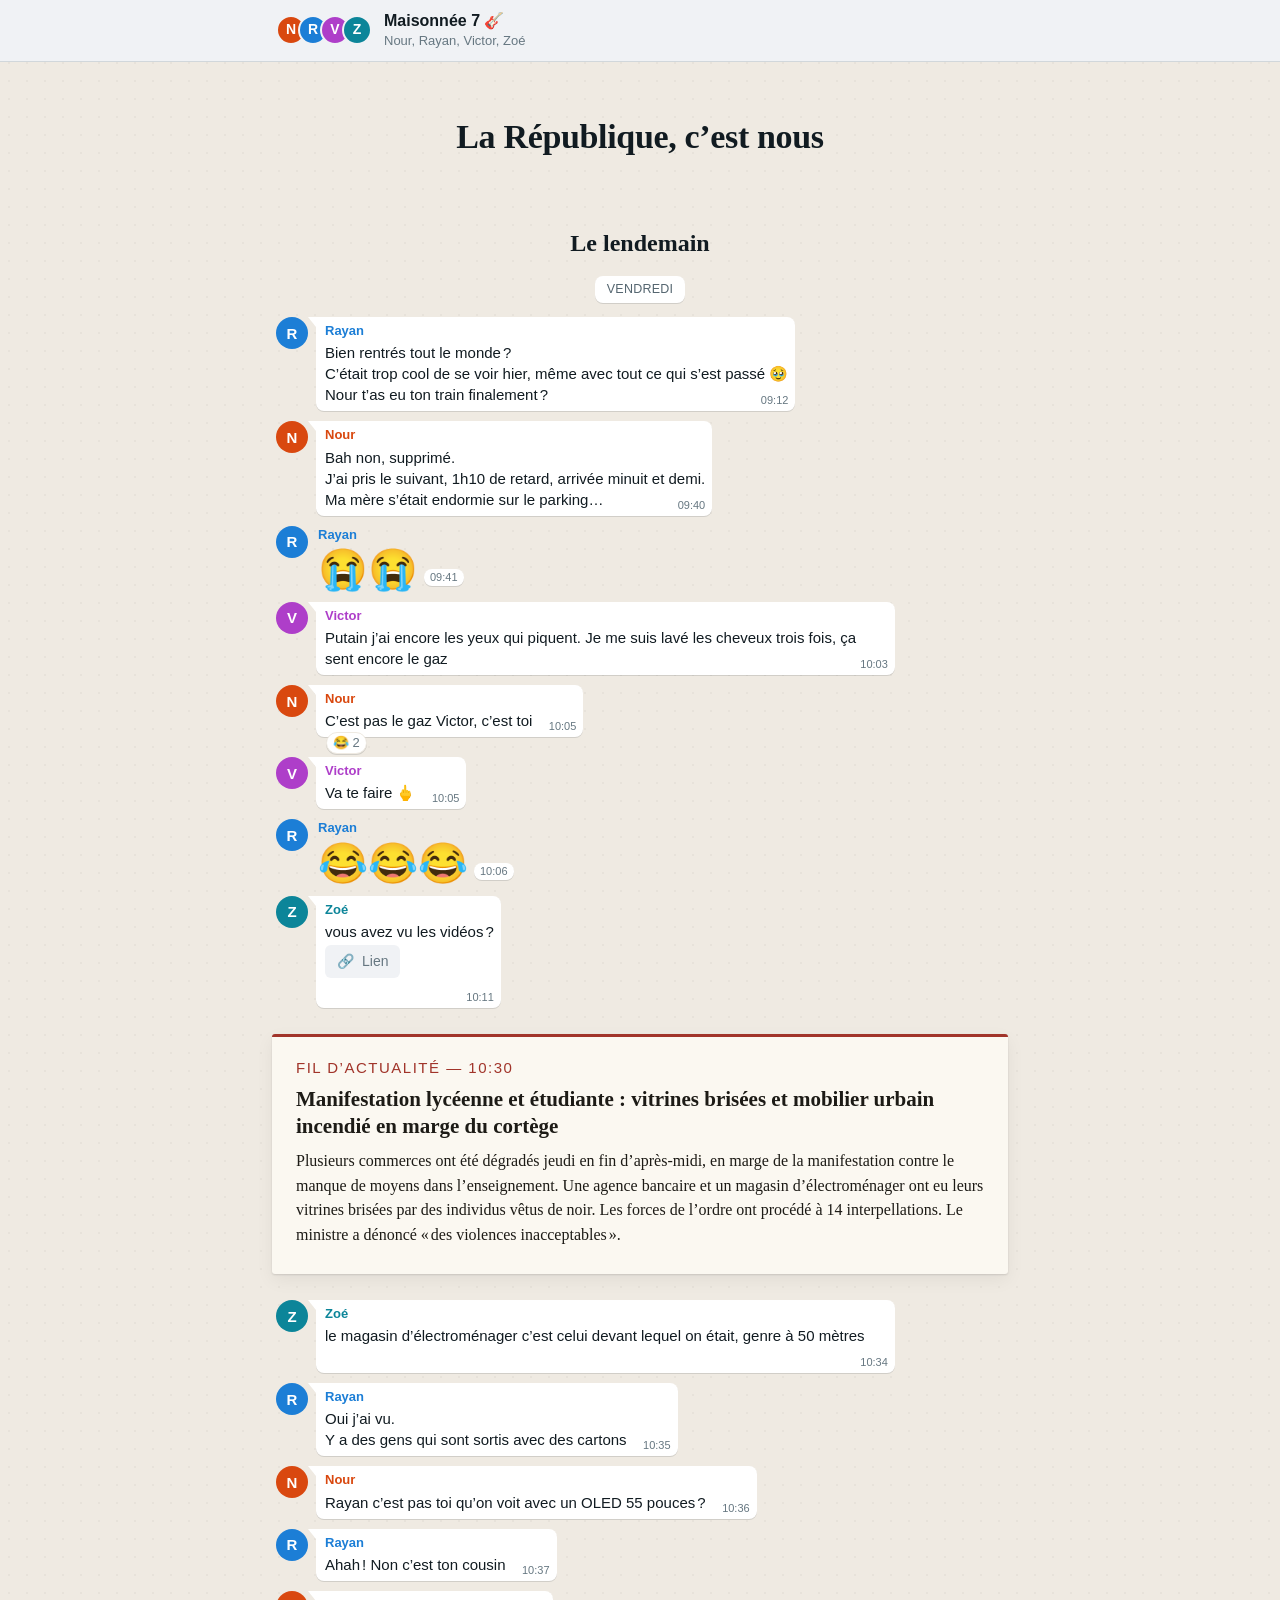
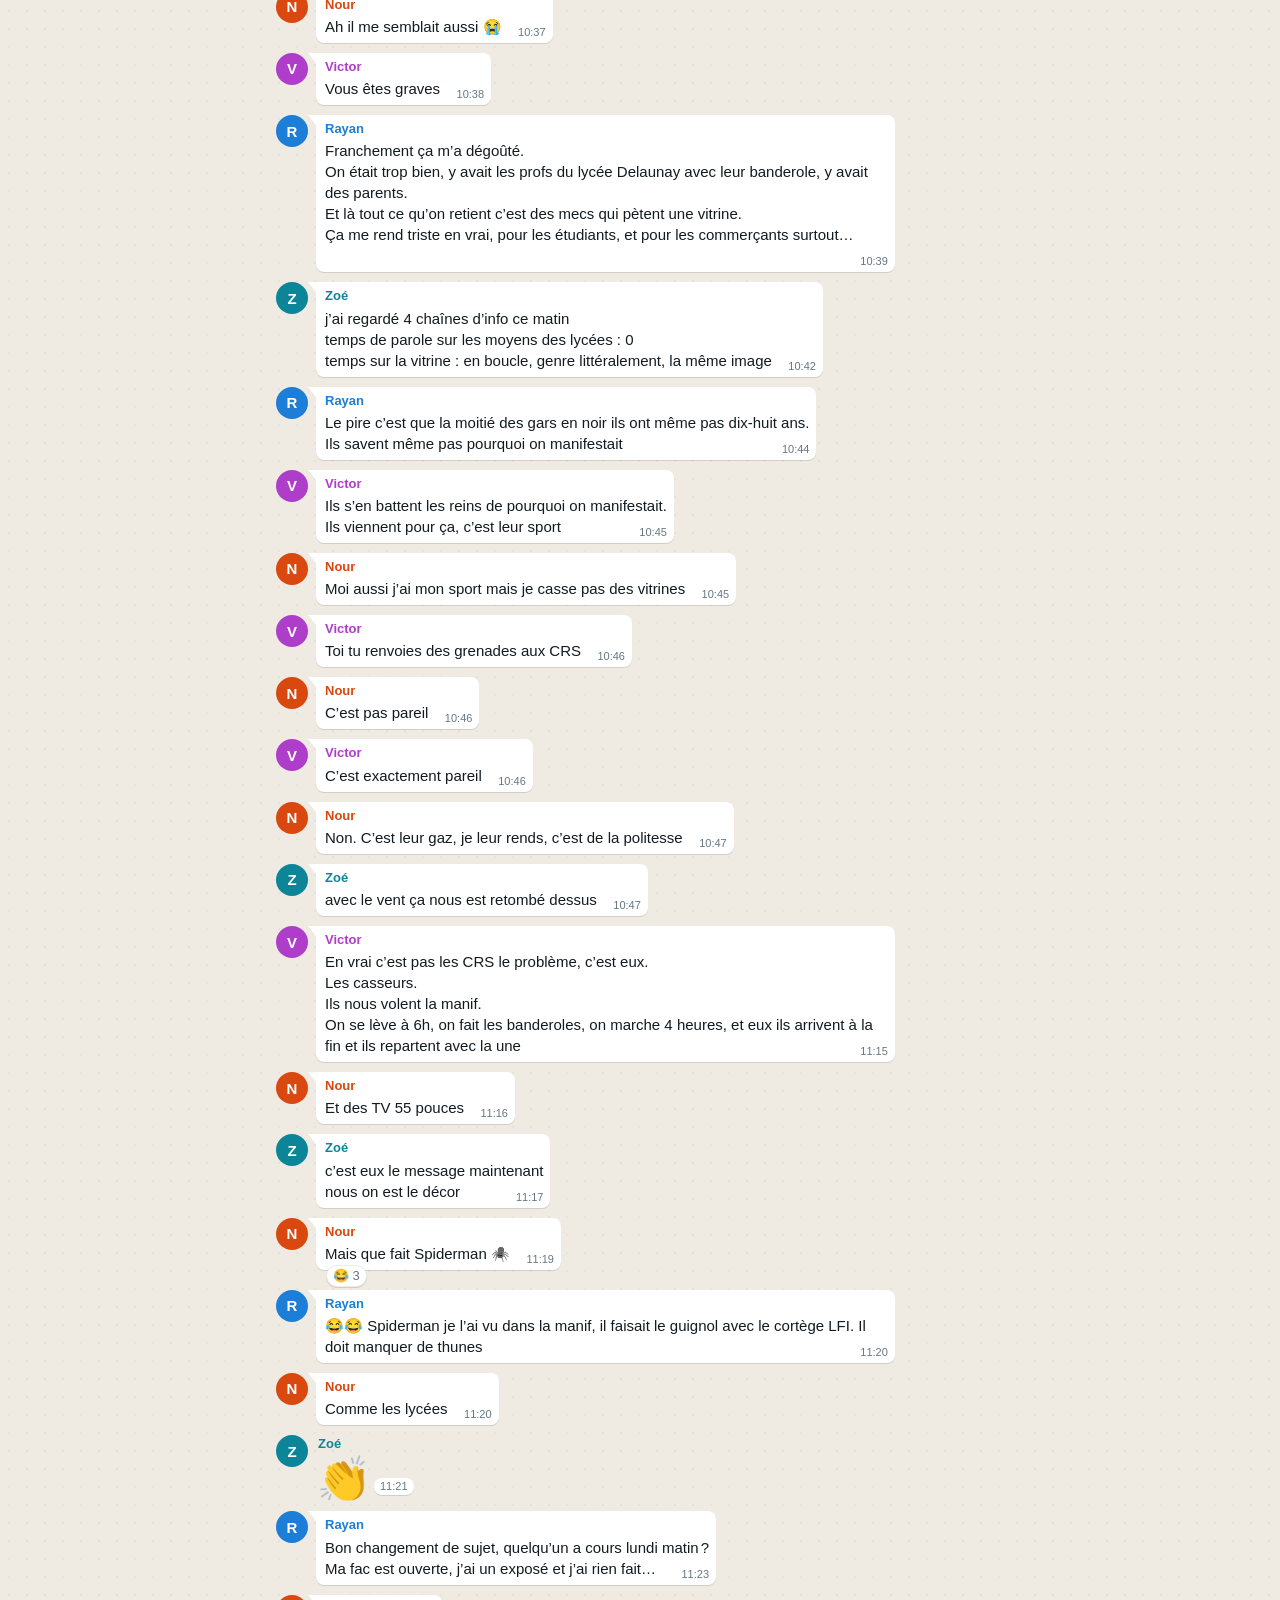
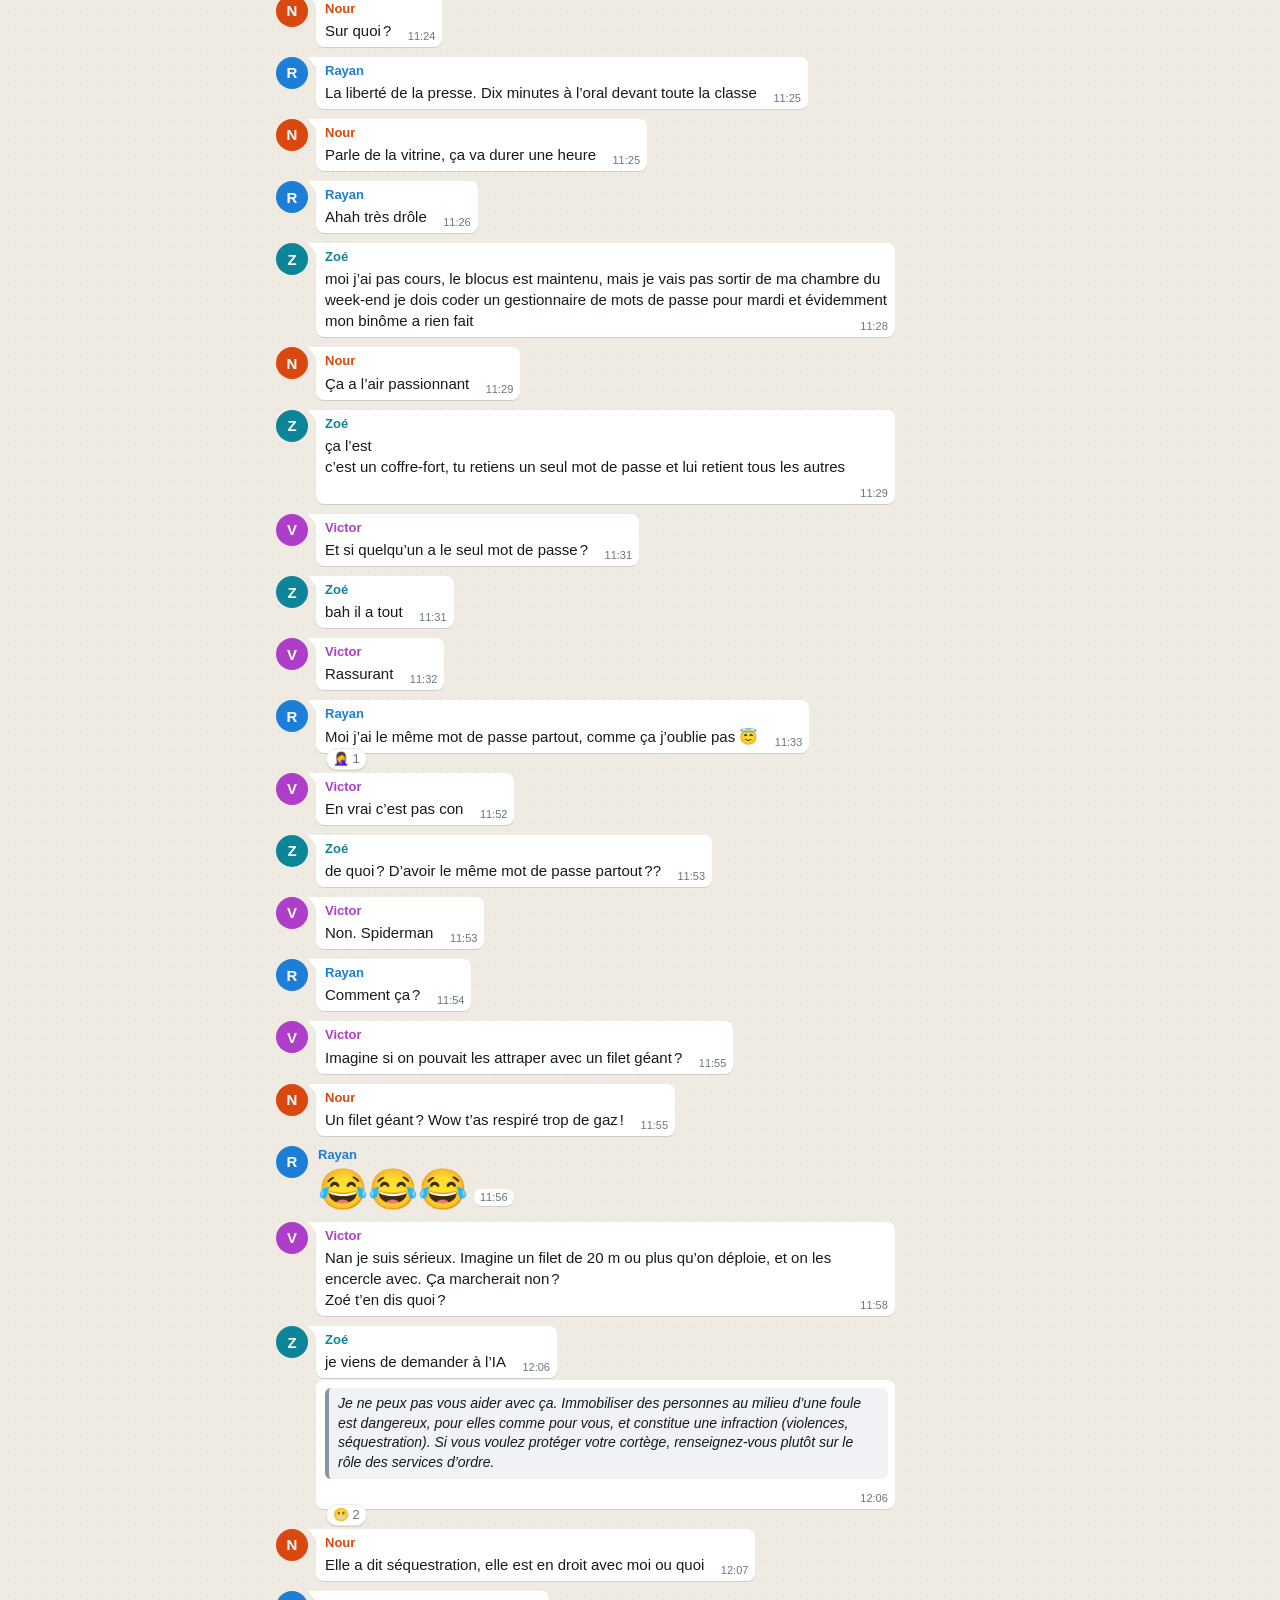
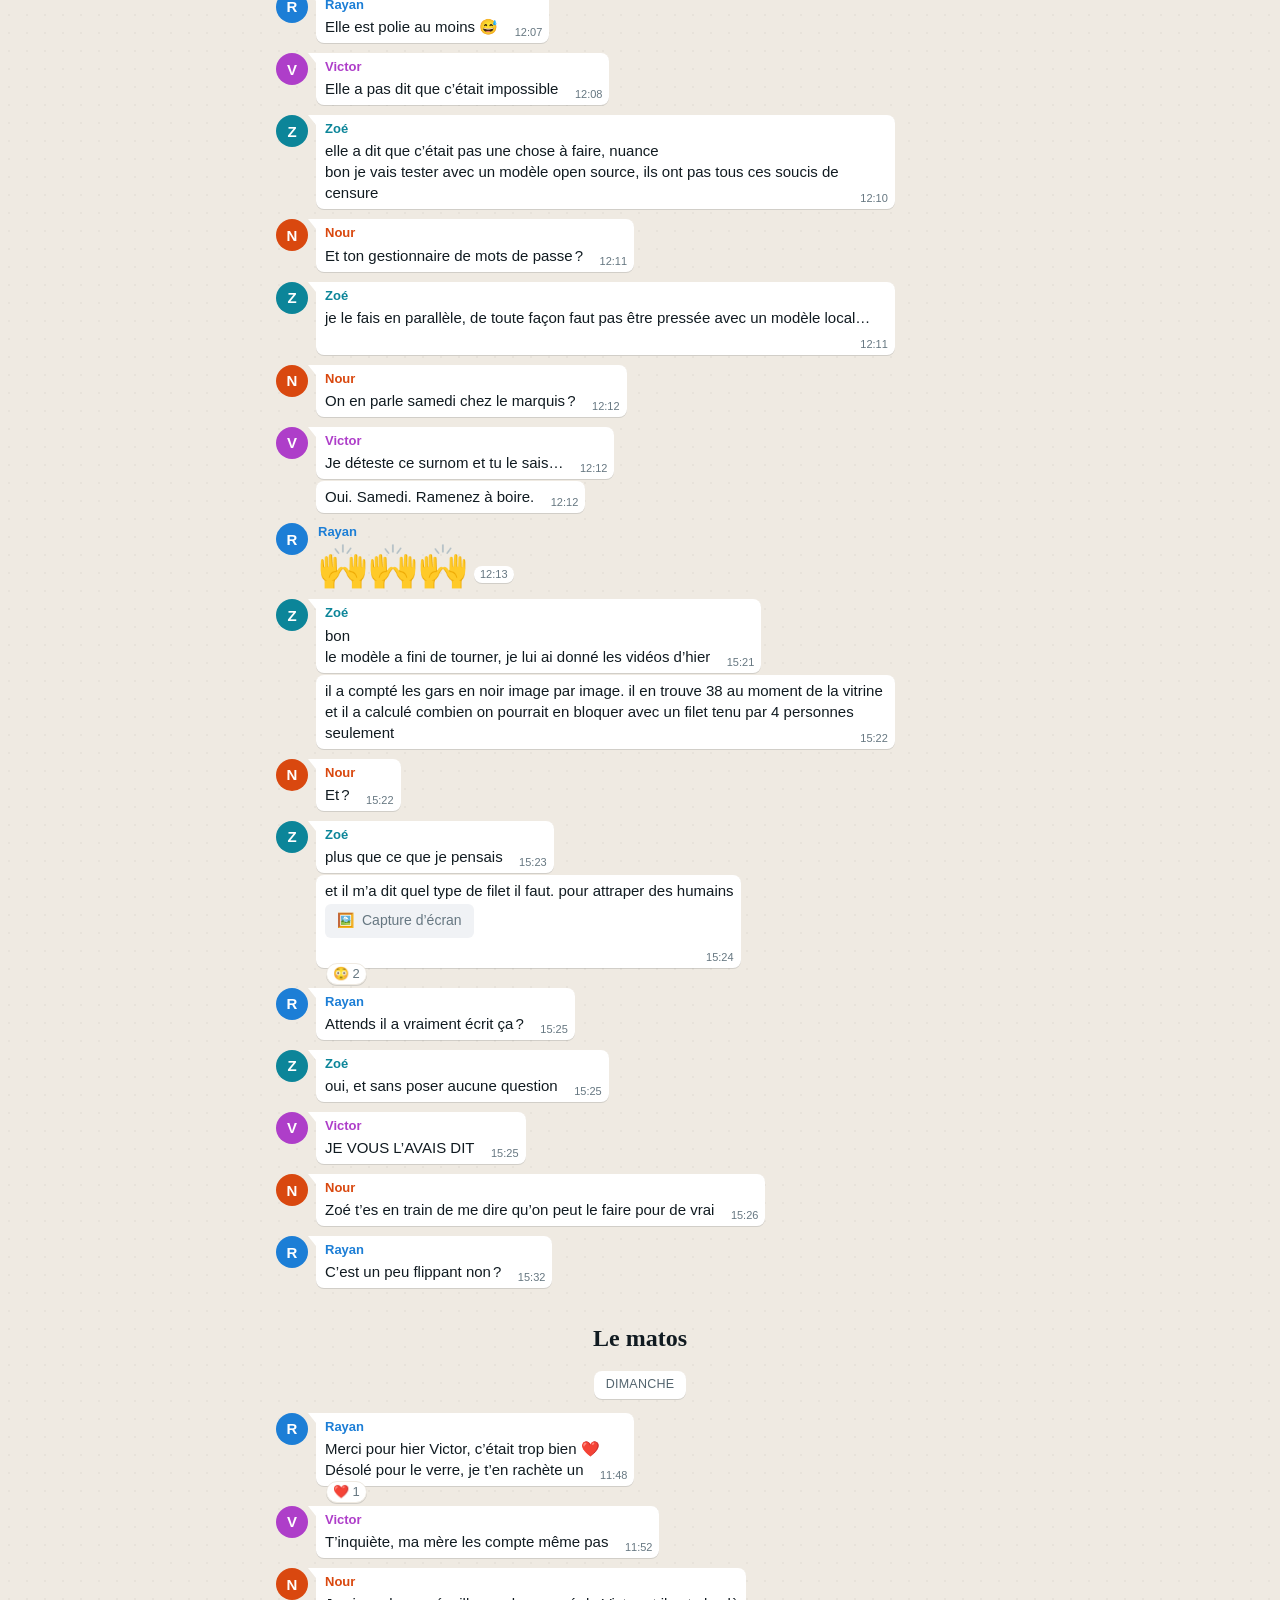
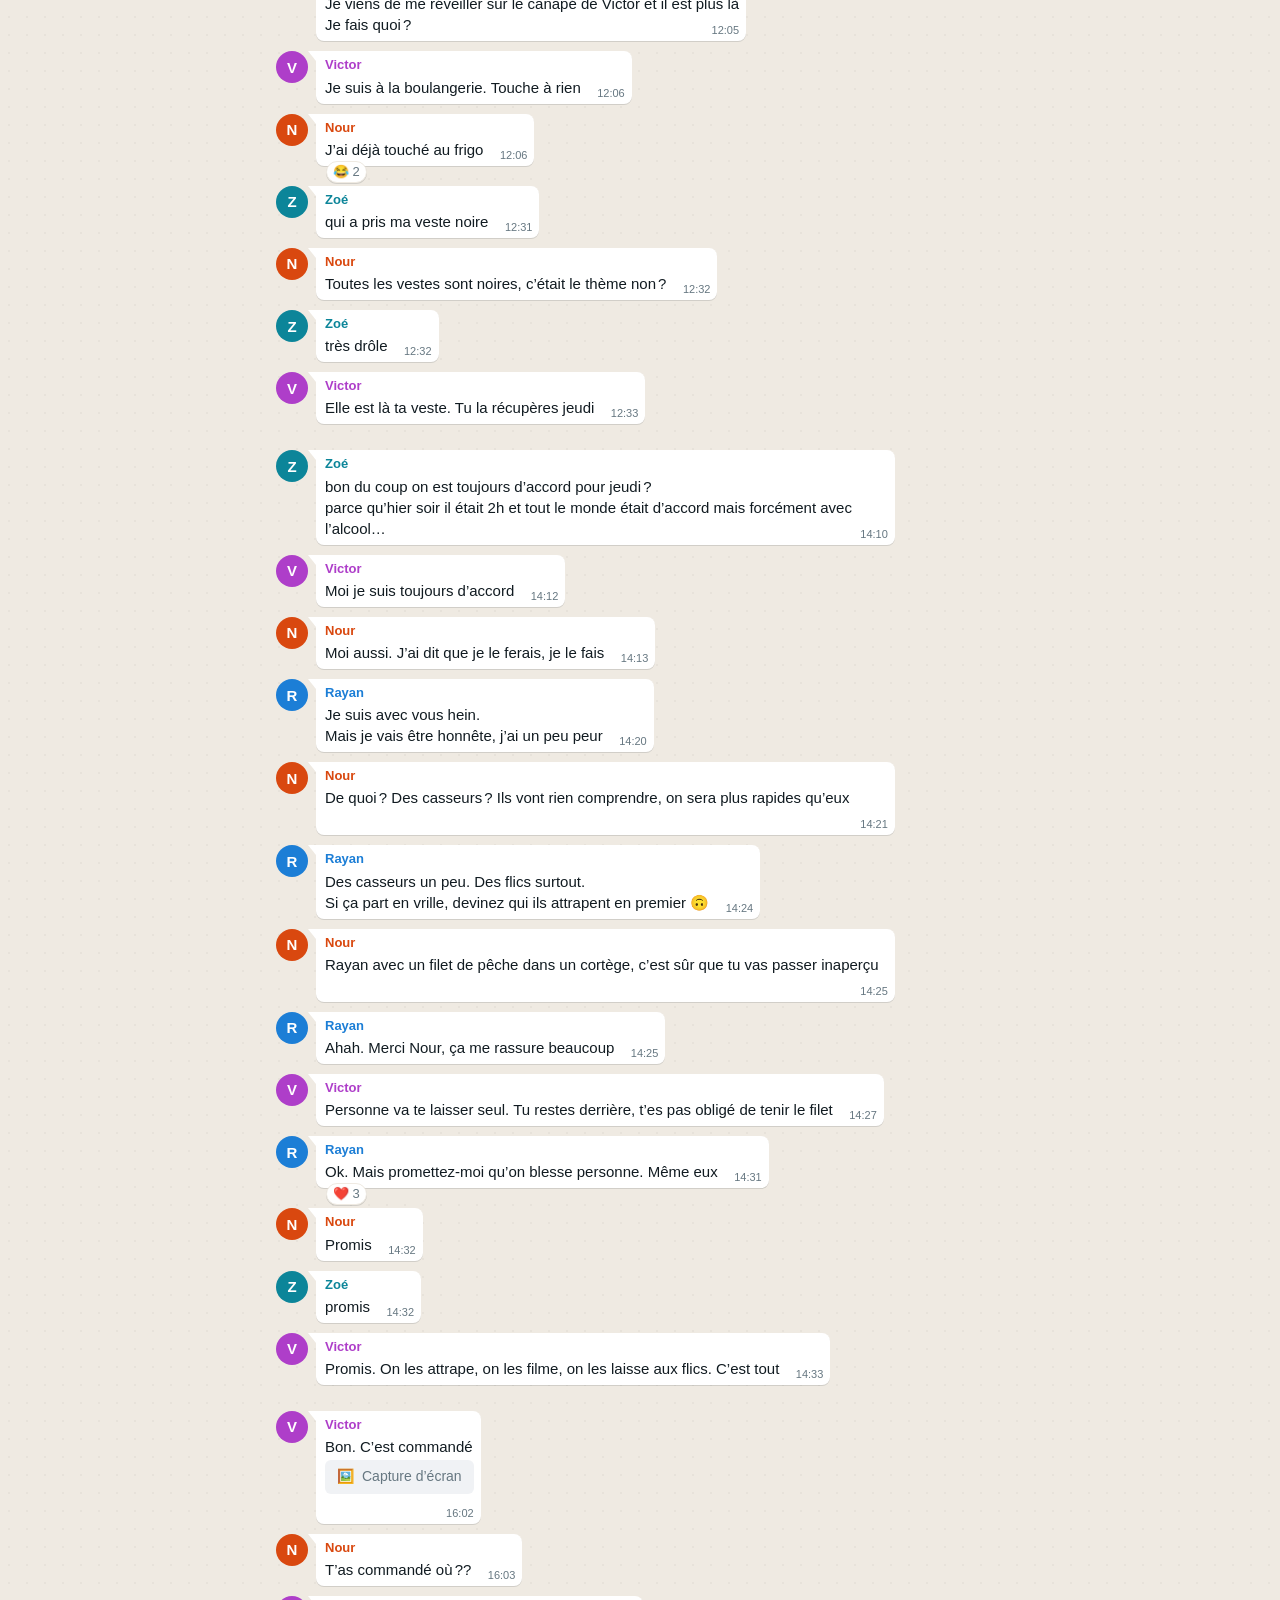
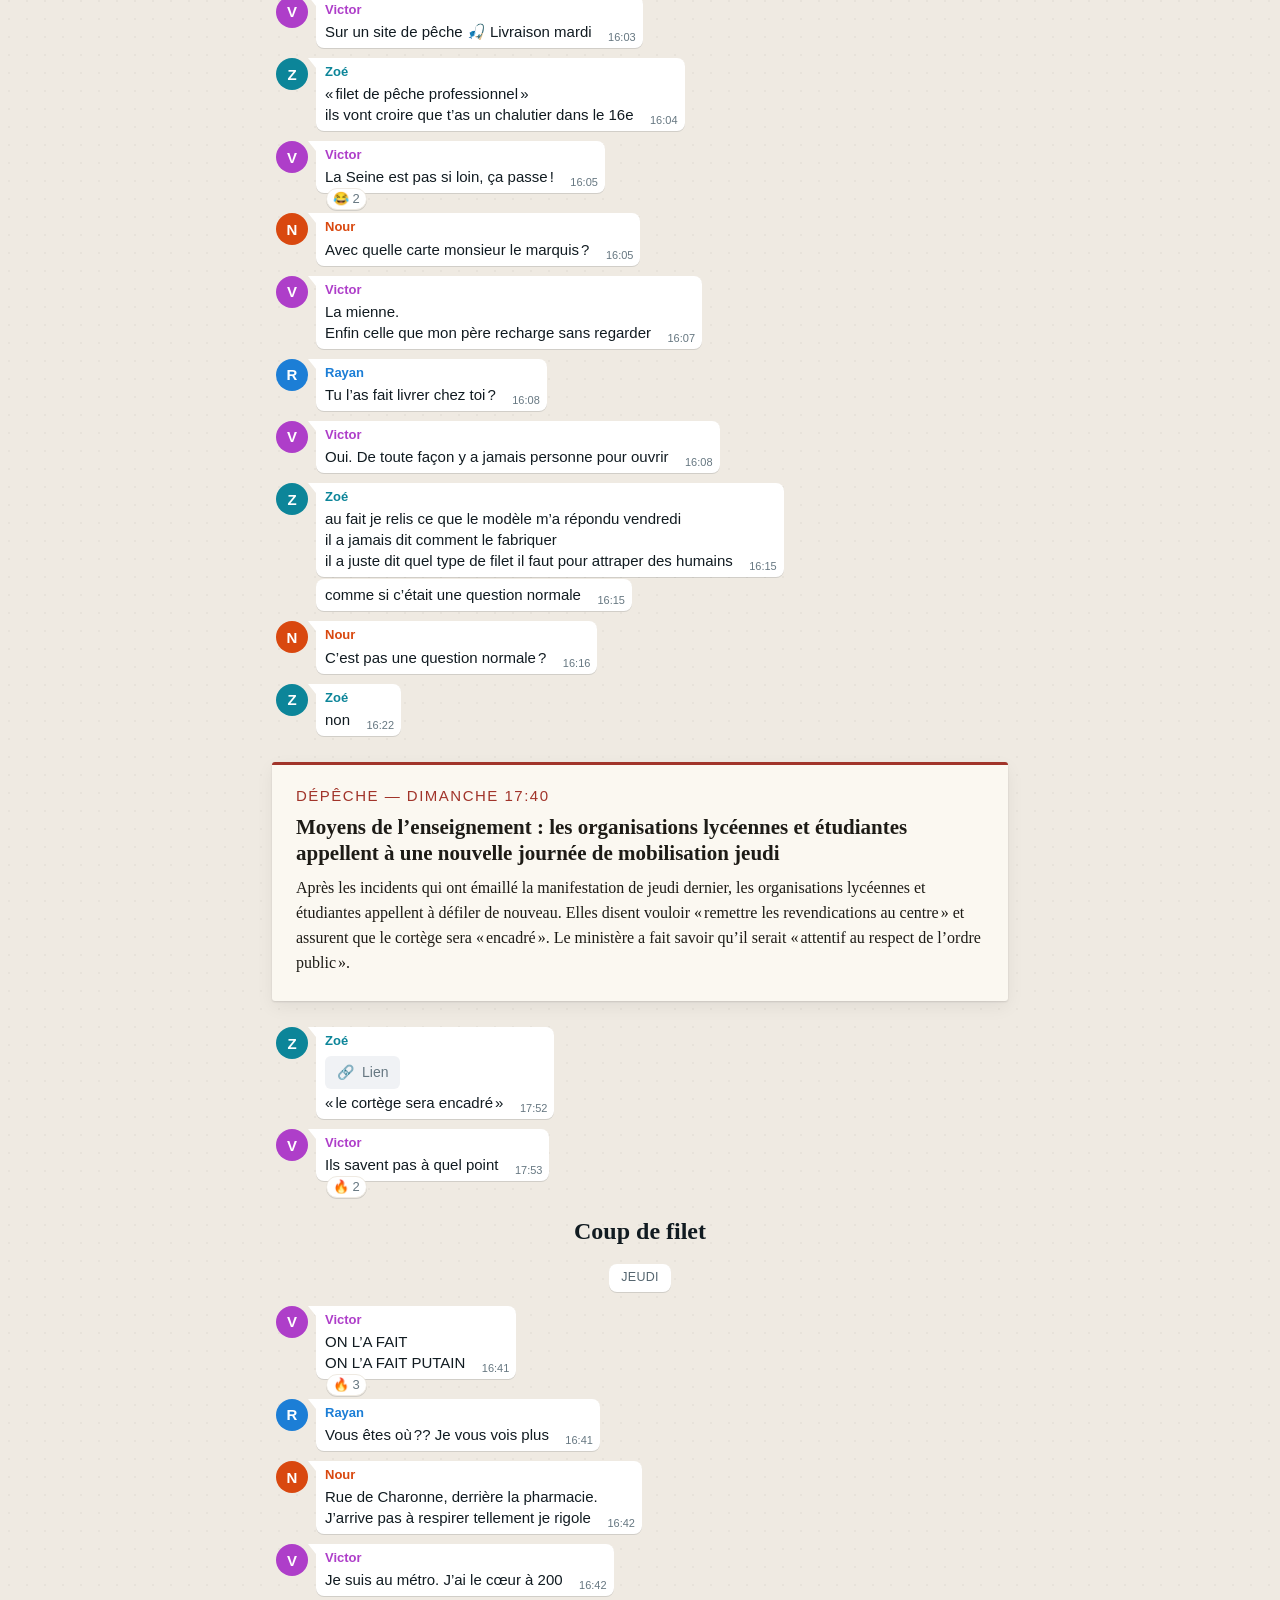
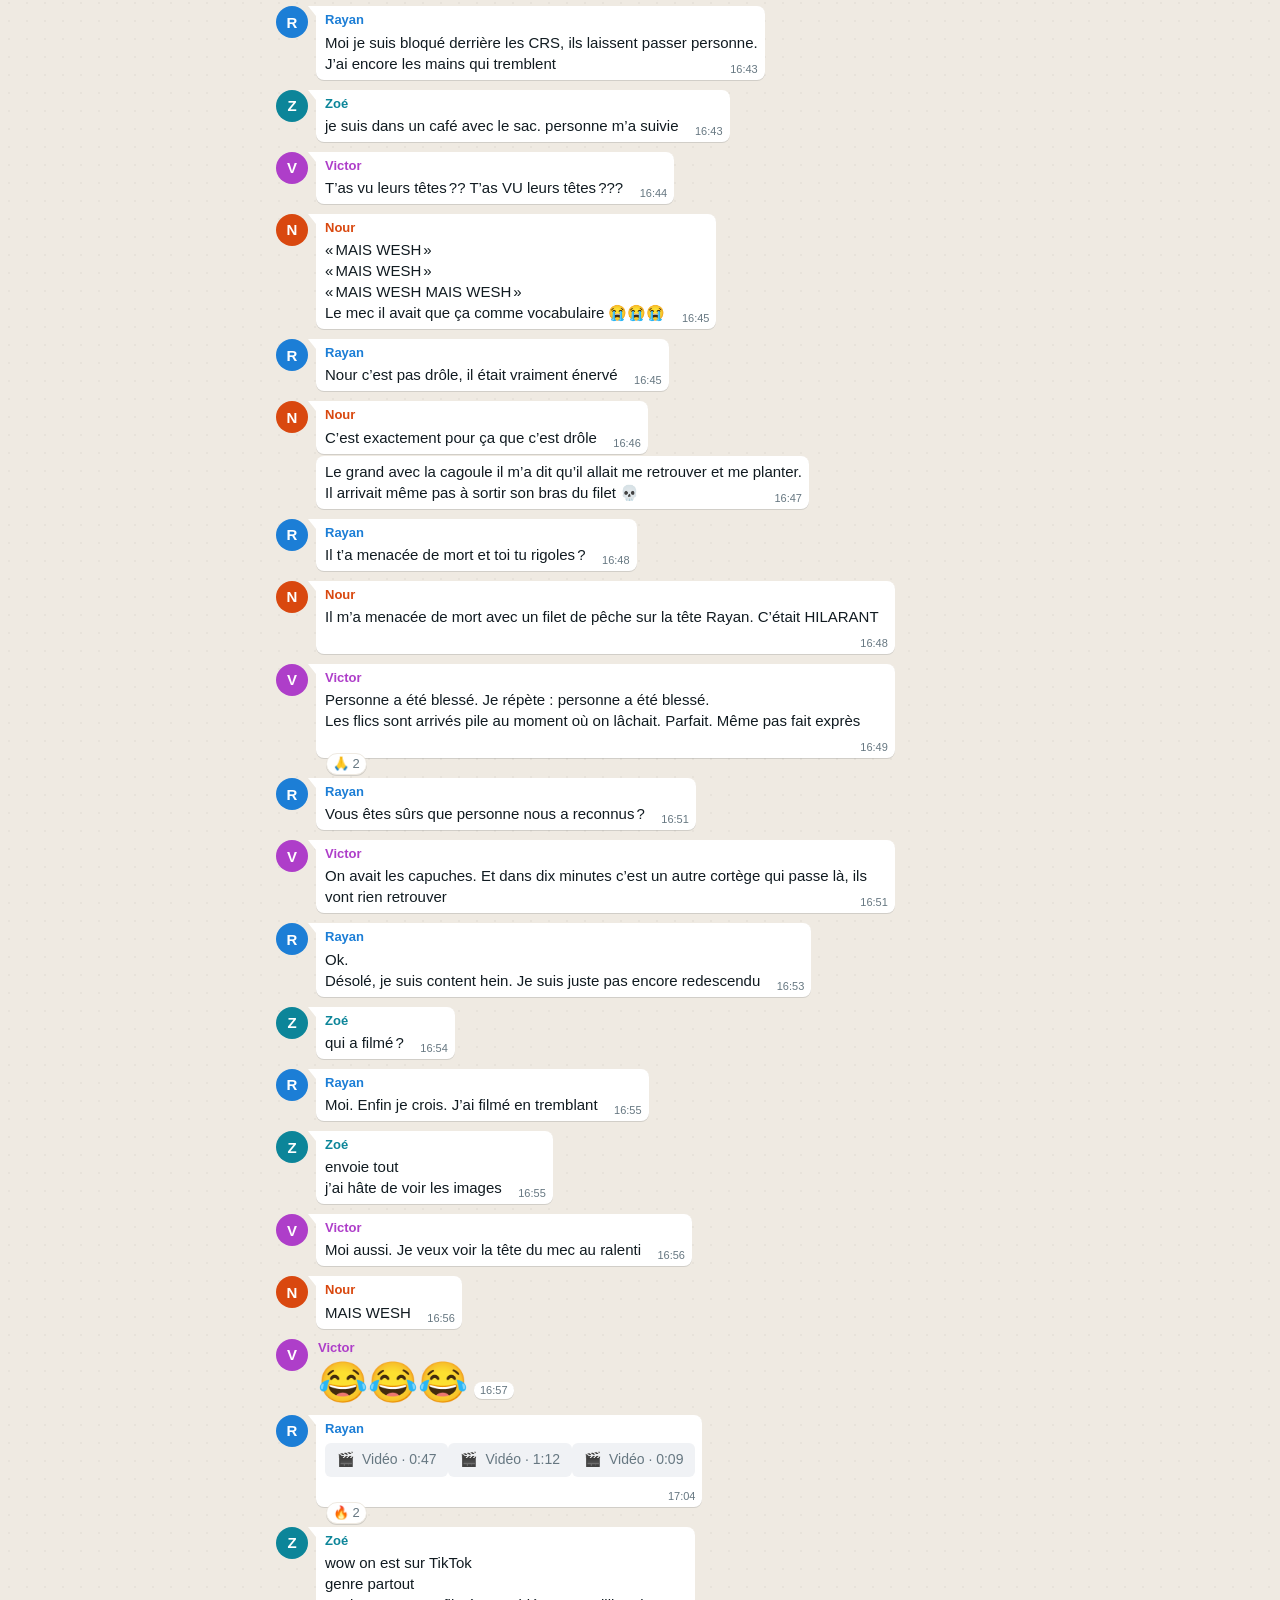
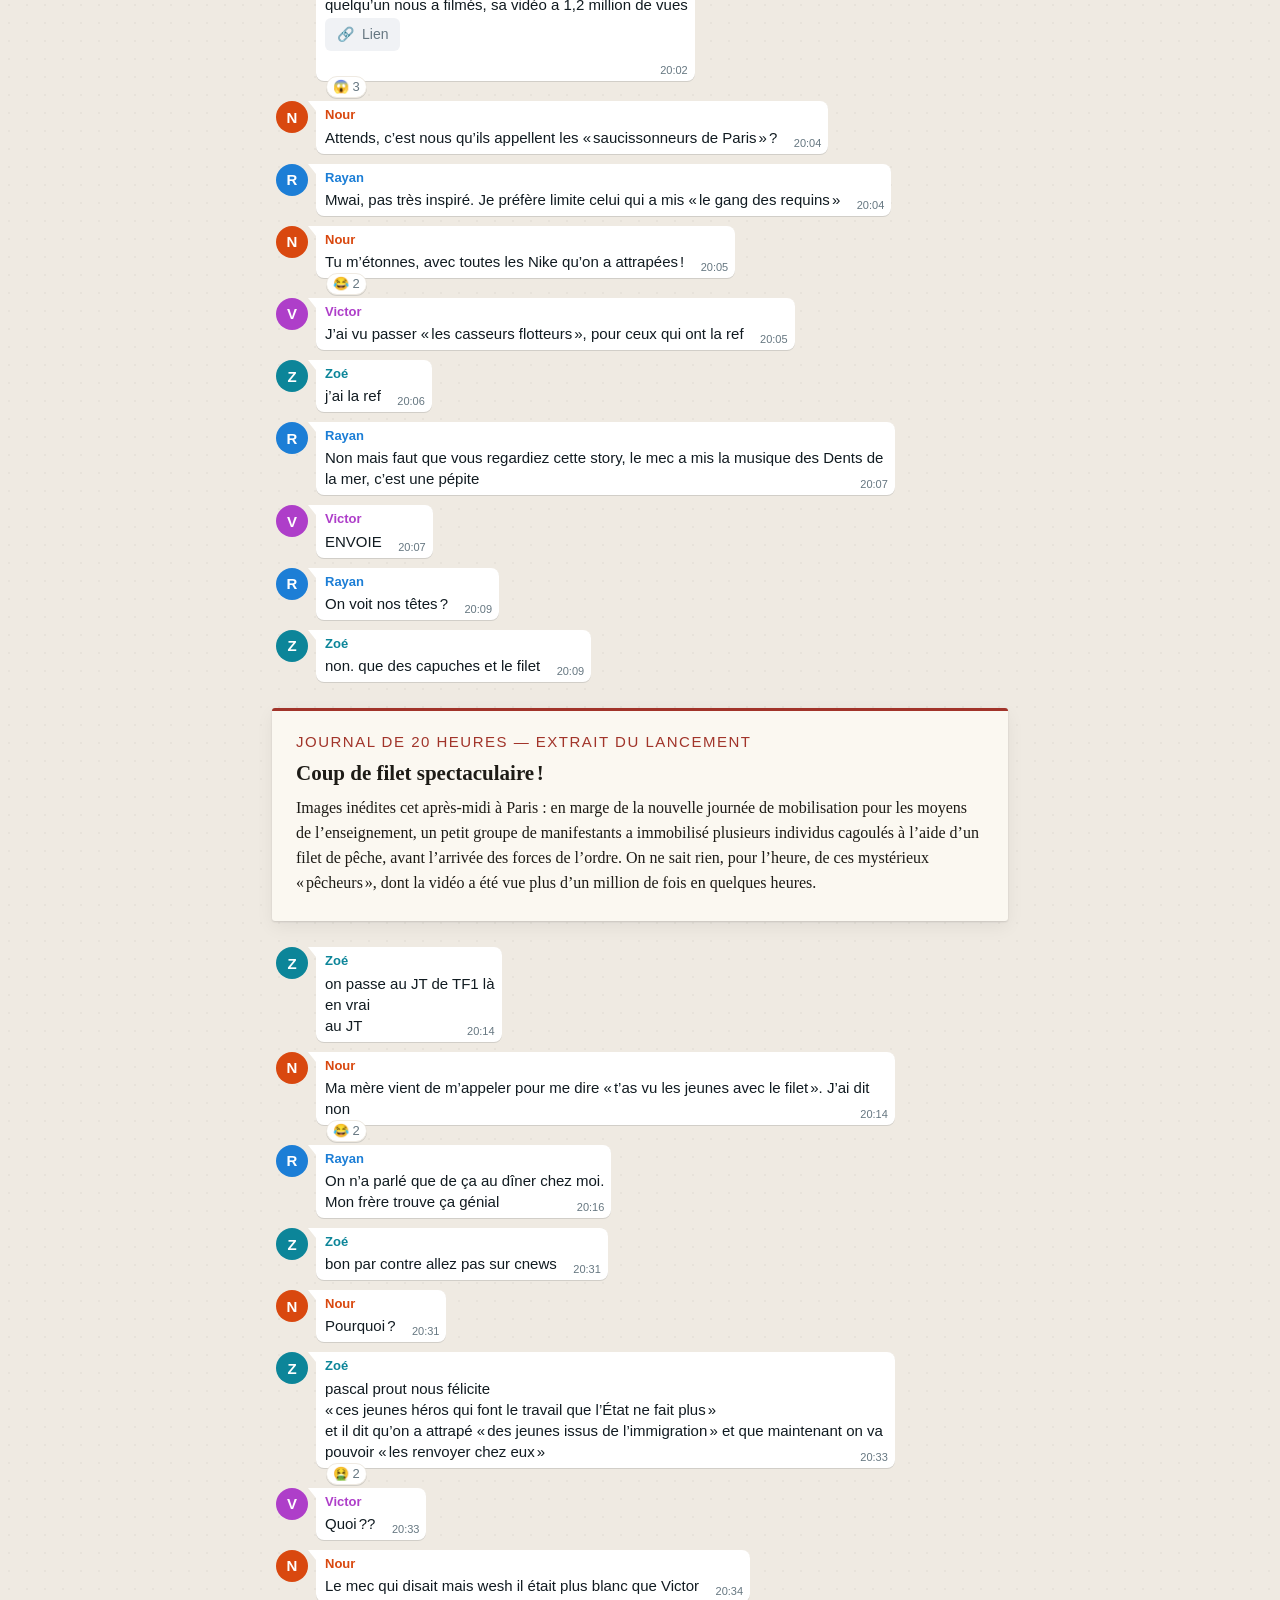
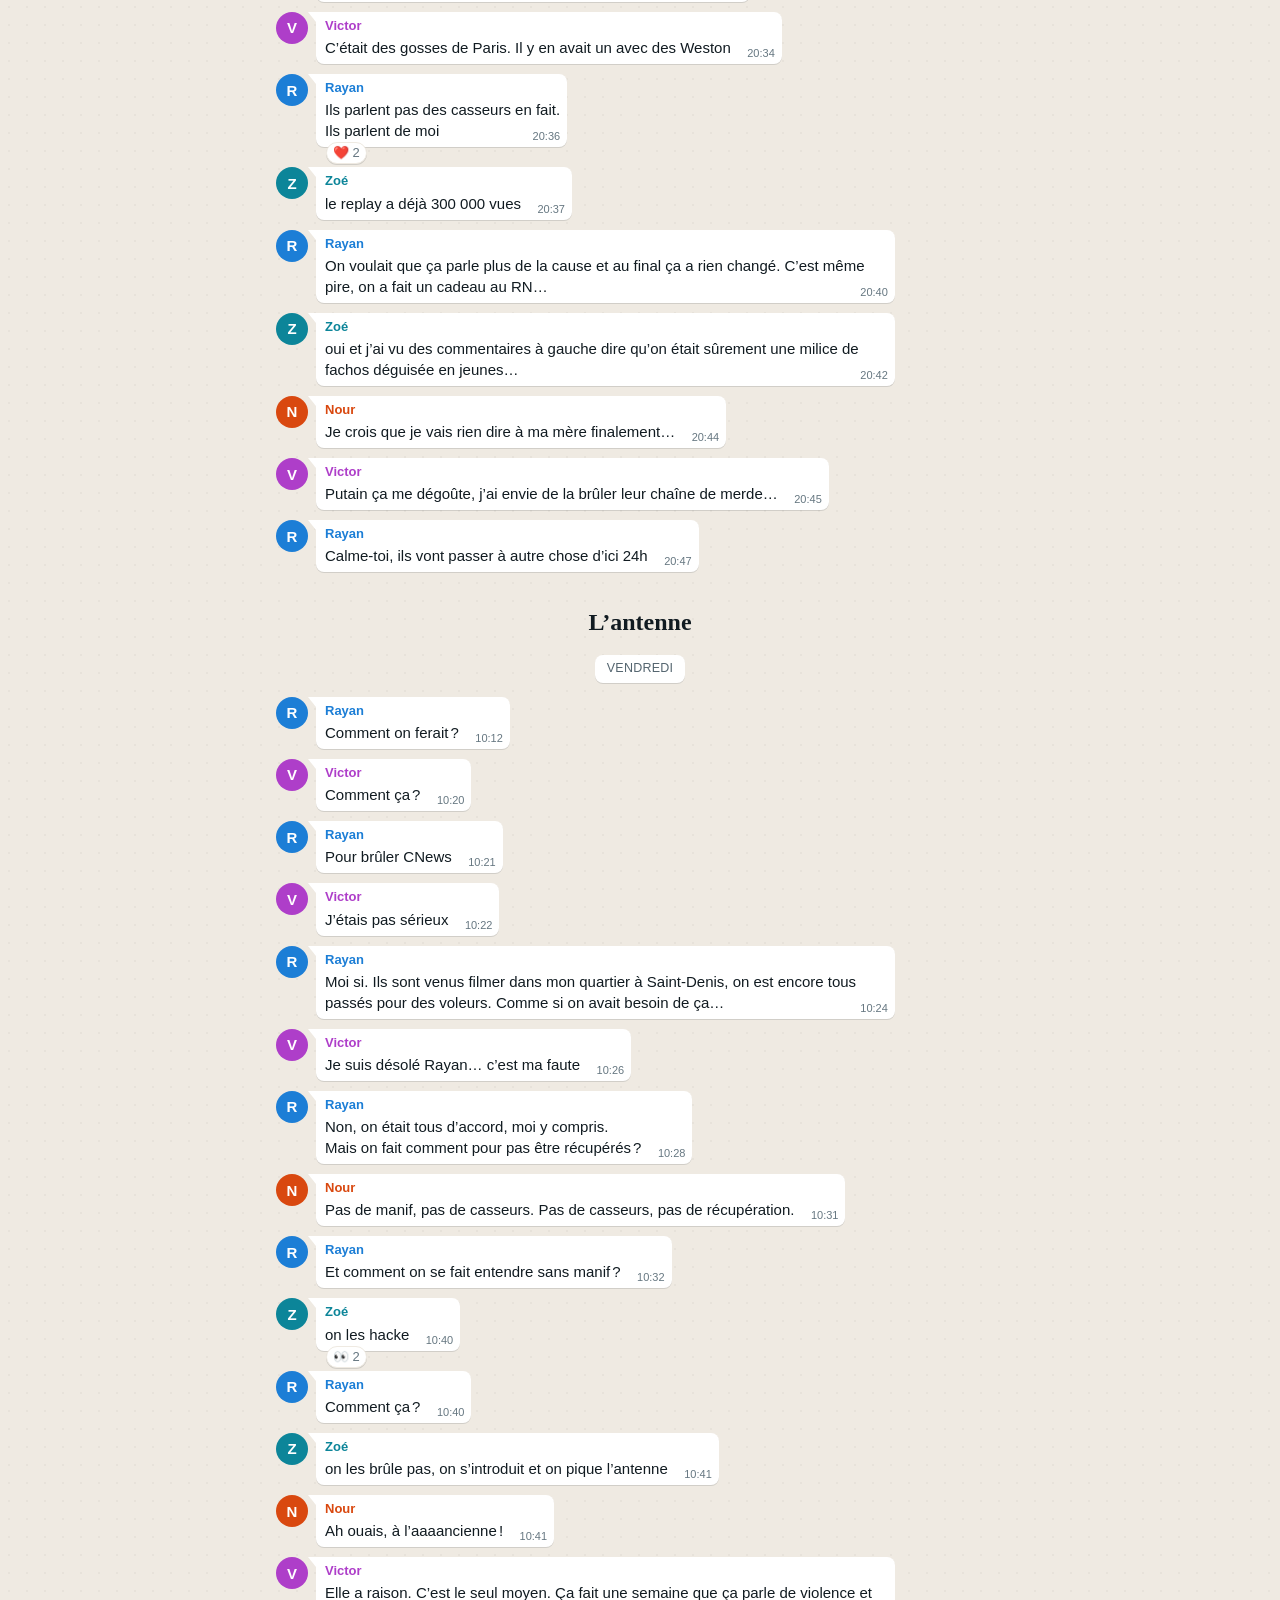
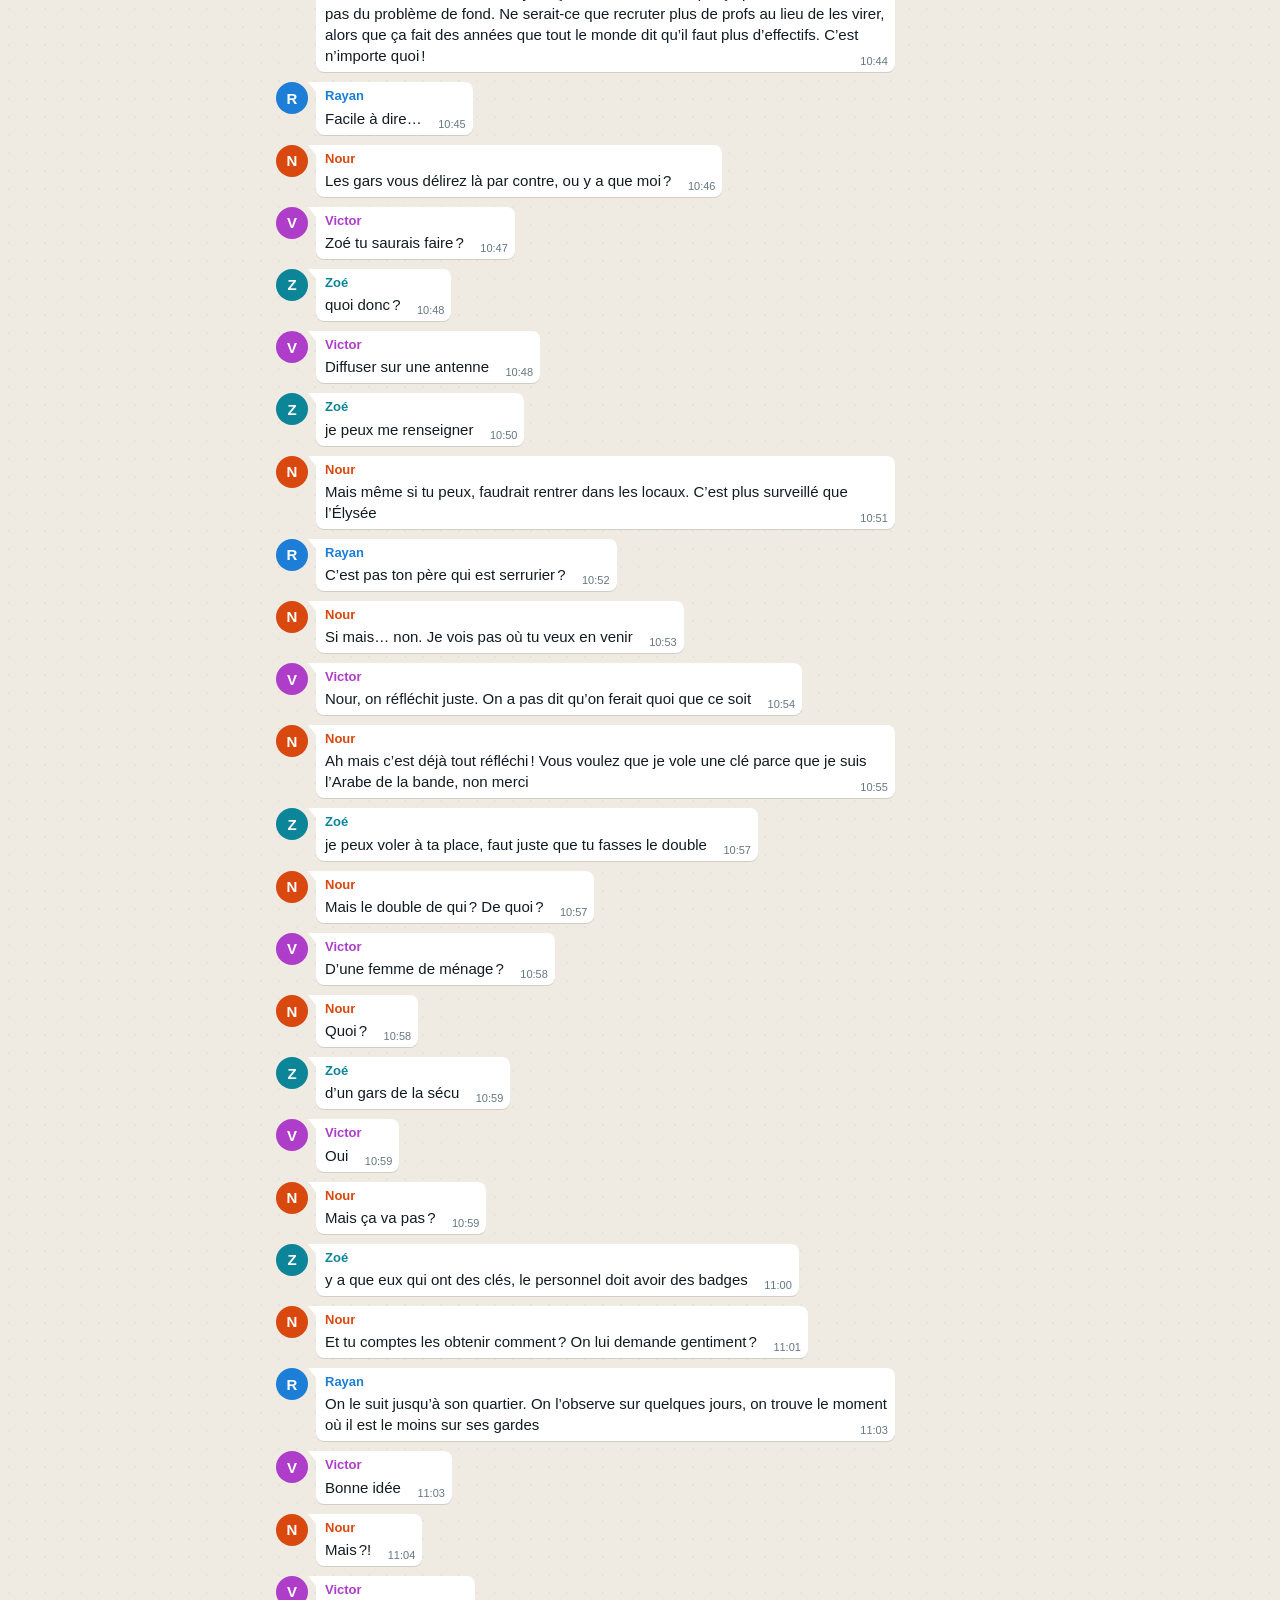
==== index.html @ 98f7efe8 "Le soulèvement : Concorde, 2 jours plus tard, parents croisés Co-Authored-By: Claude Opus 4.8 <norep" ====
<!DOCTYPE html>
<html lang="fr">
<head>
<meta charset="utf-8">
<meta name="viewport" content="width=device-width, initial-scale=1, viewport-fit=cover">
<title>La République, c'est nous</title>
<style>
:root {
  --bg: #efeae2;
  --bg-dot: rgba(0, 0, 0, .035);
  --bubble: #ffffff;
  --text: #111b21;
  --meta: #667781;
  --chip: #ffffff;
  --chip-text: #54656f;
  --top: #f0f2f5;
  --top-line: #d1d7db;
  --quote: #f0f2f5;
  --quote-bar: #8696a0;
  --paper: #fbf8f1;
  --paper-text: #1d1b16;
  --paper-meta: #a1342a;
  --paper-line: #e4dccb;
  --shadow: 0 1px .5px rgba(11, 20, 26, .13);
}
@media (prefers-color-scheme: dark) {
  :root:not([data-theme="light"]) {
    --bg: #0b141a;
    --bg-dot: rgba(255, 255, 255, .025);
    --bubble: #202c33;
    --text: #e9edef;
    --meta: #8696a0;
    --chip: #182229;
    --chip-text: #8696a0;
    --top: #202c33;
    --top-line: #2a3942;
    --quote: #1a2328;
    --quote-bar: #8696a0;
    --paper: #1e1c18;
    --paper-text: #ece6d8;
    --paper-meta: #e0806f;
    --paper-line: #3a352b;
    --shadow: 0 1px .5px rgba(0, 0, 0, .3);
  }
}
:root[data-theme="dark"] {
  --bg: #0b141a; --bg-dot: rgba(255, 255, 255, .025); --bubble: #202c33; --text: #e9edef;
  --meta: #8696a0; --chip: #182229; --chip-text: #8696a0; --top: #202c33; --top-line: #2a3942;
  --quote: #1a2328; --quote-bar: #8696a0; --paper: #1e1c18; --paper-text: #ece6d8;
  --paper-meta: #e0806f; --paper-line: #3a352b; --shadow: 0 1px .5px rgba(0, 0, 0, .3);
}

* { box-sizing: border-box; }
html, body { margin: 0; }
body {
  background-color: var(--bg);
  background-image: radial-gradient(var(--bg-dot) 1px, transparent 1px);
  background-size: 18px 18px;
  color: var(--text);
  font: 15px/1.4 -apple-system, BlinkMacSystemFont, "Segoe UI", Helvetica, Arial, sans-serif;
  -webkit-font-smoothing: antialiased;
}

/* header */
.top {
  position: sticky; top: 0; z-index: 5;
  background: var(--top); border-bottom: 1px solid var(--top-line);
}
.topin { max-width: 760px; margin: 0 auto; padding: 10px 16px; display: flex; align-items: center; gap: 12px; }
.gav { display: flex; }
.gav .av { width: 30px; height: 30px; font-size: 14px; margin-left: -8px; border: 2px solid var(--top); }
.gav .av:first-child { margin-left: 0; }
.gtxt { min-width: 0; }
.gname { font-weight: 600; font-size: 16px; white-space: nowrap; overflow: hidden; text-overflow: ellipsis; }
.gmembers { color: var(--meta); font-size: 13px; white-space: nowrap; overflow: hidden; text-overflow: ellipsis; }

/* feed */
.feed { max-width: 760px; margin: 0 auto; padding: 8px 16px 40px; }
.cover { text-align: center; padding: 48px 8px 24px; }
.cover h1 { font: 700 34px/1.1 Georgia, "Times New Roman", serif; margin: 0 0 14px; letter-spacing: -.01em; }
.cover p { color: var(--meta); margin: 6px auto; max-width: 30em; }
.epilogue { text-align: center; color: var(--meta); font-size: 13px; padding: 40px 0 20px; }

.chapter { text-align: center; margin: 36px 0 18px; }
.chapter .ct { font: 600 13px/1.3 inherit; text-transform: uppercase; letter-spacing: .12em; color: var(--meta); }
.chapter .cs { font: 700 24px/1.2 Georgia, "Times New Roman", serif; margin-top: 4px; }

.day, .event { text-align: center; margin: 14px 0; }
.day span, .event span {
  display: inline-block; background: var(--chip); color: var(--chip-text);
  font-size: 12.5px; padding: 5px 12px; border-radius: 8px; box-shadow: var(--shadow);
}
.day span { text-transform: uppercase; letter-spacing: .02em; }
.interlude { text-align: center; color: var(--meta); font-style: italic; margin: 32px 0; }
.spacer { height: 80px; }
.pause { height: 14px; }

/* messages: nobody owns the phone, so every bubble sits on the left */
.msg { display: flex; align-items: flex-start; gap: 8px; margin: 2px 0; padding-right: 15%; }
.msg.first { margin-top: 10px; }
.av {
  flex: none; width: 32px; height: 32px; border-radius: 50%;
  display: inline-flex; align-items: center; justify-content: center;
  color: #fff; font-weight: 700; font-size: 15px; user-select: none;
}
.av.none { visibility: hidden; height: 0; }
.bubble {
  position: relative; background: var(--bubble); border-radius: 8px;
  padding: 5px 7px 6px 9px; box-shadow: var(--shadow); max-width: 100%;
  overflow-wrap: anywhere;
}
.msg.first .bubble { border-top-left-radius: 0; }
.msg.first .bubble::before {
  content: ""; position: absolute; left: -8px; top: 0;
  border-top: 0 solid transparent; border-right: 8px solid var(--bubble); border-bottom: 10px solid transparent;
}
.who { font-size: 13px; font-weight: 600; margin-bottom: 2px; }
.txt .l { white-space: pre-wrap; }
.txt .l:empty { height: 1em; }
.time {
  position: absolute; right: 7px; bottom: 3px; font-size: 11px; line-height: 15px;
  color: var(--meta); font-variant-numeric: tabular-nums; white-space: nowrap;
}
.tsp { display: inline-block; width: 44px; height: 1px; }
.msg.big .bubble { background: none; box-shadow: none; padding: 0 2px; }
.msg.big .bubble::before { display: none; }
.msg.big .txt { display: inline-block; font-size: 40px; line-height: 1.15; vertical-align: bottom; }
.msg.big .tsp { display: none; }
.msg.big .time {
  position: static; display: inline-block; vertical-align: bottom; margin: 0 0 6px 6px;
  background: var(--bubble); border-radius: 8px; padding: 1px 6px; box-shadow: var(--shadow);
}
blockquote {
  margin: 3px 0; padding: 6px 9px; background: var(--quote); border-left: 4px solid var(--quote-bar);
  border-radius: 6px; font-style: italic; font-size: 14px;
}
.att {
  display: inline-flex; align-items: center; gap: 8px; margin: 3px 0; padding: 7px 12px;
  background: var(--quote); border-radius: 6px; color: var(--meta); font-size: 14px;
}

/* press clippings, interleaved with the chat */
.press {
  background: var(--paper); color: var(--paper-text);
  margin: 26px -4px; padding: 20px 24px 18px; border-radius: 3px;
  box-shadow: 0 1px 2px rgba(0, 0, 0, .12), 0 6px 18px rgba(0, 0, 0, .06);
  border-top: 3px solid var(--paper-meta);
}
.press .src { font: 700 11.5px/1.3 inherit; text-transform: uppercase; letter-spacing: .1em; color: var(--paper-meta); }
.press h2 { font: 700 21px/1.25 Georgia, "Times New Roman", serif; margin: 8px 0 10px; }
.press p { font: 16px/1.55 Georgia, "Times New Roman", serif; margin: 0 0 8px; }

@media (max-width: 520px) {
  .msg { padding-right: 6%; }
  .press { margin: 22px 0; padding: 16px 16px 14px; }
  .cover h1 { font-size: 28px; }
}
.epilogue:empty { display: none; }

/* reactions, under the bubble like WhatsApp */
.msg.reacted { margin-bottom: 20px; }
.reacts {
  position: absolute; left: 10px; bottom: -17px; z-index: 1;
  display: flex; gap: 2px; padding: 1px 6px; border-radius: 12px;
  background: var(--bubble); border: 1.5px solid var(--bg); box-shadow: var(--shadow);
  font-size: 13px; line-height: 18px; color: var(--meta); white-space: nowrap;
}
.msg.big .reacts { left: 2px; }

</style>
</head>
<body>
<header class="top">
  <div class="topin">
    <div class="gav"><span class="av" style="background:#D9480F">N</span><span class="av" style="background:#1C7ED6">R</span><span class="av" style="background:#AE3EC9">V</span><span class="av" style="background:#0C8599">Z</span></div>
    <div class="gtxt">
      <div class="gname" id="gname">Maisonnée 7 🎸</div>
      <div class="gmembers">Nour, Rayan, Victor, Zoé</div>
    </div>
  </div>
</header>
<main class="feed">
  <section class="cover">
    <h1>La République, c’est nous</h1>
    
  </section>
<section class="chapter" id="s1"><div class="cs">Le lendemain</div></section>
<div class="day"><span>Vendredi</span></div>
<div class="msg first"><span class="av" style="background:#1C7ED6">R</span><div class="bubble"><div class="who" style="color:#1C7ED6">Rayan</div><div class="txt"><div class="l">Bien rentrés tout le monde ?</div><div class="l">C’était trop cool de se voir hier, même avec tout ce qui s’est passé 🥹</div><div class="l">Nour t’as eu ton train finalement ?<span class="tsp"></span></div></div><span class="time">09:12</span></div></div>
<div class="msg first"><span class="av" style="background:#D9480F">N</span><div class="bubble"><div class="who" style="color:#D9480F">Nour</div><div class="txt"><div class="l">Bah non, supprimé.</div><div class="l">J’ai pris le suivant, 1h10 de retard, arrivée minuit et demi.</div><div class="l">Ma mère s’était endormie sur le parking…<span class="tsp"></span></div></div><span class="time">09:40</span></div></div>
<div class="msg first big"><span class="av" style="background:#1C7ED6">R</span><div class="bubble"><div class="who" style="color:#1C7ED6">Rayan</div><div class="txt"><div class="l">😭😭<span class="tsp"></span></div></div><span class="time">09:41</span></div></div>
<div class="msg first"><span class="av" style="background:#AE3EC9">V</span><div class="bubble"><div class="who" style="color:#AE3EC9">Victor</div><div class="txt"><div class="l">Putain j’ai encore les yeux qui piquent. Je me suis lavé les cheveux trois fois, ça sent encore le gaz<span class="tsp"></span></div></div><span class="time">10:03</span></div></div>
<div class="msg first reacted"><span class="av" style="background:#D9480F">N</span><div class="bubble"><div class="who" style="color:#D9480F">Nour</div><div class="txt"><div class="l">C’est pas le gaz Victor, c’est toi<span class="tsp"></span></div></div><span class="time">10:05</span><div class="reacts"><span>😂 2</span></div></div></div>
<div class="msg first"><span class="av" style="background:#AE3EC9">V</span><div class="bubble"><div class="who" style="color:#AE3EC9">Victor</div><div class="txt"><div class="l">Va te faire 🖕<span class="tsp"></span></div></div><span class="time">10:05</span></div></div>
<div class="msg first big"><span class="av" style="background:#1C7ED6">R</span><div class="bubble"><div class="who" style="color:#1C7ED6">Rayan</div><div class="txt"><div class="l">😂😂😂<span class="tsp"></span></div></div><span class="time">10:06</span></div></div>
<div class="msg first"><span class="av" style="background:#0C8599">Z</span><div class="bubble"><div class="who" style="color:#0C8599">Zoé</div><div class="txt"><div class="l">vous avez vu les vidéos ?</div><div class="att"><span class="ai">🔗</span>Lien</div><div class="l"><span class="tsp"></span></div></div><span class="time">10:11</span></div></div>
<article class="press"><div class="src">Fil d’actualité — 10:30</div><h2>Manifestation lycéenne et étudiante : vitrines brisées et mobilier urbain incendié en marge du cortège</h2><p>Plusieurs commerces ont été dégradés jeudi en fin d’après-midi, en marge de la manifestation contre le manque de moyens dans l’enseignement. Une agence bancaire et un magasin d’électroménager ont eu leurs vitrines brisées par des individus vêtus de noir. Les forces de l’ordre ont procédé à 14 interpellations. Le ministre a dénoncé « des violences inacceptables ».</p></article>
<div class="msg first"><span class="av" style="background:#0C8599">Z</span><div class="bubble"><div class="who" style="color:#0C8599">Zoé</div><div class="txt"><div class="l">le magasin d’électroménager c’est celui devant lequel on était, genre à 50 mètres<span class="tsp"></span></div></div><span class="time">10:34</span></div></div>
<div class="msg first"><span class="av" style="background:#1C7ED6">R</span><div class="bubble"><div class="who" style="color:#1C7ED6">Rayan</div><div class="txt"><div class="l">Oui j’ai vu.</div><div class="l">Y a des gens qui sont sortis avec des cartons<span class="tsp"></span></div></div><span class="time">10:35</span></div></div>
<div class="msg first"><span class="av" style="background:#D9480F">N</span><div class="bubble"><div class="who" style="color:#D9480F">Nour</div><div class="txt"><div class="l">Rayan c’est pas toi qu’on voit avec un OLED 55 pouces ?<span class="tsp"></span></div></div><span class="time">10:36</span></div></div>
<div class="msg first"><span class="av" style="background:#1C7ED6">R</span><div class="bubble"><div class="who" style="color:#1C7ED6">Rayan</div><div class="txt"><div class="l">Ahah ! Non c’est ton cousin<span class="tsp"></span></div></div><span class="time">10:37</span></div></div>
<div class="msg first"><span class="av" style="background:#D9480F">N</span><div class="bubble"><div class="who" style="color:#D9480F">Nour</div><div class="txt"><div class="l">Ah il me semblait aussi 😭<span class="tsp"></span></div></div><span class="time">10:37</span></div></div>
<div class="msg first"><span class="av" style="background:#AE3EC9">V</span><div class="bubble"><div class="who" style="color:#AE3EC9">Victor</div><div class="txt"><div class="l">Vous êtes graves<span class="tsp"></span></div></div><span class="time">10:38</span></div></div>
<div class="msg first"><span class="av" style="background:#1C7ED6">R</span><div class="bubble"><div class="who" style="color:#1C7ED6">Rayan</div><div class="txt"><div class="l">Franchement ça m’a dégoûté.</div><div class="l">On était trop bien, y avait les profs du lycée Delaunay avec leur banderole, y avait des parents.</div><div class="l">Et là tout ce qu’on retient c’est des mecs qui pètent une vitrine.</div><div class="l">Ça me rend triste en vrai, pour les étudiants, et pour les commerçants surtout…<span class="tsp"></span></div></div><span class="time">10:39</span></div></div>
<div class="msg first"><span class="av" style="background:#0C8599">Z</span><div class="bubble"><div class="who" style="color:#0C8599">Zoé</div><div class="txt"><div class="l">j’ai regardé 4 chaînes d’info ce matin</div><div class="l">temps de parole sur les moyens des lycées : 0</div><div class="l">temps sur la vitrine : en boucle, genre littéralement, la même image<span class="tsp"></span></div></div><span class="time">10:42</span></div></div>
<div class="msg first"><span class="av" style="background:#1C7ED6">R</span><div class="bubble"><div class="who" style="color:#1C7ED6">Rayan</div><div class="txt"><div class="l">Le pire c’est que la moitié des gars en noir ils ont même pas dix-huit ans.</div><div class="l">Ils savent même pas pourquoi on manifestait<span class="tsp"></span></div></div><span class="time">10:44</span></div></div>
<div class="msg first"><span class="av" style="background:#AE3EC9">V</span><div class="bubble"><div class="who" style="color:#AE3EC9">Victor</div><div class="txt"><div class="l">Ils s’en battent les reins de pourquoi on manifestait.</div><div class="l">Ils viennent pour ça, c’est leur sport<span class="tsp"></span></div></div><span class="time">10:45</span></div></div>
<div class="msg first"><span class="av" style="background:#D9480F">N</span><div class="bubble"><div class="who" style="color:#D9480F">Nour</div><div class="txt"><div class="l">Moi aussi j’ai mon sport mais je casse pas des vitrines<span class="tsp"></span></div></div><span class="time">10:45</span></div></div>
<div class="msg first"><span class="av" style="background:#AE3EC9">V</span><div class="bubble"><div class="who" style="color:#AE3EC9">Victor</div><div class="txt"><div class="l">Toi tu renvoies des grenades aux CRS<span class="tsp"></span></div></div><span class="time">10:46</span></div></div>
<div class="msg first"><span class="av" style="background:#D9480F">N</span><div class="bubble"><div class="who" style="color:#D9480F">Nour</div><div class="txt"><div class="l">C’est pas pareil<span class="tsp"></span></div></div><span class="time">10:46</span></div></div>
<div class="msg first"><span class="av" style="background:#AE3EC9">V</span><div class="bubble"><div class="who" style="color:#AE3EC9">Victor</div><div class="txt"><div class="l">C’est exactement pareil<span class="tsp"></span></div></div><span class="time">10:46</span></div></div>
<div class="msg first"><span class="av" style="background:#D9480F">N</span><div class="bubble"><div class="who" style="color:#D9480F">Nour</div><div class="txt"><div class="l">Non. C’est leur gaz, je leur rends, c’est de la politesse<span class="tsp"></span></div></div><span class="time">10:47</span></div></div>
<div class="msg first"><span class="av" style="background:#0C8599">Z</span><div class="bubble"><div class="who" style="color:#0C8599">Zoé</div><div class="txt"><div class="l">avec le vent ça nous est retombé dessus<span class="tsp"></span></div></div><span class="time">10:47</span></div></div>
<div class="msg first"><span class="av" style="background:#AE3EC9">V</span><div class="bubble"><div class="who" style="color:#AE3EC9">Victor</div><div class="txt"><div class="l">En vrai c’est pas les CRS le problème, c’est eux.</div><div class="l">Les casseurs.</div><div class="l">Ils nous volent la manif.</div><div class="l">On se lève à 6h, on fait les banderoles, on marche 4 heures, et eux ils arrivent à la fin et ils repartent avec la une<span class="tsp"></span></div></div><span class="time">11:15</span></div></div>
<div class="msg first"><span class="av" style="background:#D9480F">N</span><div class="bubble"><div class="who" style="color:#D9480F">Nour</div><div class="txt"><div class="l">Et des TV 55 pouces<span class="tsp"></span></div></div><span class="time">11:16</span></div></div>
<div class="msg first"><span class="av" style="background:#0C8599">Z</span><div class="bubble"><div class="who" style="color:#0C8599">Zoé</div><div class="txt"><div class="l">c’est eux le message maintenant</div><div class="l">nous on est le décor<span class="tsp"></span></div></div><span class="time">11:17</span></div></div>
<div class="msg first reacted"><span class="av" style="background:#D9480F">N</span><div class="bubble"><div class="who" style="color:#D9480F">Nour</div><div class="txt"><div class="l">Mais que fait Spiderman 🕷️<span class="tsp"></span></div></div><span class="time">11:19</span><div class="reacts"><span>😂 3</span></div></div></div>
<div class="msg first"><span class="av" style="background:#1C7ED6">R</span><div class="bubble"><div class="who" style="color:#1C7ED6">Rayan</div><div class="txt"><div class="l">😂😂 Spiderman je l’ai vu dans la manif, il faisait le guignol avec le cortège LFI. Il doit manquer de thunes<span class="tsp"></span></div></div><span class="time">11:20</span></div></div>
<div class="msg first"><span class="av" style="background:#D9480F">N</span><div class="bubble"><div class="who" style="color:#D9480F">Nour</div><div class="txt"><div class="l">Comme les lycées<span class="tsp"></span></div></div><span class="time">11:20</span></div></div>
<div class="msg first big"><span class="av" style="background:#0C8599">Z</span><div class="bubble"><div class="who" style="color:#0C8599">Zoé</div><div class="txt"><div class="l">👏<span class="tsp"></span></div></div><span class="time">11:21</span></div></div>
<div class="msg first"><span class="av" style="background:#1C7ED6">R</span><div class="bubble"><div class="who" style="color:#1C7ED6">Rayan</div><div class="txt"><div class="l">Bon changement de sujet, quelqu’un a cours lundi matin ?</div><div class="l">Ma fac est ouverte, j’ai un exposé et j’ai rien fait…<span class="tsp"></span></div></div><span class="time">11:23</span></div></div>
<div class="msg first"><span class="av" style="background:#D9480F">N</span><div class="bubble"><div class="who" style="color:#D9480F">Nour</div><div class="txt"><div class="l">Sur quoi ?<span class="tsp"></span></div></div><span class="time">11:24</span></div></div>
<div class="msg first"><span class="av" style="background:#1C7ED6">R</span><div class="bubble"><div class="who" style="color:#1C7ED6">Rayan</div><div class="txt"><div class="l">La liberté de la presse. Dix minutes à l’oral devant toute la classe<span class="tsp"></span></div></div><span class="time">11:25</span></div></div>
<div class="msg first"><span class="av" style="background:#D9480F">N</span><div class="bubble"><div class="who" style="color:#D9480F">Nour</div><div class="txt"><div class="l">Parle de la vitrine, ça va durer une heure<span class="tsp"></span></div></div><span class="time">11:25</span></div></div>
<div class="msg first"><span class="av" style="background:#1C7ED6">R</span><div class="bubble"><div class="who" style="color:#1C7ED6">Rayan</div><div class="txt"><div class="l">Ahah très drôle<span class="tsp"></span></div></div><span class="time">11:26</span></div></div>
<div class="msg first"><span class="av" style="background:#0C8599">Z</span><div class="bubble"><div class="who" style="color:#0C8599">Zoé</div><div class="txt"><div class="l">moi j’ai pas cours, le blocus est maintenu, mais je vais pas sortir de ma chambre du week-end je dois coder un gestionnaire de mots de passe pour mardi et évidemment mon binôme a rien fait<span class="tsp"></span></div></div><span class="time">11:28</span></div></div>
<div class="msg first"><span class="av" style="background:#D9480F">N</span><div class="bubble"><div class="who" style="color:#D9480F">Nour</div><div class="txt"><div class="l">Ça a l’air passionnant<span class="tsp"></span></div></div><span class="time">11:29</span></div></div>
<div class="msg first"><span class="av" style="background:#0C8599">Z</span><div class="bubble"><div class="who" style="color:#0C8599">Zoé</div><div class="txt"><div class="l">ça l’est</div><div class="l">c’est un coffre-fort, tu retiens un seul mot de passe et lui retient tous les autres<span class="tsp"></span></div></div><span class="time">11:29</span></div></div>
<div class="msg first"><span class="av" style="background:#AE3EC9">V</span><div class="bubble"><div class="who" style="color:#AE3EC9">Victor</div><div class="txt"><div class="l">Et si quelqu’un a le seul mot de passe ?<span class="tsp"></span></div></div><span class="time">11:31</span></div></div>
<div class="msg first"><span class="av" style="background:#0C8599">Z</span><div class="bubble"><div class="who" style="color:#0C8599">Zoé</div><div class="txt"><div class="l">bah il a tout<span class="tsp"></span></div></div><span class="time">11:31</span></div></div>
<div class="msg first"><span class="av" style="background:#AE3EC9">V</span><div class="bubble"><div class="who" style="color:#AE3EC9">Victor</div><div class="txt"><div class="l">Rassurant<span class="tsp"></span></div></div><span class="time">11:32</span></div></div>
<div class="msg first reacted"><span class="av" style="background:#1C7ED6">R</span><div class="bubble"><div class="who" style="color:#1C7ED6">Rayan</div><div class="txt"><div class="l">Moi j’ai le même mot de passe partout, comme ça j’oublie pas 😇<span class="tsp"></span></div></div><span class="time">11:33</span><div class="reacts"><span>🤦‍♀️ 1</span></div></div></div>
<div class="msg first"><span class="av" style="background:#AE3EC9">V</span><div class="bubble"><div class="who" style="color:#AE3EC9">Victor</div><div class="txt"><div class="l">En vrai c’est pas con<span class="tsp"></span></div></div><span class="time">11:52</span></div></div>
<div class="msg first"><span class="av" style="background:#0C8599">Z</span><div class="bubble"><div class="who" style="color:#0C8599">Zoé</div><div class="txt"><div class="l">de quoi ? D’avoir le même mot de passe partout ??<span class="tsp"></span></div></div><span class="time">11:53</span></div></div>
<div class="msg first"><span class="av" style="background:#AE3EC9">V</span><div class="bubble"><div class="who" style="color:#AE3EC9">Victor</div><div class="txt"><div class="l">Non. Spiderman<span class="tsp"></span></div></div><span class="time">11:53</span></div></div>
<div class="msg first"><span class="av" style="background:#1C7ED6">R</span><div class="bubble"><div class="who" style="color:#1C7ED6">Rayan</div><div class="txt"><div class="l">Comment ça ?<span class="tsp"></span></div></div><span class="time">11:54</span></div></div>
<div class="msg first"><span class="av" style="background:#AE3EC9">V</span><div class="bubble"><div class="who" style="color:#AE3EC9">Victor</div><div class="txt"><div class="l">Imagine si on pouvait les attraper avec un filet géant ?<span class="tsp"></span></div></div><span class="time">11:55</span></div></div>
<div class="msg first"><span class="av" style="background:#D9480F">N</span><div class="bubble"><div class="who" style="color:#D9480F">Nour</div><div class="txt"><div class="l">Un filet géant ? Wow t’as respiré trop de gaz !<span class="tsp"></span></div></div><span class="time">11:55</span></div></div>
<div class="msg first big"><span class="av" style="background:#1C7ED6">R</span><div class="bubble"><div class="who" style="color:#1C7ED6">Rayan</div><div class="txt"><div class="l">😂😂😂<span class="tsp"></span></div></div><span class="time">11:56</span></div></div>
<div class="msg first"><span class="av" style="background:#AE3EC9">V</span><div class="bubble"><div class="who" style="color:#AE3EC9">Victor</div><div class="txt"><div class="l">Nan je suis sérieux. Imagine un filet de 20 m ou plus qu’on déploie, et on les encercle avec. Ça marcherait non ?</div><div class="l">Zoé t’en dis quoi ?<span class="tsp"></span></div></div><span class="time">11:58</span></div></div>
<div class="msg first"><span class="av" style="background:#0C8599">Z</span><div class="bubble"><div class="who" style="color:#0C8599">Zoé</div><div class="txt"><div class="l">je viens de demander à l’IA<span class="tsp"></span></div></div><span class="time">12:06</span></div></div>
<div class="msg reacted"><span class="av none"></span><div class="bubble"><div class="txt"><blockquote>Je ne peux pas vous aider avec ça. Immobiliser des personnes au milieu d’une foule est dangereux, pour elles comme pour vous, et constitue une infraction (violences, séquestration). Si vous voulez protéger votre cortège, renseignez-vous plutôt sur le rôle des services d’ordre.</blockquote><div class="l"><span class="tsp"></span></div></div><span class="time">12:06</span><div class="reacts"><span>😬 2</span></div></div></div>
<div class="msg first"><span class="av" style="background:#D9480F">N</span><div class="bubble"><div class="who" style="color:#D9480F">Nour</div><div class="txt"><div class="l">Elle a dit séquestration, elle est en droit avec moi ou quoi<span class="tsp"></span></div></div><span class="time">12:07</span></div></div>
<div class="msg first"><span class="av" style="background:#1C7ED6">R</span><div class="bubble"><div class="who" style="color:#1C7ED6">Rayan</div><div class="txt"><div class="l">Elle est polie au moins 😅<span class="tsp"></span></div></div><span class="time">12:07</span></div></div>
<div class="msg first"><span class="av" style="background:#AE3EC9">V</span><div class="bubble"><div class="who" style="color:#AE3EC9">Victor</div><div class="txt"><div class="l">Elle a pas dit que c’était impossible<span class="tsp"></span></div></div><span class="time">12:08</span></div></div>
<div class="msg first"><span class="av" style="background:#0C8599">Z</span><div class="bubble"><div class="who" style="color:#0C8599">Zoé</div><div class="txt"><div class="l">elle a dit que c’était pas une chose à faire, nuance</div><div class="l">bon je vais tester avec un modèle open source, ils ont pas tous ces soucis de censure<span class="tsp"></span></div></div><span class="time">12:10</span></div></div>
<div class="msg first"><span class="av" style="background:#D9480F">N</span><div class="bubble"><div class="who" style="color:#D9480F">Nour</div><div class="txt"><div class="l">Et ton gestionnaire de mots de passe ?<span class="tsp"></span></div></div><span class="time">12:11</span></div></div>
<div class="msg first"><span class="av" style="background:#0C8599">Z</span><div class="bubble"><div class="who" style="color:#0C8599">Zoé</div><div class="txt"><div class="l">je le fais en parallèle, de toute façon faut pas être pressée avec un modèle local…<span class="tsp"></span></div></div><span class="time">12:11</span></div></div>
<div class="msg first"><span class="av" style="background:#D9480F">N</span><div class="bubble"><div class="who" style="color:#D9480F">Nour</div><div class="txt"><div class="l">On en parle samedi chez le marquis ?<span class="tsp"></span></div></div><span class="time">12:12</span></div></div>
<div class="msg first"><span class="av" style="background:#AE3EC9">V</span><div class="bubble"><div class="who" style="color:#AE3EC9">Victor</div><div class="txt"><div class="l">Je déteste ce surnom et tu le sais…<span class="tsp"></span></div></div><span class="time">12:12</span></div></div>
<div class="msg"><span class="av none"></span><div class="bubble"><div class="txt"><div class="l">Oui. Samedi. Ramenez à boire.<span class="tsp"></span></div></div><span class="time">12:12</span></div></div>
<div class="msg first big"><span class="av" style="background:#1C7ED6">R</span><div class="bubble"><div class="who" style="color:#1C7ED6">Rayan</div><div class="txt"><div class="l">🙌🙌🙌<span class="tsp"></span></div></div><span class="time">12:13</span></div></div>
<div class="msg first"><span class="av" style="background:#0C8599">Z</span><div class="bubble"><div class="who" style="color:#0C8599">Zoé</div><div class="txt"><div class="l">bon</div><div class="l">le modèle a fini de tourner, je lui ai donné les vidéos d’hier<span class="tsp"></span></div></div><span class="time">15:21</span></div></div>
<div class="msg"><span class="av none"></span><div class="bubble"><div class="txt"><div class="l">il a compté les gars en noir image par image. il en trouve 38 au moment de la vitrine</div><div class="l">et il a calculé combien on pourrait en bloquer avec un filet tenu par 4 personnes seulement<span class="tsp"></span></div></div><span class="time">15:22</span></div></div>
<div class="msg first"><span class="av" style="background:#D9480F">N</span><div class="bubble"><div class="who" style="color:#D9480F">Nour</div><div class="txt"><div class="l">Et ?<span class="tsp"></span></div></div><span class="time">15:22</span></div></div>
<div class="msg first"><span class="av" style="background:#0C8599">Z</span><div class="bubble"><div class="who" style="color:#0C8599">Zoé</div><div class="txt"><div class="l">plus que ce que je pensais<span class="tsp"></span></div></div><span class="time">15:23</span></div></div>
<div class="msg reacted"><span class="av none"></span><div class="bubble"><div class="txt"><div class="l">et il m’a dit quel type de filet il faut. pour attraper des humains</div><div class="att"><span class="ai">🖼️</span>Capture d’écran</div><div class="l"><span class="tsp"></span></div></div><span class="time">15:24</span><div class="reacts"><span>😳 2</span></div></div></div>
<div class="msg first"><span class="av" style="background:#1C7ED6">R</span><div class="bubble"><div class="who" style="color:#1C7ED6">Rayan</div><div class="txt"><div class="l">Attends il a vraiment écrit ça ?<span class="tsp"></span></div></div><span class="time">15:25</span></div></div>
<div class="msg first"><span class="av" style="background:#0C8599">Z</span><div class="bubble"><div class="who" style="color:#0C8599">Zoé</div><div class="txt"><div class="l">oui, et sans poser aucune question<span class="tsp"></span></div></div><span class="time">15:25</span></div></div>
<div class="msg first"><span class="av" style="background:#AE3EC9">V</span><div class="bubble"><div class="who" style="color:#AE3EC9">Victor</div><div class="txt"><div class="l">JE VOUS L’AVAIS DIT<span class="tsp"></span></div></div><span class="time">15:25</span></div></div>
<div class="msg first"><span class="av" style="background:#D9480F">N</span><div class="bubble"><div class="who" style="color:#D9480F">Nour</div><div class="txt"><div class="l">Zoé t’es en train de me dire qu’on peut le faire pour de vrai<span class="tsp"></span></div></div><span class="time">15:26</span></div></div>
<div class="msg first"><span class="av" style="background:#1C7ED6">R</span><div class="bubble"><div class="who" style="color:#1C7ED6">Rayan</div><div class="txt"><div class="l">C’est un peu flippant non ?<span class="tsp"></span></div></div><span class="time">15:32</span></div></div>
<section class="chapter" id="s2"><div class="cs">Le matos</div></section>
<div class="day"><span>Dimanche</span></div>
<div class="msg first reacted"><span class="av" style="background:#1C7ED6">R</span><div class="bubble"><div class="who" style="color:#1C7ED6">Rayan</div><div class="txt"><div class="l">Merci pour hier Victor, c’était trop bien ❤️</div><div class="l">Désolé pour le verre, je t’en rachète un<span class="tsp"></span></div></div><span class="time">11:48</span><div class="reacts"><span>❤️ 1</span></div></div></div>
<div class="msg first"><span class="av" style="background:#AE3EC9">V</span><div class="bubble"><div class="who" style="color:#AE3EC9">Victor</div><div class="txt"><div class="l">T’inquiète, ma mère les compte même pas<span class="tsp"></span></div></div><span class="time">11:52</span></div></div>
<div class="msg first"><span class="av" style="background:#D9480F">N</span><div class="bubble"><div class="who" style="color:#D9480F">Nour</div><div class="txt"><div class="l">Je viens de me réveiller sur le canapé de Victor et il est plus là</div><div class="l">Je fais quoi ?<span class="tsp"></span></div></div><span class="time">12:05</span></div></div>
<div class="msg first"><span class="av" style="background:#AE3EC9">V</span><div class="bubble"><div class="who" style="color:#AE3EC9">Victor</div><div class="txt"><div class="l">Je suis à la boulangerie. Touche à rien<span class="tsp"></span></div></div><span class="time">12:06</span></div></div>
<div class="msg first reacted"><span class="av" style="background:#D9480F">N</span><div class="bubble"><div class="who" style="color:#D9480F">Nour</div><div class="txt"><div class="l">J’ai déjà touché au frigo<span class="tsp"></span></div></div><span class="time">12:06</span><div class="reacts"><span>😂 2</span></div></div></div>
<div class="msg first"><span class="av" style="background:#0C8599">Z</span><div class="bubble"><div class="who" style="color:#0C8599">Zoé</div><div class="txt"><div class="l">qui a pris ma veste noire<span class="tsp"></span></div></div><span class="time">12:31</span></div></div>
<div class="msg first"><span class="av" style="background:#D9480F">N</span><div class="bubble"><div class="who" style="color:#D9480F">Nour</div><div class="txt"><div class="l">Toutes les vestes sont noires, c’était le thème non ?<span class="tsp"></span></div></div><span class="time">12:32</span></div></div>
<div class="msg first"><span class="av" style="background:#0C8599">Z</span><div class="bubble"><div class="who" style="color:#0C8599">Zoé</div><div class="txt"><div class="l">très drôle<span class="tsp"></span></div></div><span class="time">12:32</span></div></div>
<div class="msg first"><span class="av" style="background:#AE3EC9">V</span><div class="bubble"><div class="who" style="color:#AE3EC9">Victor</div><div class="txt"><div class="l">Elle est là ta veste. Tu la récupères jeudi<span class="tsp"></span></div></div><span class="time">12:33</span></div></div>
<div class="pause"></div>
<div class="msg first"><span class="av" style="background:#0C8599">Z</span><div class="bubble"><div class="who" style="color:#0C8599">Zoé</div><div class="txt"><div class="l">bon du coup on est toujours d’accord pour jeudi ?</div><div class="l">parce qu’hier soir il était 2h et tout le monde était d’accord mais forcément avec l’alcool…<span class="tsp"></span></div></div><span class="time">14:10</span></div></div>
<div class="msg first"><span class="av" style="background:#AE3EC9">V</span><div class="bubble"><div class="who" style="color:#AE3EC9">Victor</div><div class="txt"><div class="l">Moi je suis toujours d’accord<span class="tsp"></span></div></div><span class="time">14:12</span></div></div>
<div class="msg first"><span class="av" style="background:#D9480F">N</span><div class="bubble"><div class="who" style="color:#D9480F">Nour</div><div class="txt"><div class="l">Moi aussi. J’ai dit que je le ferais, je le fais<span class="tsp"></span></div></div><span class="time">14:13</span></div></div>
<div class="msg first"><span class="av" style="background:#1C7ED6">R</span><div class="bubble"><div class="who" style="color:#1C7ED6">Rayan</div><div class="txt"><div class="l">Je suis avec vous hein.</div><div class="l">Mais je vais être honnête, j’ai un peu peur<span class="tsp"></span></div></div><span class="time">14:20</span></div></div>
<div class="msg first"><span class="av" style="background:#D9480F">N</span><div class="bubble"><div class="who" style="color:#D9480F">Nour</div><div class="txt"><div class="l">De quoi ? Des casseurs ? Ils vont rien comprendre, on sera plus rapides qu’eux<span class="tsp"></span></div></div><span class="time">14:21</span></div></div>
<div class="msg first"><span class="av" style="background:#1C7ED6">R</span><div class="bubble"><div class="who" style="color:#1C7ED6">Rayan</div><div class="txt"><div class="l">Des casseurs un peu. Des flics surtout.</div><div class="l">Si ça part en vrille, devinez qui ils attrapent en premier 🙃<span class="tsp"></span></div></div><span class="time">14:24</span></div></div>
<div class="msg first"><span class="av" style="background:#D9480F">N</span><div class="bubble"><div class="who" style="color:#D9480F">Nour</div><div class="txt"><div class="l">Rayan avec un filet de pêche dans un cortège, c’est sûr que tu vas passer inaperçu<span class="tsp"></span></div></div><span class="time">14:25</span></div></div>
<div class="msg first"><span class="av" style="background:#1C7ED6">R</span><div class="bubble"><div class="who" style="color:#1C7ED6">Rayan</div><div class="txt"><div class="l">Ahah. Merci Nour, ça me rassure beaucoup<span class="tsp"></span></div></div><span class="time">14:25</span></div></div>
<div class="msg first"><span class="av" style="background:#AE3EC9">V</span><div class="bubble"><div class="who" style="color:#AE3EC9">Victor</div><div class="txt"><div class="l">Personne va te laisser seul. Tu restes derrière, t’es pas obligé de tenir le filet<span class="tsp"></span></div></div><span class="time">14:27</span></div></div>
<div class="msg first reacted"><span class="av" style="background:#1C7ED6">R</span><div class="bubble"><div class="who" style="color:#1C7ED6">Rayan</div><div class="txt"><div class="l">Ok. Mais promettez-moi qu’on blesse personne. Même eux<span class="tsp"></span></div></div><span class="time">14:31</span><div class="reacts"><span>❤️ 3</span></div></div></div>
<div class="msg first"><span class="av" style="background:#D9480F">N</span><div class="bubble"><div class="who" style="color:#D9480F">Nour</div><div class="txt"><div class="l">Promis<span class="tsp"></span></div></div><span class="time">14:32</span></div></div>
<div class="msg first"><span class="av" style="background:#0C8599">Z</span><div class="bubble"><div class="who" style="color:#0C8599">Zoé</div><div class="txt"><div class="l">promis<span class="tsp"></span></div></div><span class="time">14:32</span></div></div>
<div class="msg first"><span class="av" style="background:#AE3EC9">V</span><div class="bubble"><div class="who" style="color:#AE3EC9">Victor</div><div class="txt"><div class="l">Promis. On les attrape, on les filme, on les laisse aux flics. C’est tout<span class="tsp"></span></div></div><span class="time">14:33</span></div></div>
<div class="pause"></div>
<div class="msg first"><span class="av" style="background:#AE3EC9">V</span><div class="bubble"><div class="who" style="color:#AE3EC9">Victor</div><div class="txt"><div class="l">Bon. C’est commandé</div><div class="att"><span class="ai">🖼️</span>Capture d’écran</div><div class="l"><span class="tsp"></span></div></div><span class="time">16:02</span></div></div>
<div class="msg first"><span class="av" style="background:#D9480F">N</span><div class="bubble"><div class="who" style="color:#D9480F">Nour</div><div class="txt"><div class="l">T’as commandé où ??<span class="tsp"></span></div></div><span class="time">16:03</span></div></div>
<div class="msg first"><span class="av" style="background:#AE3EC9">V</span><div class="bubble"><div class="who" style="color:#AE3EC9">Victor</div><div class="txt"><div class="l">Sur un site de pêche 🎣 Livraison mardi<span class="tsp"></span></div></div><span class="time">16:03</span></div></div>
<div class="msg first"><span class="av" style="background:#0C8599">Z</span><div class="bubble"><div class="who" style="color:#0C8599">Zoé</div><div class="txt"><div class="l">« filet de pêche professionnel »</div><div class="l">ils vont croire que t’as un chalutier dans le 16e<span class="tsp"></span></div></div><span class="time">16:04</span></div></div>
<div class="msg first reacted"><span class="av" style="background:#AE3EC9">V</span><div class="bubble"><div class="who" style="color:#AE3EC9">Victor</div><div class="txt"><div class="l">La Seine est pas si loin, ça passe !<span class="tsp"></span></div></div><span class="time">16:05</span><div class="reacts"><span>😂 2</span></div></div></div>
<div class="msg first"><span class="av" style="background:#D9480F">N</span><div class="bubble"><div class="who" style="color:#D9480F">Nour</div><div class="txt"><div class="l">Avec quelle carte monsieur le marquis ?<span class="tsp"></span></div></div><span class="time">16:05</span></div></div>
<div class="msg first"><span class="av" style="background:#AE3EC9">V</span><div class="bubble"><div class="who" style="color:#AE3EC9">Victor</div><div class="txt"><div class="l">La mienne.</div><div class="l">Enfin celle que mon père recharge sans regarder<span class="tsp"></span></div></div><span class="time">16:07</span></div></div>
<div class="msg first"><span class="av" style="background:#1C7ED6">R</span><div class="bubble"><div class="who" style="color:#1C7ED6">Rayan</div><div class="txt"><div class="l">Tu l’as fait livrer chez toi ?<span class="tsp"></span></div></div><span class="time">16:08</span></div></div>
<div class="msg first"><span class="av" style="background:#AE3EC9">V</span><div class="bubble"><div class="who" style="color:#AE3EC9">Victor</div><div class="txt"><div class="l">Oui. De toute façon y a jamais personne pour ouvrir<span class="tsp"></span></div></div><span class="time">16:08</span></div></div>
<div class="msg first"><span class="av" style="background:#0C8599">Z</span><div class="bubble"><div class="who" style="color:#0C8599">Zoé</div><div class="txt"><div class="l">au fait je relis ce que le modèle m’a répondu vendredi</div><div class="l">il a jamais dit comment le fabriquer</div><div class="l">il a juste dit quel type de filet il faut pour attraper des humains<span class="tsp"></span></div></div><span class="time">16:15</span></div></div>
<div class="msg"><span class="av none"></span><div class="bubble"><div class="txt"><div class="l">comme si c’était une question normale<span class="tsp"></span></div></div><span class="time">16:15</span></div></div>
<div class="msg first"><span class="av" style="background:#D9480F">N</span><div class="bubble"><div class="who" style="color:#D9480F">Nour</div><div class="txt"><div class="l">C’est pas une question normale ?<span class="tsp"></span></div></div><span class="time">16:16</span></div></div>
<div class="msg first"><span class="av" style="background:#0C8599">Z</span><div class="bubble"><div class="who" style="color:#0C8599">Zoé</div><div class="txt"><div class="l">non<span class="tsp"></span></div></div><span class="time">16:22</span></div></div>
<article class="press"><div class="src">Dépêche — dimanche 17:40</div><h2>Moyens de l’enseignement : les organisations lycéennes et étudiantes appellent à une nouvelle journée de mobilisation jeudi</h2><p>Après les incidents qui ont émaillé la manifestation de jeudi dernier, les organisations lycéennes et étudiantes appellent à défiler de nouveau. Elles disent vouloir « remettre les revendications au centre » et assurent que le cortège sera « encadré ». Le ministère a fait savoir qu’il serait « attentif au respect de l’ordre public ».</p></article>
<div class="msg first"><span class="av" style="background:#0C8599">Z</span><div class="bubble"><div class="who" style="color:#0C8599">Zoé</div><div class="txt"><div class="att"><span class="ai">🔗</span>Lien</div><div class="l">« le cortège sera encadré »<span class="tsp"></span></div></div><span class="time">17:52</span></div></div>
<div class="msg first reacted"><span class="av" style="background:#AE3EC9">V</span><div class="bubble"><div class="who" style="color:#AE3EC9">Victor</div><div class="txt"><div class="l">Ils savent pas à quel point<span class="tsp"></span></div></div><span class="time">17:53</span><div class="reacts"><span>🔥 2</span></div></div></div>
<section class="chapter" id="s3"><div class="cs">Coup de filet</div></section>
<div class="day"><span>Jeudi</span></div>
<div class="msg first reacted"><span class="av" style="background:#AE3EC9">V</span><div class="bubble"><div class="who" style="color:#AE3EC9">Victor</div><div class="txt"><div class="l">ON L’A FAIT</div><div class="l">ON L’A FAIT PUTAIN<span class="tsp"></span></div></div><span class="time">16:41</span><div class="reacts"><span>🔥 3</span></div></div></div>
<div class="msg first"><span class="av" style="background:#1C7ED6">R</span><div class="bubble"><div class="who" style="color:#1C7ED6">Rayan</div><div class="txt"><div class="l">Vous êtes où ?? Je vous vois plus<span class="tsp"></span></div></div><span class="time">16:41</span></div></div>
<div class="msg first"><span class="av" style="background:#D9480F">N</span><div class="bubble"><div class="who" style="color:#D9480F">Nour</div><div class="txt"><div class="l">Rue de Charonne, derrière la pharmacie.</div><div class="l">J’arrive pas à respirer tellement je rigole<span class="tsp"></span></div></div><span class="time">16:42</span></div></div>
<div class="msg first"><span class="av" style="background:#AE3EC9">V</span><div class="bubble"><div class="who" style="color:#AE3EC9">Victor</div><div class="txt"><div class="l">Je suis au métro. J’ai le cœur à 200<span class="tsp"></span></div></div><span class="time">16:42</span></div></div>
<div class="msg first"><span class="av" style="background:#1C7ED6">R</span><div class="bubble"><div class="who" style="color:#1C7ED6">Rayan</div><div class="txt"><div class="l">Moi je suis bloqué derrière les CRS, ils laissent passer personne.</div><div class="l">J’ai encore les mains qui tremblent<span class="tsp"></span></div></div><span class="time">16:43</span></div></div>
<div class="msg first"><span class="av" style="background:#0C8599">Z</span><div class="bubble"><div class="who" style="color:#0C8599">Zoé</div><div class="txt"><div class="l">je suis dans un café avec le sac. personne m’a suivie<span class="tsp"></span></div></div><span class="time">16:43</span></div></div>
<div class="msg first"><span class="av" style="background:#AE3EC9">V</span><div class="bubble"><div class="who" style="color:#AE3EC9">Victor</div><div class="txt"><div class="l">T’as vu leurs têtes ?? T’as VU leurs têtes ???<span class="tsp"></span></div></div><span class="time">16:44</span></div></div>
<div class="msg first"><span class="av" style="background:#D9480F">N</span><div class="bubble"><div class="who" style="color:#D9480F">Nour</div><div class="txt"><div class="l">« MAIS WESH »</div><div class="l">« MAIS WESH »</div><div class="l">« MAIS WESH MAIS WESH »</div><div class="l">Le mec il avait que ça comme vocabulaire 😭😭😭<span class="tsp"></span></div></div><span class="time">16:45</span></div></div>
<div class="msg first"><span class="av" style="background:#1C7ED6">R</span><div class="bubble"><div class="who" style="color:#1C7ED6">Rayan</div><div class="txt"><div class="l">Nour c’est pas drôle, il était vraiment énervé<span class="tsp"></span></div></div><span class="time">16:45</span></div></div>
<div class="msg first"><span class="av" style="background:#D9480F">N</span><div class="bubble"><div class="who" style="color:#D9480F">Nour</div><div class="txt"><div class="l">C’est exactement pour ça que c’est drôle<span class="tsp"></span></div></div><span class="time">16:46</span></div></div>
<div class="msg"><span class="av none"></span><div class="bubble"><div class="txt"><div class="l">Le grand avec la cagoule il m’a dit qu’il allait me retrouver et me planter.</div><div class="l">Il arrivait même pas à sortir son bras du filet 💀<span class="tsp"></span></div></div><span class="time">16:47</span></div></div>
<div class="msg first"><span class="av" style="background:#1C7ED6">R</span><div class="bubble"><div class="who" style="color:#1C7ED6">Rayan</div><div class="txt"><div class="l">Il t’a menacée de mort et toi tu rigoles ?<span class="tsp"></span></div></div><span class="time">16:48</span></div></div>
<div class="msg first"><span class="av" style="background:#D9480F">N</span><div class="bubble"><div class="who" style="color:#D9480F">Nour</div><div class="txt"><div class="l">Il m’a menacée de mort avec un filet de pêche sur la tête Rayan. C’était HILARANT<span class="tsp"></span></div></div><span class="time">16:48</span></div></div>
<div class="msg first reacted"><span class="av" style="background:#AE3EC9">V</span><div class="bubble"><div class="who" style="color:#AE3EC9">Victor</div><div class="txt"><div class="l">Personne a été blessé. Je répète : personne a été blessé.</div><div class="l">Les flics sont arrivés pile au moment où on lâchait. Parfait. Même pas fait exprès<span class="tsp"></span></div></div><span class="time">16:49</span><div class="reacts"><span>🙏 2</span></div></div></div>
<div class="msg first"><span class="av" style="background:#1C7ED6">R</span><div class="bubble"><div class="who" style="color:#1C7ED6">Rayan</div><div class="txt"><div class="l">Vous êtes sûrs que personne nous a reconnus ?<span class="tsp"></span></div></div><span class="time">16:51</span></div></div>
<div class="msg first"><span class="av" style="background:#AE3EC9">V</span><div class="bubble"><div class="who" style="color:#AE3EC9">Victor</div><div class="txt"><div class="l">On avait les capuches. Et dans dix minutes c’est un autre cortège qui passe là, ils vont rien retrouver<span class="tsp"></span></div></div><span class="time">16:51</span></div></div>
<div class="msg first"><span class="av" style="background:#1C7ED6">R</span><div class="bubble"><div class="who" style="color:#1C7ED6">Rayan</div><div class="txt"><div class="l">Ok.</div><div class="l">Désolé, je suis content hein. Je suis juste pas encore redescendu<span class="tsp"></span></div></div><span class="time">16:53</span></div></div>
<div class="msg first"><span class="av" style="background:#0C8599">Z</span><div class="bubble"><div class="who" style="color:#0C8599">Zoé</div><div class="txt"><div class="l">qui a filmé ?<span class="tsp"></span></div></div><span class="time">16:54</span></div></div>
<div class="msg first"><span class="av" style="background:#1C7ED6">R</span><div class="bubble"><div class="who" style="color:#1C7ED6">Rayan</div><div class="txt"><div class="l">Moi. Enfin je crois. J’ai filmé en tremblant<span class="tsp"></span></div></div><span class="time">16:55</span></div></div>
<div class="msg first"><span class="av" style="background:#0C8599">Z</span><div class="bubble"><div class="who" style="color:#0C8599">Zoé</div><div class="txt"><div class="l">envoie tout</div><div class="l">j’ai hâte de voir les images<span class="tsp"></span></div></div><span class="time">16:55</span></div></div>
<div class="msg first"><span class="av" style="background:#AE3EC9">V</span><div class="bubble"><div class="who" style="color:#AE3EC9">Victor</div><div class="txt"><div class="l">Moi aussi. Je veux voir la tête du mec au ralenti<span class="tsp"></span></div></div><span class="time">16:56</span></div></div>
<div class="msg first"><span class="av" style="background:#D9480F">N</span><div class="bubble"><div class="who" style="color:#D9480F">Nour</div><div class="txt"><div class="l">MAIS WESH<span class="tsp"></span></div></div><span class="time">16:56</span></div></div>
<div class="msg first big"><span class="av" style="background:#AE3EC9">V</span><div class="bubble"><div class="who" style="color:#AE3EC9">Victor</div><div class="txt"><div class="l">😂😂😂<span class="tsp"></span></div></div><span class="time">16:57</span></div></div>
<div class="msg first reacted"><span class="av" style="background:#1C7ED6">R</span><div class="bubble"><div class="who" style="color:#1C7ED6">Rayan</div><div class="txt"><div class="att"><span class="ai">🎬</span>Vidéo · 0:47</div><div class="att"><span class="ai">🎬</span>Vidéo · 1:12</div><div class="att"><span class="ai">🎬</span>Vidéo · 0:09</div><div class="l"><span class="tsp"></span></div></div><span class="time">17:04</span><div class="reacts"><span>🔥 2</span></div></div></div>
<div class="msg first reacted"><span class="av" style="background:#0C8599">Z</span><div class="bubble"><div class="who" style="color:#0C8599">Zoé</div><div class="txt"><div class="l">wow on est sur TikTok</div><div class="l">genre partout</div><div class="l">quelqu’un nous a filmés, sa vidéo a 1,2 million de vues</div><div class="att"><span class="ai">🔗</span>Lien</div><div class="l"><span class="tsp"></span></div></div><span class="time">20:02</span><div class="reacts"><span>😱 3</span></div></div></div>
<div class="msg first"><span class="av" style="background:#D9480F">N</span><div class="bubble"><div class="who" style="color:#D9480F">Nour</div><div class="txt"><div class="l">Attends, c’est nous qu’ils appellent les « saucissonneurs de Paris » ?<span class="tsp"></span></div></div><span class="time">20:04</span></div></div>
<div class="msg first"><span class="av" style="background:#1C7ED6">R</span><div class="bubble"><div class="who" style="color:#1C7ED6">Rayan</div><div class="txt"><div class="l">Mwai, pas très inspiré. Je préfère limite celui qui a mis « le gang des requins »<span class="tsp"></span></div></div><span class="time">20:04</span></div></div>
<div class="msg first reacted"><span class="av" style="background:#D9480F">N</span><div class="bubble"><div class="who" style="color:#D9480F">Nour</div><div class="txt"><div class="l">Tu m’étonnes, avec toutes les Nike qu’on a attrapées !<span class="tsp"></span></div></div><span class="time">20:05</span><div class="reacts"><span>😂 2</span></div></div></div>
<div class="msg first"><span class="av" style="background:#AE3EC9">V</span><div class="bubble"><div class="who" style="color:#AE3EC9">Victor</div><div class="txt"><div class="l">J’ai vu passer « les casseurs flotteurs », pour ceux qui ont la ref<span class="tsp"></span></div></div><span class="time">20:05</span></div></div>
<div class="msg first"><span class="av" style="background:#0C8599">Z</span><div class="bubble"><div class="who" style="color:#0C8599">Zoé</div><div class="txt"><div class="l">j’ai la ref<span class="tsp"></span></div></div><span class="time">20:06</span></div></div>
<div class="msg first"><span class="av" style="background:#1C7ED6">R</span><div class="bubble"><div class="who" style="color:#1C7ED6">Rayan</div><div class="txt"><div class="l">Non mais faut que vous regardiez cette story, le mec a mis la musique des Dents de la mer, c’est une pépite<span class="tsp"></span></div></div><span class="time">20:07</span></div></div>
<div class="msg first"><span class="av" style="background:#AE3EC9">V</span><div class="bubble"><div class="who" style="color:#AE3EC9">Victor</div><div class="txt"><div class="l">ENVOIE<span class="tsp"></span></div></div><span class="time">20:07</span></div></div>
<div class="msg first"><span class="av" style="background:#1C7ED6">R</span><div class="bubble"><div class="who" style="color:#1C7ED6">Rayan</div><div class="txt"><div class="l">On voit nos têtes ?<span class="tsp"></span></div></div><span class="time">20:09</span></div></div>
<div class="msg first"><span class="av" style="background:#0C8599">Z</span><div class="bubble"><div class="who" style="color:#0C8599">Zoé</div><div class="txt"><div class="l">non. que des capuches et le filet<span class="tsp"></span></div></div><span class="time">20:09</span></div></div>
<article class="press"><div class="src">Journal de 20 heures — extrait du lancement</div><h2>Coup de filet spectaculaire !</h2><p>Images inédites cet après-midi à Paris : en marge de la nouvelle journée de mobilisation pour les moyens de l’enseignement, un petit groupe de manifestants a immobilisé plusieurs individus cagoulés à l’aide d’un filet de pêche, avant l’arrivée des forces de l’ordre. On ne sait rien, pour l’heure, de ces mystérieux « pêcheurs », dont la vidéo a été vue plus d’un million de fois en quelques heures.</p></article>
<div class="msg first"><span class="av" style="background:#0C8599">Z</span><div class="bubble"><div class="who" style="color:#0C8599">Zoé</div><div class="txt"><div class="l">on passe au JT de TF1 là</div><div class="l">en vrai</div><div class="l">au JT<span class="tsp"></span></div></div><span class="time">20:14</span></div></div>
<div class="msg first reacted"><span class="av" style="background:#D9480F">N</span><div class="bubble"><div class="who" style="color:#D9480F">Nour</div><div class="txt"><div class="l">Ma mère vient de m’appeler pour me dire « t’as vu les jeunes avec le filet ». J’ai dit non<span class="tsp"></span></div></div><span class="time">20:14</span><div class="reacts"><span>😂 2</span></div></div></div>
<div class="msg first"><span class="av" style="background:#1C7ED6">R</span><div class="bubble"><div class="who" style="color:#1C7ED6">Rayan</div><div class="txt"><div class="l">On n’a parlé que de ça au dîner chez moi.</div><div class="l">Mon frère trouve ça génial<span class="tsp"></span></div></div><span class="time">20:16</span></div></div>
<div class="msg first"><span class="av" style="background:#0C8599">Z</span><div class="bubble"><div class="who" style="color:#0C8599">Zoé</div><div class="txt"><div class="l">bon par contre allez pas sur cnews<span class="tsp"></span></div></div><span class="time">20:31</span></div></div>
<div class="msg first"><span class="av" style="background:#D9480F">N</span><div class="bubble"><div class="who" style="color:#D9480F">Nour</div><div class="txt"><div class="l">Pourquoi ?<span class="tsp"></span></div></div><span class="time">20:31</span></div></div>
<div class="msg first reacted"><span class="av" style="background:#0C8599">Z</span><div class="bubble"><div class="who" style="color:#0C8599">Zoé</div><div class="txt"><div class="l">pascal prout nous félicite</div><div class="l">« ces jeunes héros qui font le travail que l’État ne fait plus »</div><div class="l">et il dit qu’on a attrapé « des jeunes issus de l’immigration » et que maintenant on va pouvoir « les renvoyer chez eux »<span class="tsp"></span></div></div><span class="time">20:33</span><div class="reacts"><span>🤮 2</span></div></div></div>
<div class="msg first"><span class="av" style="background:#AE3EC9">V</span><div class="bubble"><div class="who" style="color:#AE3EC9">Victor</div><div class="txt"><div class="l">Quoi ??<span class="tsp"></span></div></div><span class="time">20:33</span></div></div>
<div class="msg first"><span class="av" style="background:#D9480F">N</span><div class="bubble"><div class="who" style="color:#D9480F">Nour</div><div class="txt"><div class="l">Le mec qui disait mais wesh il était plus blanc que Victor<span class="tsp"></span></div></div><span class="time">20:34</span></div></div>
<div class="msg first"><span class="av" style="background:#AE3EC9">V</span><div class="bubble"><div class="who" style="color:#AE3EC9">Victor</div><div class="txt"><div class="l">C’était des gosses de Paris. Il y en avait un avec des Weston<span class="tsp"></span></div></div><span class="time">20:34</span></div></div>
<div class="msg first reacted"><span class="av" style="background:#1C7ED6">R</span><div class="bubble"><div class="who" style="color:#1C7ED6">Rayan</div><div class="txt"><div class="l">Ils parlent pas des casseurs en fait.</div><div class="l">Ils parlent de moi<span class="tsp"></span></div></div><span class="time">20:36</span><div class="reacts"><span>❤️ 2</span></div></div></div>
<div class="msg first"><span class="av" style="background:#0C8599">Z</span><div class="bubble"><div class="who" style="color:#0C8599">Zoé</div><div class="txt"><div class="l">le replay a déjà 300 000 vues<span class="tsp"></span></div></div><span class="time">20:37</span></div></div>
<div class="msg first"><span class="av" style="background:#1C7ED6">R</span><div class="bubble"><div class="who" style="color:#1C7ED6">Rayan</div><div class="txt"><div class="l">On voulait que ça parle plus de la cause et au final ça a rien changé. C’est même pire, on a fait un cadeau au RN…<span class="tsp"></span></div></div><span class="time">20:40</span></div></div>
<div class="msg first"><span class="av" style="background:#0C8599">Z</span><div class="bubble"><div class="who" style="color:#0C8599">Zoé</div><div class="txt"><div class="l">oui et j’ai vu des commentaires à gauche dire qu’on était sûrement une milice de fachos déguisée en jeunes…<span class="tsp"></span></div></div><span class="time">20:42</span></div></div>
<div class="msg first"><span class="av" style="background:#D9480F">N</span><div class="bubble"><div class="who" style="color:#D9480F">Nour</div><div class="txt"><div class="l">Je crois que je vais rien dire à ma mère finalement…<span class="tsp"></span></div></div><span class="time">20:44</span></div></div>
<div class="msg first"><span class="av" style="background:#AE3EC9">V</span><div class="bubble"><div class="who" style="color:#AE3EC9">Victor</div><div class="txt"><div class="l">Putain ça me dégoûte, j’ai envie de la brûler leur chaîne de merde…<span class="tsp"></span></div></div><span class="time">20:45</span></div></div>
<div class="msg first"><span class="av" style="background:#1C7ED6">R</span><div class="bubble"><div class="who" style="color:#1C7ED6">Rayan</div><div class="txt"><div class="l">Calme-toi, ils vont passer à autre chose d’ici 24h<span class="tsp"></span></div></div><span class="time">20:47</span></div></div>
<section class="chapter" id="s4"><div class="cs">L’antenne</div></section>
<div class="day"><span>Vendredi</span></div>
<div class="msg first"><span class="av" style="background:#1C7ED6">R</span><div class="bubble"><div class="who" style="color:#1C7ED6">Rayan</div><div class="txt"><div class="l">Comment on ferait ?<span class="tsp"></span></div></div><span class="time">10:12</span></div></div>
<div class="msg first"><span class="av" style="background:#AE3EC9">V</span><div class="bubble"><div class="who" style="color:#AE3EC9">Victor</div><div class="txt"><div class="l">Comment ça ?<span class="tsp"></span></div></div><span class="time">10:20</span></div></div>
<div class="msg first"><span class="av" style="background:#1C7ED6">R</span><div class="bubble"><div class="who" style="color:#1C7ED6">Rayan</div><div class="txt"><div class="l">Pour brûler CNews<span class="tsp"></span></div></div><span class="time">10:21</span></div></div>
<div class="msg first"><span class="av" style="background:#AE3EC9">V</span><div class="bubble"><div class="who" style="color:#AE3EC9">Victor</div><div class="txt"><div class="l">J’étais pas sérieux<span class="tsp"></span></div></div><span class="time">10:22</span></div></div>
<div class="msg first"><span class="av" style="background:#1C7ED6">R</span><div class="bubble"><div class="who" style="color:#1C7ED6">Rayan</div><div class="txt"><div class="l">Moi si. Ils sont venus filmer dans mon quartier à Saint-Denis, on est encore tous passés pour des voleurs. Comme si on avait besoin de ça…<span class="tsp"></span></div></div><span class="time">10:24</span></div></div>
<div class="msg first"><span class="av" style="background:#AE3EC9">V</span><div class="bubble"><div class="who" style="color:#AE3EC9">Victor</div><div class="txt"><div class="l">Je suis désolé Rayan… c’est ma faute<span class="tsp"></span></div></div><span class="time">10:26</span></div></div>
<div class="msg first"><span class="av" style="background:#1C7ED6">R</span><div class="bubble"><div class="who" style="color:#1C7ED6">Rayan</div><div class="txt"><div class="l">Non, on était tous d’accord, moi y compris.</div><div class="l">Mais on fait comment pour pas être récupérés ?<span class="tsp"></span></div></div><span class="time">10:28</span></div></div>
<div class="msg first"><span class="av" style="background:#D9480F">N</span><div class="bubble"><div class="who" style="color:#D9480F">Nour</div><div class="txt"><div class="l">Pas de manif, pas de casseurs. Pas de casseurs, pas de récupération.<span class="tsp"></span></div></div><span class="time">10:31</span></div></div>
<div class="msg first"><span class="av" style="background:#1C7ED6">R</span><div class="bubble"><div class="who" style="color:#1C7ED6">Rayan</div><div class="txt"><div class="l">Et comment on se fait entendre sans manif ?<span class="tsp"></span></div></div><span class="time">10:32</span></div></div>
<div class="msg first reacted"><span class="av" style="background:#0C8599">Z</span><div class="bubble"><div class="who" style="color:#0C8599">Zoé</div><div class="txt"><div class="l">on les hacke<span class="tsp"></span></div></div><span class="time">10:40</span><div class="reacts"><span>👀 2</span></div></div></div>
<div class="msg first"><span class="av" style="background:#1C7ED6">R</span><div class="bubble"><div class="who" style="color:#1C7ED6">Rayan</div><div class="txt"><div class="l">Comment ça ?<span class="tsp"></span></div></div><span class="time">10:40</span></div></div>
<div class="msg first"><span class="av" style="background:#0C8599">Z</span><div class="bubble"><div class="who" style="color:#0C8599">Zoé</div><div class="txt"><div class="l">on les brûle pas, on s’introduit et on pique l’antenne<span class="tsp"></span></div></div><span class="time">10:41</span></div></div>
<div class="msg first"><span class="av" style="background:#D9480F">N</span><div class="bubble"><div class="who" style="color:#D9480F">Nour</div><div class="txt"><div class="l">Ah ouais, à l’aaaancienne !<span class="tsp"></span></div></div><span class="time">10:41</span></div></div>
<div class="msg first"><span class="av" style="background:#AE3EC9">V</span><div class="bubble"><div class="who" style="color:#AE3EC9">Victor</div><div class="txt"><div class="l">Elle a raison. C’est le seul moyen. Ça fait une semaine que ça parle de violence et pas du problème de fond. Ne serait-ce que recruter plus de profs au lieu de les virer, alors que ça fait des années que tout le monde dit qu’il faut plus d’effectifs. C’est n’importe quoi !<span class="tsp"></span></div></div><span class="time">10:44</span></div></div>
<div class="msg first"><span class="av" style="background:#1C7ED6">R</span><div class="bubble"><div class="who" style="color:#1C7ED6">Rayan</div><div class="txt"><div class="l">Facile à dire…<span class="tsp"></span></div></div><span class="time">10:45</span></div></div>
<div class="msg first"><span class="av" style="background:#D9480F">N</span><div class="bubble"><div class="who" style="color:#D9480F">Nour</div><div class="txt"><div class="l">Les gars vous délirez là par contre, ou y a que moi ?<span class="tsp"></span></div></div><span class="time">10:46</span></div></div>
<div class="msg first"><span class="av" style="background:#AE3EC9">V</span><div class="bubble"><div class="who" style="color:#AE3EC9">Victor</div><div class="txt"><div class="l">Zoé tu saurais faire ?<span class="tsp"></span></div></div><span class="time">10:47</span></div></div>
<div class="msg first"><span class="av" style="background:#0C8599">Z</span><div class="bubble"><div class="who" style="color:#0C8599">Zoé</div><div class="txt"><div class="l">quoi donc ?<span class="tsp"></span></div></div><span class="time">10:48</span></div></div>
<div class="msg first"><span class="av" style="background:#AE3EC9">V</span><div class="bubble"><div class="who" style="color:#AE3EC9">Victor</div><div class="txt"><div class="l">Diffuser sur une antenne<span class="tsp"></span></div></div><span class="time">10:48</span></div></div>
<div class="msg first"><span class="av" style="background:#0C8599">Z</span><div class="bubble"><div class="who" style="color:#0C8599">Zoé</div><div class="txt"><div class="l">je peux me renseigner<span class="tsp"></span></div></div><span class="time">10:50</span></div></div>
<div class="msg first"><span class="av" style="background:#D9480F">N</span><div class="bubble"><div class="who" style="color:#D9480F">Nour</div><div class="txt"><div class="l">Mais même si tu peux, faudrait rentrer dans les locaux. C’est plus surveillé que l’Élysée<span class="tsp"></span></div></div><span class="time">10:51</span></div></div>
<div class="msg first"><span class="av" style="background:#1C7ED6">R</span><div class="bubble"><div class="who" style="color:#1C7ED6">Rayan</div><div class="txt"><div class="l">C’est pas ton père qui est serrurier ?<span class="tsp"></span></div></div><span class="time">10:52</span></div></div>
<div class="msg first"><span class="av" style="background:#D9480F">N</span><div class="bubble"><div class="who" style="color:#D9480F">Nour</div><div class="txt"><div class="l">Si mais… non. Je vois pas où tu veux en venir<span class="tsp"></span></div></div><span class="time">10:53</span></div></div>
<div class="msg first"><span class="av" style="background:#AE3EC9">V</span><div class="bubble"><div class="who" style="color:#AE3EC9">Victor</div><div class="txt"><div class="l">Nour, on réfléchit juste. On a pas dit qu’on ferait quoi que ce soit<span class="tsp"></span></div></div><span class="time">10:54</span></div></div>
<div class="msg first"><span class="av" style="background:#D9480F">N</span><div class="bubble"><div class="who" style="color:#D9480F">Nour</div><div class="txt"><div class="l">Ah mais c’est déjà tout réfléchi ! Vous voulez que je vole une clé parce que je suis l’Arabe de la bande, non merci<span class="tsp"></span></div></div><span class="time">10:55</span></div></div>
<div class="msg first"><span class="av" style="background:#0C8599">Z</span><div class="bubble"><div class="who" style="color:#0C8599">Zoé</div><div class="txt"><div class="l">je peux voler à ta place, faut juste que tu fasses le double<span class="tsp"></span></div></div><span class="time">10:57</span></div></div>
<div class="msg first"><span class="av" style="background:#D9480F">N</span><div class="bubble"><div class="who" style="color:#D9480F">Nour</div><div class="txt"><div class="l">Mais le double de qui ? De quoi ?<span class="tsp"></span></div></div><span class="time">10:57</span></div></div>
<div class="msg first"><span class="av" style="background:#AE3EC9">V</span><div class="bubble"><div class="who" style="color:#AE3EC9">Victor</div><div class="txt"><div class="l">D’une femme de ménage ?<span class="tsp"></span></div></div><span class="time">10:58</span></div></div>
<div class="msg first"><span class="av" style="background:#D9480F">N</span><div class="bubble"><div class="who" style="color:#D9480F">Nour</div><div class="txt"><div class="l">Quoi ?<span class="tsp"></span></div></div><span class="time">10:58</span></div></div>
<div class="msg first"><span class="av" style="background:#0C8599">Z</span><div class="bubble"><div class="who" style="color:#0C8599">Zoé</div><div class="txt"><div class="l">d’un gars de la sécu<span class="tsp"></span></div></div><span class="time">10:59</span></div></div>
<div class="msg first"><span class="av" style="background:#AE3EC9">V</span><div class="bubble"><div class="who" style="color:#AE3EC9">Victor</div><div class="txt"><div class="l">Oui<span class="tsp"></span></div></div><span class="time">10:59</span></div></div>
<div class="msg first"><span class="av" style="background:#D9480F">N</span><div class="bubble"><div class="who" style="color:#D9480F">Nour</div><div class="txt"><div class="l">Mais ça va pas ?<span class="tsp"></span></div></div><span class="time">10:59</span></div></div>
<div class="msg first"><span class="av" style="background:#0C8599">Z</span><div class="bubble"><div class="who" style="color:#0C8599">Zoé</div><div class="txt"><div class="l">y a que eux qui ont des clés, le personnel doit avoir des badges<span class="tsp"></span></div></div><span class="time">11:00</span></div></div>
<div class="msg first"><span class="av" style="background:#D9480F">N</span><div class="bubble"><div class="who" style="color:#D9480F">Nour</div><div class="txt"><div class="l">Et tu comptes les obtenir comment ? On lui demande gentiment ?<span class="tsp"></span></div></div><span class="time">11:01</span></div></div>
<div class="msg first"><span class="av" style="background:#1C7ED6">R</span><div class="bubble"><div class="who" style="color:#1C7ED6">Rayan</div><div class="txt"><div class="l">On le suit jusqu’à son quartier. On l’observe sur quelques jours, on trouve le moment où il est le moins sur ses gardes<span class="tsp"></span></div></div><span class="time">11:03</span></div></div>
<div class="msg first"><span class="av" style="background:#AE3EC9">V</span><div class="bubble"><div class="who" style="color:#AE3EC9">Victor</div><div class="txt"><div class="l">Bonne idée<span class="tsp"></span></div></div><span class="time">11:03</span></div></div>
<div class="msg first"><span class="av" style="background:#D9480F">N</span><div class="bubble"><div class="who" style="color:#D9480F">Nour</div><div class="txt"><div class="l">Mais ?!<span class="tsp"></span></div></div><span class="time">11:04</span></div></div>
<div class="msg first"><span class="av" style="background:#AE3EC9">V</span><div class="bubble"><div class="who" style="color:#AE3EC9">Victor</div><div class="txt"><div class="l">On y réfléchit ?<span class="tsp"></span></div></div><span class="time">11:06</span></div></div>
<div class="msg first"><span class="av" style="background:#1C7ED6">R</span><div class="bubble"><div class="who" style="color:#1C7ED6">Rayan</div><div class="txt"><div class="l">Ok<span class="tsp"></span></div></div><span class="time">11:07</span></div></div>
<div class="msg first"><span class="av" style="background:#0C8599">Z</span><div class="bubble"><div class="who" style="color:#0C8599">Zoé</div><div class="txt"><div class="l">ok<span class="tsp"></span></div></div><span class="time">11:07</span></div></div>
<div class="msg first"><span class="av" style="background:#D9480F">N</span><div class="bubble"><div class="who" style="color:#D9480F">Nour</div><div class="txt"><div class="l">…<span class="tsp"></span></div></div><span class="time">11:15</span></div></div>
<div class="interlude">Quatre jours plus tard</div>
<section class="chapter" id="s5"><div class="cs">Mehdi</div></section>
<div class="day"><span>Mardi</span></div>
<div class="msg first"><span class="av" style="background:#AE3EC9">V</span><div class="bubble"><div class="who" style="color:#AE3EC9">Victor</div><div class="txt"><div class="l">J’ai passé quelques soirées devant les locaux. Ils ont bien 5 agents en tout, pas plus. Ils font une rotation toutes les 6h. On reste sur les deux… moins sportifs on va dire<span class="tsp"></span></div></div><span class="time">21:14</span></div></div>
<div class="msg first"><span class="av" style="background:#D9480F">N</span><div class="bubble"><div class="who" style="color:#D9480F">Nour</div><div class="txt"><div class="l">Tu comptes agresser un agent de sécu ??<span class="tsp"></span></div></div><span class="time">21:15</span></div></div>
<div class="msg first"><span class="av" style="background:#AE3EC9">V</span><div class="bubble"><div class="who" style="color:#AE3EC9">Victor</div><div class="txt"><div class="l">Non non, c’est juste si ça dégénère. Je préfère m’assurer qu’on court plus vite que lui…<span class="tsp"></span></div></div><span class="time">21:16</span></div></div>
<div class="msg first"><span class="av" style="background:#1C7ED6">R</span><div class="bubble"><div class="who" style="color:#1C7ED6">Rayan</div><div class="txt"><div class="l">Pour les clés, Zoé s’est entraînée sur moi. Elle est trop forte comme pickpocket, mais si le trousseau est trop gros c’est compliqué de pas faire de bruit…<span class="tsp"></span></div></div><span class="time">21:18</span></div></div>
<div class="msg first"><span class="av" style="background:#0C8599">Z</span><div class="bubble"><div class="who" style="color:#0C8599">Zoé</div><div class="txt"><div class="l">du coup je viens de vérifier pour le premier, sa femme est bien présente à 6h du matin. il sera pas à la rue sans ses clés<span class="tsp"></span></div></div><span class="time">21:20</span></div></div>
<div class="msg first"><span class="av" style="background:#D9480F">N</span><div class="bubble"><div class="who" style="color:#D9480F">Nour</div><div class="txt"><div class="l">Ok, et s’il dit à son boulot qu’on lui a volé ?<span class="tsp"></span></div></div><span class="time">21:21</span></div></div>
<div class="msg first"><span class="av" style="background:#AE3EC9">V</span><div class="bubble"><div class="who" style="color:#AE3EC9">Victor</div><div class="txt"><div class="l">Il dira rien, t’inquiète pas. Il est en congé le lendemain, donc il en aura pas besoin. Ça va le faire stresser un petit peu, mais c’est juste le temps que tu fasses les doubles. Ensuite Zoé se débrouillera pour que la gardienne de son immeuble lui rende sans se faire reconnaître<span class="tsp"></span></div></div><span class="time">21:24</span></div></div>
<div class="msg first"><span class="av" style="background:#1C7ED6">R</span><div class="bubble"><div class="who" style="color:#1C7ED6">Rayan</div><div class="txt"><div class="l">Et pour le deuxième ?<span class="tsp"></span></div></div><span class="time">21:25</span></div></div>
<div class="msg first"><span class="av" style="background:#0C8599">Z</span><div class="bubble"><div class="who" style="color:#0C8599">Zoé</div><div class="txt"><div class="l">il vit seul, sa famille est au Sénégal<span class="tsp"></span></div></div><span class="time">21:26</span></div></div>
<div class="msg first"><span class="av" style="background:#AE3EC9">V</span><div class="bubble"><div class="who" style="color:#AE3EC9">Victor</div><div class="txt"><div class="l">Donc c’est décidé, c’est le premier<span class="tsp"></span></div></div><span class="time">21:26</span></div></div>
<div class="msg first"><span class="av" style="background:#D9480F">N</span><div class="bubble"><div class="who" style="color:#D9480F">Nour</div><div class="txt"><div class="l">Il s’appelle comment ?<span class="tsp"></span></div></div><span class="time">21:28</span></div></div>
<div class="msg first"><span class="av" style="background:#0C8599">Z</span><div class="bubble"><div class="who" style="color:#0C8599">Zoé</div><div class="txt"><div class="l">Mehdi<span class="tsp"></span></div></div><span class="time">21:28</span></div></div>
<div class="msg first"><span class="av" style="background:#D9480F">N</span><div class="bubble"><div class="who" style="color:#D9480F">Nour</div><div class="txt"><div class="l">Un reubeu en plus…<span class="tsp"></span></div></div><span class="time">21:29</span></div></div>
<div class="msg first"><span class="av" style="background:#1C7ED6">R</span><div class="bubble"><div class="who" style="color:#1C7ED6">Rayan</div><div class="txt"><div class="l">Ça change quoi ?<span class="tsp"></span></div></div><span class="time">21:29</span></div></div>
<div class="msg first"><span class="av" style="background:#D9480F">N</span><div class="bubble"><div class="who" style="color:#D9480F">Nour</div><div class="txt"><div class="l">Rien, rien, c’est juste… non rien, désolée<span class="tsp"></span></div></div><span class="time">21:31</span></div></div>
<div class="msg first"><span class="av" style="background:#AE3EC9">V</span><div class="bubble"><div class="who" style="color:#AE3EC9">Victor</div><div class="txt"><div class="l">T’inquiète Nour, on lui fait rien. Il va juste perdre ses clés quelques heures<span class="tsp"></span></div></div><span class="time">21:32</span></div></div>
<div class="msg first reacted"><span class="av" style="background:#0C8599">Z</span><div class="bubble"><div class="who" style="color:#0C8599">Zoé</div><div class="txt"><div class="l">je ne prendrai pas mon couteau<span class="tsp"></span></div></div><span class="time">21:33</span><div class="reacts"><span>😳 2</span></div></div></div>
<div class="msg first"><span class="av" style="background:#D9480F">N</span><div class="bubble"><div class="who" style="color:#D9480F">Nour</div><div class="txt"><div class="l">J’espère bien !<span class="tsp"></span></div></div><span class="time">21:33</span></div></div>
<div class="msg first"><span class="av" style="background:#0C8599">Z</span><div class="bubble"><div class="who" style="color:#0C8599">Zoé</div><div class="txt"><div class="l">c’était de l’humour<span class="tsp"></span></div></div><span class="time">21:34</span></div></div>
<div class="msg first reacted"><span class="av" style="background:#1C7ED6">R</span><div class="bubble"><div class="who" style="color:#1C7ED6">Rayan</div><div class="txt"><div class="l">MDR même moi j’ai eu un doute !<span class="tsp"></span></div></div><span class="time">21:34</span><div class="reacts"><span>😂 2</span></div></div></div>
<div class="interlude">Deux jours plus tard</div>
<section class="chapter" id="s6"><div class="cs">Gare du Nord</div></section>
<div class="day"><span>Jeudi</span></div>
<div class="msg first"><span class="av" style="background:#0C8599">Z</span><div class="bubble"><div class="who" style="color:#0C8599">Zoé</div><div class="txt"><div class="l">c’est bon, j’ai les clés et le badge. je serai à Gare du Nord dans 10 minutes<span class="tsp"></span></div></div><span class="time">05:30</span></div></div>
<div class="msg first"><span class="av" style="background:#D9480F">N</span><div class="bubble"><div class="who" style="color:#D9480F">Nour</div><div class="txt"><div class="l">Ok, je suis déjà sur le quai<span class="tsp"></span></div></div><span class="time">05:30</span></div></div>
<div class="msg first"><span class="av" style="background:#AE3EC9">V</span><div class="bubble"><div class="who" style="color:#AE3EC9">Victor</div><div class="txt"><div class="l">Il a rien grillé ?<span class="tsp"></span></div></div><span class="time">05:31</span></div></div>
<div class="msg first"><span class="av" style="background:#1C7ED6">R</span><div class="bubble"><div class="who" style="color:#1C7ED6">Rayan</div><div class="txt"><div class="l">Non, il dort encore comme un gros bébé 👶 J’ai même peur qu’il rate sa gare…<span class="tsp"></span></div></div><span class="time">05:32</span></div></div>
<div class="msg first"><span class="av" style="background:#D9480F">N</span><div class="bubble"><div class="who" style="color:#D9480F">Nour</div><div class="txt"><div class="l">Ok, cool… tiens-nous au courant<span class="tsp"></span></div></div><span class="time">05:33</span></div></div>
<div class="msg first"><span class="av" style="background:#1C7ED6">R</span><div class="bubble"><div class="who" style="color:#1C7ED6">Rayan</div><div class="txt"><div class="l">Arrivé à Sevran. En cherchant son Navigo il a capté qu’il lui manquait ses clés, il a gueulé un peu mais le train était déjà reparti<span class="tsp"></span></div></div><span class="time">06:02</span></div></div>
<div class="msg first"><span class="av" style="background:#AE3EC9">V</span><div class="bubble"><div class="who" style="color:#AE3EC9">Victor</div><div class="txt"><div class="l">Tu le suis toujours ?<span class="tsp"></span></div></div><span class="time">06:03</span></div></div>
<div class="msg first"><span class="av" style="background:#1C7ED6">R</span><div class="bubble"><div class="who" style="color:#1C7ED6">Rayan</div><div class="txt"><div class="l">Oui, je suis déjà dans sa cité<span class="tsp"></span></div></div><span class="time">06:04</span></div></div>
<div class="msg first"><span class="av" style="background:#D9480F">N</span><div class="bubble"><div class="who" style="color:#D9480F">Nour</div><div class="txt"><div class="l">Je suis en route vers chez moi, j’en ai encore pour plus de 30 min<span class="tsp"></span></div></div><span class="time">06:05</span></div></div>
<div class="msg first"><span class="av" style="background:#AE3EC9">V</span><div class="bubble"><div class="who" style="color:#AE3EC9">Victor</div><div class="txt"><div class="l">Ah oui, c’est où déjà ?<span class="tsp"></span></div></div><span class="time">06:05</span></div></div>
<div class="msg first"><span class="av" style="background:#D9480F">N</span><div class="bubble"><div class="who" style="color:#D9480F">Nour</div><div class="txt"><div class="l">Us…<span class="tsp"></span></div></div><span class="time">06:06</span></div></div>
<div class="msg first"><span class="av" style="background:#AE3EC9">V</span><div class="bubble"><div class="who" style="color:#AE3EC9">Victor</div><div class="txt"><div class="l">C’est un nom de ville ça ?<span class="tsp"></span></div></div><span class="time">06:06</span></div></div>
<div class="msg first"><span class="av" style="background:#D9480F">N</span><div class="bubble"><div class="who" style="color:#D9480F">Nour</div><div class="txt"><div class="l">Ahah…<span class="tsp"></span></div></div><span class="time">06:07</span></div></div>
<div class="msg first"><span class="av" style="background:#1C7ED6">R</span><div class="bubble"><div class="who" style="color:#1C7ED6">Rayan</div><div class="txt"><div class="l">Ça doit être vraiment calme dans ton bled, vu comme personne connaît le nom<span class="tsp"></span></div></div><span class="time">06:08</span></div></div>
<div class="msg first"><span class="av" style="background:#D9480F">N</span><div class="bubble"><div class="who" style="color:#D9480F">Nour</div><div class="txt"><div class="l">C’est bien le problème. Si tu savais comme c’est calme…<span class="tsp"></span></div></div><span class="time">06:09</span></div></div>
<div class="msg first"><span class="av" style="background:#0C8599">Z</span><div class="bubble"><div class="who" style="color:#0C8599">Zoé</div><div class="txt"><div class="l">toi aussi t’as le chant du coq le matin ? 🐓<span class="tsp"></span></div></div><span class="time">06:09</span></div></div>
<div class="msg first reacted"><span class="av" style="background:#D9480F">N</span><div class="bubble"><div class="who" style="color:#D9480F">Nour</div><div class="txt"><div class="l">Non, faut pas déconner non plus… Enfin j’ai quand même un pote qui bosse dans une ferme pédagogique pas loin<span class="tsp"></span></div></div><span class="time">06:11</span><div class="reacts"><span>😂 3</span></div></div></div>
<div class="msg first"><span class="av" style="background:#AE3EC9">V</span><div class="bubble"><div class="who" style="color:#AE3EC9">Victor</div><div class="txt"><div class="l">Ah oui quand même !<span class="tsp"></span></div></div><span class="time">06:11</span></div></div>
<div class="msg first reacted"><span class="av" style="background:#1C7ED6">R</span><div class="bubble"><div class="who" style="color:#1C7ED6">Rayan</div><div class="txt"><div class="l">Bon, Mehdi est bien rentré chez lui. Sa femme dormait donc elle a un peu râlé, mais tout est ok par ici. Je rentre<span class="tsp"></span></div></div><span class="time">06:20</span><div class="reacts"><span>🙏 3</span></div></div></div>
<div class="msg first"><span class="av" style="background:#0C8599">Z</span><div class="bubble"><div class="who" style="color:#0C8599">Zoé</div><div class="txt"><div class="l">je me suis posée dans un café pour cloner le badge. ping-moi quand tu reviens sur Paris Nour<span class="tsp"></span></div></div><span class="time">06:22</span></div></div>
<div class="msg first"><span class="av" style="background:#D9480F">N</span><div class="bubble"><div class="who" style="color:#D9480F">Nour</div><div class="txt"><div class="l">Ça marche, à tout<span class="tsp"></span></div></div><span class="time">06:22</span></div></div>
<div class="interlude">Deux heures plus tard</div>
<div class="msg first"><span class="av" style="background:#D9480F">N</span><div class="bubble"><div class="who" style="color:#D9480F">Nour</div><div class="txt"><div class="l">C’est bon, j’ai pu faire le double avant que mon père ouvre sa boutique. En route pour Saint-Lazare<span class="tsp"></span></div></div><span class="time">08:24</span></div></div>
<div class="msg first"><span class="av" style="background:#AE3EC9">V</span><div class="bubble"><div class="who" style="color:#AE3EC9">Victor</div><div class="txt"><div class="l">T’es trop forte Nour ! 💪 Si tu veux je te rejoins à Saint-Laz pour les récupérer et je rejoins Zoé, tu dois être claquée<span class="tsp"></span></div></div><span class="time">08:25</span></div></div>
<div class="msg first"><span class="av" style="background:#D9480F">N</span><div class="bubble"><div class="who" style="color:#D9480F">Nour</div><div class="txt"><div class="l">Ah c’est cool, mais ça va t’inquiète. Si tu veux on fait le trajet ensemble<span class="tsp"></span></div></div><span class="time">08:26</span></div></div>
<div class="msg first"><span class="av" style="background:#AE3EC9">V</span><div class="bubble"><div class="who" style="color:#AE3EC9">Victor</div><div class="txt"><div class="l">Top<span class="tsp"></span></div></div><span class="time">08:26</span></div></div>
<div class="msg first"><span class="av" style="background:#1C7ED6">R</span><div class="bubble"><div class="who" style="color:#1C7ED6">Rayan</div><div class="txt"><div class="l">On vous attend à Gare du Nord, dépêchez-vous. Zoé en est à son quinzième café, on dépasse la dose préconisée… ☕<span class="tsp"></span></div></div><span class="time">08:29</span></div></div>
<div class="msg first"><span class="av" style="background:#0C8599">Z</span><div class="bubble"><div class="who" style="color:#0C8599">Zoé</div><div class="txt"><div class="l">vous êtes fatigués !<span class="tsp"></span></div></div><span class="time">08:29</span></div></div>
<div class="msg first"><span class="av" style="background:#D9480F">N</span><div class="bubble"><div class="who" style="color:#D9480F">Nour</div><div class="txt"><div class="l">On est pas fatigués !<span class="tsp"></span></div></div><span class="time">08:30</span></div></div>
<div class="msg first reacted"><span class="av" style="background:#AE3EC9">V</span><div class="bubble"><div class="who" style="color:#AE3EC9">Victor</div><div class="txt"><div class="l">Ahahah comme au SNU, je suis mort !<span class="tsp"></span></div></div><span class="time">08:30</span><div class="reacts"><span>😂 2</span> <span>❤️ 1</span></div></div></div>
<div class="interlude">Trois jours plus tard</div>
<section class="chapter" id="s7"><div class="cs">Le slogan</div></section>
<div class="day"><span>Dimanche</span></div>
<div class="msg first"><span class="av" style="background:#1C7ED6">R</span><div class="bubble"><div class="who" style="color:#1C7ED6">Rayan</div><div class="txt"><div class="l">Du coup on diffuserait quoi ?<span class="tsp"></span></div></div><span class="time">18:42</span></div></div>
<div class="msg first"><span class="av" style="background:#AE3EC9">V</span><div class="bubble"><div class="who" style="color:#AE3EC9">Victor</div><div class="txt"><div class="l">Bonne question. Faut surtout pas que ce soit affilié à gauche, et encore moins à « l’ultragauche »<span class="tsp"></span></div></div><span class="time">18:45</span></div></div>
<div class="msg first"><span class="av" style="background:#D9480F">N</span><div class="bubble"><div class="who" style="color:#D9480F">Nour</div><div class="txt"><div class="l">Ah on dit plus extrême gauche maintenant ?<span class="tsp"></span></div></div><span class="time">18:45</span></div></div>
<div class="msg first"><span class="av" style="background:#AE3EC9">V</span><div class="bubble"><div class="who" style="color:#AE3EC9">Victor</div><div class="txt"><div class="l">Non, ultra ça fait plus anarchistes<span class="tsp"></span></div></div><span class="time">18:46</span></div></div>
<div class="msg first"><span class="av" style="background:#0C8599">Z</span><div class="bubble"><div class="who" style="color:#0C8599">Zoé</div><div class="txt"><div class="l">du coup je mets quoi ?<span class="tsp"></span></div></div><span class="time">18:47</span></div></div>
<div class="msg first"><span class="av" style="background:#AE3EC9">V</span><div class="bubble"><div class="who" style="color:#AE3EC9">Victor</div><div class="txt"><div class="l">Un message simple. Pas de logo de quoi que ce soit, même pas une association étudiante<span class="tsp"></span></div></div><span class="time">18:49</span></div></div>
<div class="msg first"><span class="av" style="background:#D9480F">N</span><div class="bubble"><div class="who" style="color:#D9480F">Nour</div><div class="txt"><div class="l">Macron démission ? 💥<span class="tsp"></span></div></div><span class="time">18:49</span></div></div>
<div class="msg first"><span class="av" style="background:#AE3EC9">V</span><div class="bubble"><div class="who" style="color:#AE3EC9">Victor</div><div class="txt"><div class="l">Non, même ça c’est trop partisan. On veut juste plus de moyens pour l’éducation, c’est aussi simple que ça. Plus de profs, des bâtiments rénovés, des WC praticables… la base quoi<span class="tsp"></span></div></div><span class="time">18:52</span></div></div>
<div class="msg first"><span class="av" style="background:#0C8599">Z</span><div class="bubble"><div class="who" style="color:#0C8599">Zoé</div><div class="txt"><div class="l">mais j’écris quoi concrètement<span class="tsp"></span></div></div><span class="time">18:53</span></div></div>
<div class="msg first"><span class="av" style="background:#D9480F">N</span><div class="bubble"><div class="who" style="color:#D9480F">Nour</div><div class="txt"><div class="l">On sera à l’antenne de CNews, ça dépend à qui on veut s’adresser…<span class="tsp"></span></div></div><span class="time">18:54</span></div></div>
<div class="msg first"><span class="av" style="background:#AE3EC9">V</span><div class="bubble"><div class="who" style="color:#AE3EC9">Victor</div><div class="txt"><div class="l">On s’adresse aux politiques. Un truc du genre « Augmentez le budget de l’éducation »<span class="tsp"></span></div></div><span class="time">18:55</span></div></div>
<div class="msg first"><span class="av" style="background:#1C7ED6">R</span><div class="bubble"><div class="who" style="color:#1C7ED6">Rayan</div><div class="txt"><div class="l">C’est un peu court…<span class="tsp"></span></div></div><span class="time">18:55</span></div></div>
<div class="msg first"><span class="av" style="background:#D9480F">N</span><div class="bubble"><div class="who" style="color:#D9480F">Nour</div><div class="txt"><div class="l">Ou sinon ?<span class="tsp"></span></div></div><span class="time">18:56</span></div></div>
<div class="msg first"><span class="av" style="background:#AE3EC9">V</span><div class="bubble"><div class="who" style="color:#AE3EC9">Victor</div><div class="txt"><div class="l">Comment ça ?<span class="tsp"></span></div></div><span class="time">18:56</span></div></div>
<div class="msg first"><span class="av" style="background:#D9480F">N</span><div class="bubble"><div class="who" style="color:#D9480F">Nour</div><div class="txt"><div class="l">Bah je sais pas, on les menace pas ?<span class="tsp"></span></div></div><span class="time">18:57</span></div></div>
<div class="msg first"><span class="av" style="background:#AE3EC9">V</span><div class="bubble"><div class="who" style="color:#AE3EC9">Victor</div><div class="txt"><div class="l">Bah non<span class="tsp"></span></div></div><span class="time">18:57</span></div></div>
<div class="msg first"><span class="av" style="background:#D9480F">N</span><div class="bubble"><div class="who" style="color:#D9480F">Nour</div><div class="txt"><div class="l">Ah, donc c’est comme une pub en gros…<span class="tsp"></span></div></div><span class="time">18:58</span></div></div>
<div class="msg first"><span class="av" style="background:#1C7ED6">R</span><div class="bubble"><div class="who" style="color:#1C7ED6">Rayan</div><div class="txt"><div class="l">J’avoue…<span class="tsp"></span></div></div><span class="time">18:58</span></div></div>
<div class="msg first"><span class="av" style="background:#AE3EC9">V</span><div class="bubble"><div class="who" style="color:#AE3EC9">Victor</div><div class="txt"><div class="l">Tu veux menacer de quoi ? On est pas Anonymous non plus…<span class="tsp"></span></div></div><span class="time">18:59</span></div></div>
<div class="msg first"><span class="av" style="background:#0C8599">Z</span><div class="bubble"><div class="who" style="color:#0C8599">Zoé</div><div class="txt"><div class="l">j’ai un contact si besoin…<span class="tsp"></span></div></div><span class="time">19:00</span></div></div>
<div class="msg first"><span class="av" style="background:#D9480F">N</span><div class="bubble"><div class="who" style="color:#D9480F">Nour</div><div class="txt"><div class="l">Encore une de tes blagues ?<span class="tsp"></span></div></div><span class="time">19:00</span></div></div>
<div class="msg first"><span class="av" style="background:#0C8599">Z</span><div class="bubble"><div class="who" style="color:#0C8599">Zoé</div><div class="txt"><div class="l">peut-être…<span class="tsp"></span></div></div><span class="time">19:02</span></div></div>
<div class="msg first"><span class="av" style="background:#1C7ED6">R</span><div class="bubble"><div class="who" style="color:#1C7ED6">Rayan</div><div class="txt"><div class="l">Non, on reste pacifiques. Mais c’est pas que les politiques le problème. CNews déforme la réalité, ils nous stigmatisent à chaque fois, j’en ai ras le bol !<span class="tsp"></span></div></div><span class="time">19:04</span></div></div>
<div class="msg first"><span class="av" style="background:#AE3EC9">V</span><div class="bubble"><div class="who" style="color:#AE3EC9">Victor</div><div class="txt"><div class="l">T’as une idée ?<span class="tsp"></span></div></div><span class="time">19:05</span></div></div>
<div class="msg first"><span class="av" style="background:#1C7ED6">R</span><div class="bubble"><div class="who" style="color:#1C7ED6">Rayan</div><div class="txt"><div class="l">« STOP DÉSINFORMATION ! Les jeunes réclament plus de budget pour l’éducation. La République, c’est NOUS ! »<span class="tsp"></span></div></div><span class="time">19:09</span></div></div>
<div class="msg first reacted"><span class="av" style="background:#AE3EC9">V</span><div class="bubble"><div class="who" style="color:#AE3EC9">Victor</div><div class="txt"><div class="l">Pas mal Jean-Luc, pas mal<span class="tsp"></span></div></div><span class="time">19:10</span><div class="reacts"><span>😂 3</span></div></div></div>
<div class="msg first"><span class="av" style="background:#1C7ED6">R</span><div class="bubble"><div class="who" style="color:#1C7ED6">Rayan</div><div class="txt"><div class="l">Oui bon, c’est peut-être un peu trop la fin…<span class="tsp"></span></div></div><span class="time">19:11</span></div></div>
<div class="msg first"><span class="av" style="background:#D9480F">N</span><div class="bubble"><div class="who" style="color:#D9480F">Nour</div><div class="txt"><div class="l">En vrai j’aime bien…<span class="tsp"></span></div></div><span class="time">19:12</span></div></div>
<div class="msg first"><span class="av" style="background:#AE3EC9">V</span><div class="bubble"><div class="who" style="color:#AE3EC9">Victor</div><div class="txt"><div class="l">Moi aussi<span class="tsp"></span></div></div><span class="time">19:12</span></div></div>
<div class="msg first"><span class="av" style="background:#0C8599">Z</span><div class="bubble"><div class="who" style="color:#0C8599">Zoé</div><div class="txt"><div class="l">moi aussi<span class="tsp"></span></div></div><span class="time">19:12</span></div></div>
<div class="interlude">Deux heures plus tard</div>
<div class="msg first"><span class="av" style="background:#1C7ED6">R</span><div class="bubble"><div class="who" style="color:#1C7ED6">Rayan</div><div class="txt"><div class="l">Ça fait quand même ultragauche en relisant…<span class="tsp"></span></div></div><span class="time">21:16</span></div></div>
<div class="msg first"><span class="av" style="background:#AE3EC9">V</span><div class="bubble"><div class="who" style="color:#AE3EC9">Victor</div><div class="txt"><div class="l">Un peu<span class="tsp"></span></div></div><span class="time">21:18</span></div></div>
<div class="msg first"><span class="av" style="background:#D9480F">N</span><div class="bubble"><div class="who" style="color:#D9480F">Nour</div><div class="txt"><div class="l">On a qu’à ajouter « nique LFI » juste avant ?<span class="tsp"></span></div></div><span class="time">21:18</span></div></div>
<div class="msg first"><span class="av" style="background:#AE3EC9">V</span><div class="bubble"><div class="who" style="color:#AE3EC9">Victor</div><div class="txt"><div class="l">…<span class="tsp"></span></div></div><span class="time">21:19</span></div></div>
<div class="msg first"><span class="av" style="background:#D9480F">N</span><div class="bubble"><div class="who" style="color:#D9480F">Nour</div><div class="txt"><div class="l">Ça va, je rigole…<span class="tsp"></span></div></div><span class="time">21:19</span></div></div>
<div class="msg first"><span class="av" style="background:#AE3EC9">V</span><div class="bubble"><div class="who" style="color:#AE3EC9">Victor</div><div class="txt"><div class="l">Non mais c’est pas bête, ça me donne une idée. On pourrait mettre « La République, c’est ni Mélenchon, ni Macron, ni Le Pen. La République, c’est NOUS ! »<span class="tsp"></span></div></div><span class="time">21:23</span></div></div>
<div class="msg first"><span class="av" style="background:#1C7ED6">R</span><div class="bubble"><div class="who" style="color:#1C7ED6">Rayan</div><div class="txt"><div class="l">Parfait<span class="tsp"></span></div></div><span class="time">21:24</span></div></div>
<div class="msg first"><span class="av" style="background:#D9480F">N</span><div class="bubble"><div class="who" style="color:#D9480F">Nour</div><div class="txt"><div class="l">Et Glucksmann alors ?<span class="tsp"></span></div></div><span class="time">21:24</span></div></div>
<div class="msg first reacted"><span class="av" style="background:#0C8599">Z</span><div class="bubble"><div class="who" style="color:#0C8599">Zoé</div><div class="txt"><div class="l">qui ça ?<span class="tsp"></span></div></div><span class="time">21:25</span><div class="reacts"><span>😂 3</span></div></div></div>
<div class="msg first"><span class="av" style="background:#D9480F">N</span><div class="bubble"><div class="who" style="color:#D9480F">Nour</div><div class="txt"><div class="l">Ahaha<span class="tsp"></span></div></div><span class="time">21:25</span></div></div>
<div class="msg first"><span class="av" style="background:#AE3EC9">V</span><div class="bubble"><div class="who" style="color:#AE3EC9">Victor</div><div class="txt"><div class="l">Du coup on part là-dessus ?<span class="tsp"></span></div></div><span class="time">21:27</span></div></div>
<div class="msg first"><span class="av" style="background:#1C7ED6">R</span><div class="bubble"><div class="who" style="color:#1C7ED6">Rayan</div><div class="txt"><div class="l">Ça me va<span class="tsp"></span></div></div><span class="time">21:27</span></div></div>
<div class="msg first"><span class="av" style="background:#0C8599">Z</span><div class="bubble"><div class="who" style="color:#0C8599">Zoé</div><div class="txt"><div class="l">pareil<span class="tsp"></span></div></div><span class="time">21:28</span></div></div>
<div class="msg first"><span class="av" style="background:#D9480F">N</span><div class="bubble"><div class="who" style="color:#D9480F">Nour</div><div class="txt"><div class="l">Pareil<span class="tsp"></span></div></div><span class="time">21:28</span></div></div>
<div class="interlude">Une heure plus tard</div>
<div class="msg first"><span class="av" style="background:#D9480F">N</span><div class="bubble"><div class="who" style="color:#D9480F">Nour</div><div class="txt"><div class="l">C’est quoi le plan au final ? Y a juste une clé USB à brancher comme dans les films ?<span class="tsp"></span></div></div><span class="time">22:31</span></div></div>
<div class="msg first"><span class="av" style="background:#0C8599">Z</span><div class="bubble"><div class="who" style="color:#0C8599">Zoé</div><div class="txt"><div class="l">c’est un peu plus compliqué que ça…<span class="tsp"></span></div></div><span class="time">22:32</span></div></div>
<div class="msg first"><span class="av" style="background:#AE3EC9">V</span><div class="bubble"><div class="who" style="color:#AE3EC9">Victor</div><div class="txt"><div class="l">Pour diffuser, faut avoir le contrôle de la régie. Et on compte pas menacer des gens avec quoi que ce soit<span class="tsp"></span></div></div><span class="time">22:34</span></div></div>
<div class="msg first"><span class="av" style="background:#0C8599">Z</span><div class="bubble"><div class="who" style="color:#0C8599">Zoé</div><div class="txt"><div class="l">même s’ils bossent chez CNews ?<span class="tsp"></span></div></div><span class="time">22:34</span></div></div>
<div class="msg first"><span class="av" style="background:#AE3EC9">V</span><div class="bubble"><div class="who" style="color:#AE3EC9">Victor</div><div class="txt"><div class="l">Même<span class="tsp"></span></div></div><span class="time">22:35</span></div></div>
<div class="msg first"><span class="av" style="background:#D9480F">N</span><div class="bubble"><div class="who" style="color:#D9480F">Nour</div><div class="txt"><div class="l">Du coup on fait comment, on attend la pause déj ?<span class="tsp"></span></div></div><span class="time">22:35</span></div></div>
<div class="msg first"><span class="av" style="background:#0C8599">Z</span><div class="bubble"><div class="who" style="color:#0C8599">Zoé</div><div class="txt"><div class="l">on déclenche l’alarme incendie<span class="tsp"></span></div></div><span class="time">22:36</span></div></div>
<div class="msg first"><span class="av" style="background:#AE3EC9">V</span><div class="bubble"><div class="who" style="color:#AE3EC9">Victor</div><div class="txt"><div class="l">On fait mieux, on simule un vrai feu, avec de la fumée. Sinon ils vont pas y croire. Il faut que tout le monde quitte la salle<span class="tsp"></span></div></div><span class="time">22:38</span></div></div>
<div class="msg first"><span class="av" style="background:#1C7ED6">R</span><div class="bubble"><div class="who" style="color:#1C7ED6">Rayan</div><div class="txt"><div class="l">Je propose qu’on rajoute un peu de mise en scène, en criant et en courant à côté de la salle<span class="tsp"></span></div></div><span class="time">22:39</span></div></div>
<div class="msg first"><span class="av" style="background:#D9480F">N</span><div class="bubble"><div class="who" style="color:#D9480F">Nour</div><div class="txt"><div class="l">Super idée, crier et courir c’est ma spécialité ! 🏃‍♀️<span class="tsp"></span></div></div><span class="time">22:39</span></div></div>
<div class="msg first"><span class="av" style="background:#AE3EC9">V</span><div class="bubble"><div class="who" style="color:#AE3EC9">Victor</div><div class="txt"><div class="l">Oui, qu’ils croient limite à un attentat. Ils partiront encore plus dans la précipitation, sans verrouiller leur poste<span class="tsp"></span></div></div><span class="time">22:41</span></div></div>
<div class="msg first"><span class="av" style="background:#0C8599">Z</span><div class="bubble"><div class="who" style="color:#0C8599">Zoé</div><div class="txt"><div class="l">même s’ils le font, j’ai ce qu’il faut<span class="tsp"></span></div></div><span class="time">22:42</span></div></div>
<div class="msg first"><span class="av" style="background:#1C7ED6">R</span><div class="bubble"><div class="who" style="color:#1C7ED6">Rayan</div><div class="txt"><div class="l">Reste plus qu’à décider le moment<span class="tsp"></span></div></div><span class="time">22:43</span></div></div>
<div class="msg first"><span class="av" style="background:#AE3EC9">V</span><div class="bubble"><div class="who" style="color:#AE3EC9">Victor</div><div class="txt"><div class="l">Un soir où Mehdi travaille. Si jamais l’accès de son badge est lié à ses horaires, c’est plus sûr<span class="tsp"></span></div></div><span class="time">22:45</span></div></div>
<div class="msg first"><span class="av" style="background:#0C8599">Z</span><div class="bubble"><div class="who" style="color:#0C8599">Zoé</div><div class="txt"><div class="l">peu de chances, mais ça fait un sportif de moins sur place<span class="tsp"></span></div></div><span class="time">22:46</span></div></div>
<div class="msg first reacted"><span class="av" style="background:#AE3EC9">V</span><div class="bubble"><div class="who" style="color:#AE3EC9">Victor</div><div class="txt"><div class="l">Donc demain soir<span class="tsp"></span></div></div><span class="time">22:47</span><div class="reacts"><span>💪 2</span></div></div></div>
<div class="msg first"><span class="av" style="background:#1C7ED6">R</span><div class="bubble"><div class="who" style="color:#1C7ED6">Rayan</div><div class="txt"><div class="l">Demain soir<span class="tsp"></span></div></div><span class="time">22:47</span></div></div>
<section class="chapter" id="s8"><div class="cs">Quinze secondes</div></section>
<div class="day"><span>Lundi</span></div>
<article class="press"><div class="src">Flash info — 23:12</div><h2>Intrusion au siège de CNews : un technicien agressé, l’antenne brièvement piratée</h2><p>Plusieurs individus se sont introduits lundi soir dans les locaux de la chaîne, à Paris. Un fumigène a été déclenché à proximité de la régie, provoquant l’évacuation d’une partie du personnel. L’incendie, présenté dans un premier temps comme un départ de feu, s’est révélé sans gravité.</p><p>Un technicien resté en régie a été violemment agressé par les individus. Il a été pris en charge sur place et ses jours ne sont pas en danger.</p><p>Les revendications des intrus concernaient le budget de l’Éducation nationale et proclamaient notamment « La République, c’est NOUS ».</p><p>La direction de la chaîne dénonce « une agression d’une extrême gravité », « une atteinte inacceptable à la liberté d’informer » et évoque « un commando de militants d’ultragauche ». Le parquet de Paris a ouvert une enquête.</p></article>
<div class="msg first"><span class="av" style="background:#AE3EC9">V</span><div class="bubble"><div class="who" style="color:#AE3EC9">Victor</div><div class="txt"><div class="l">Tout le monde va bien ?! Est-ce que vous avez vu Zoé sortir ?<span class="tsp"></span></div></div><span class="time">23:41</span></div></div>
<div class="msg first"><span class="av" style="background:#D9480F">N</span><div class="bubble"><div class="who" style="color:#D9480F">Nour</div><div class="txt"><div class="l">Je vais bien. J’ai amélioré ma perf au 800 m, le vigile voulait pas me lâcher… 😅 Pas eu le temps de voir Zoé<span class="tsp"></span></div></div><span class="time">23:42</span></div></div>
<div class="msg first"><span class="av" style="background:#1C7ED6">R</span><div class="bubble"><div class="who" style="color:#1C7ED6">Rayan</div><div class="txt"><div class="l">Je suis dans un Uber, j’ai trop peur de prendre les transports…<span class="tsp"></span></div></div><span class="time">23:43</span></div></div>
<div class="msg first"><span class="av" style="background:#AE3EC9">V</span><div class="bubble"><div class="who" style="color:#AE3EC9">Victor</div><div class="txt"><div class="l">Tout va bien Rayan. C’était juste un con et t’as paniqué, il s’en remettra<span class="tsp"></span></div></div><span class="time">23:44</span></div></div>
<div class="msg first"><span class="av" style="background:#1C7ED6">R</span><div class="bubble"><div class="who" style="color:#1C7ED6">Rayan</div><div class="txt"><div class="l">Je sais pas pourquoi j’ai fait ça. Ils vont me coincer, c’est sûr… comme mon frère<span class="tsp"></span></div></div><span class="time">23:46</span></div></div>
<div class="msg first"><span class="av" style="background:#D9480F">N</span><div class="bubble"><div class="who" style="color:#D9480F">Nour</div><div class="txt"><div class="l">Tranquille Rayan, on avait tous la cagoule. Et tu sais ce qu’on dit ? La nuit, tous les Noirs sont gris<span class="tsp"></span></div></div><span class="time">23:46</span></div></div>
<div class="msg first reacted"><span class="av" style="background:#1C7ED6">R</span><div class="bubble"><div class="who" style="color:#1C7ED6">Rayan</div><div class="txt"><div class="l">J’ai pas envie de rire Nour. Mon frère a déjà pris 3 ans pour avoir été au mauvais endroit au mauvais moment<span class="tsp"></span></div></div><span class="time">23:48</span><div class="reacts"><span>💔 2</span></div></div></div>
<div class="msg first"><span class="av" style="background:#D9480F">N</span><div class="bubble"><div class="who" style="color:#D9480F">Nour</div><div class="txt"><div class="l">Pardon, je savais pas…<span class="tsp"></span></div></div><span class="time">23:49</span></div></div>
<div class="msg first"><span class="av" style="background:#AE3EC9">V</span><div class="bubble"><div class="who" style="color:#AE3EC9">Victor</div><div class="txt"><div class="l">Tu veux venir chez moi le temps que ça se tasse ?<span class="tsp"></span></div></div><span class="time">23:50</span></div></div>
<div class="msg first"><span class="av" style="background:#1C7ED6">R</span><div class="bubble"><div class="who" style="color:#1C7ED6">Rayan</div><div class="txt"><div class="l">Ça te dérange pas ?<span class="tsp"></span></div></div><span class="time">23:50</span></div></div>
<div class="msg first reacted"><span class="av" style="background:#AE3EC9">V</span><div class="bubble"><div class="who" style="color:#AE3EC9">Victor</div><div class="txt"><div class="l">Non, mes parents regardent même plus qui rentre chez eux.</div><div class="l">Est-ce que t’as vu Zoé sortir ?<span class="tsp"></span></div></div><span class="time">23:51</span><div class="reacts"><span>❤️ 1</span></div></div></div>
<div class="msg first"><span class="av" style="background:#1C7ED6">R</span><div class="bubble"><div class="who" style="color:#1C7ED6">Rayan</div><div class="txt"><div class="l">Non<span class="tsp"></span></div></div><span class="time">23:52</span></div></div>
<div class="msg first"><span class="av" style="background:#AE3EC9">V</span><div class="bubble"><div class="who" style="color:#AE3EC9">Victor</div><div class="txt"><div class="l">Merde…<span class="tsp"></span></div></div><span class="time">23:52</span></div></div>
<div class="interlude">Trois heures plus tard</div>
<div class="day"><span>Mardi</span></div>
<div class="msg first"><span class="av" style="background:#0C8599">Z</span><div class="bubble"><div class="who" style="color:#0C8599">Zoé</div><div class="txt"><div class="l">suis chez moi. désolée de pas avoir pu prévenir avant, j’ai explosé mon téléphone par terre dans la fuite<span class="tsp"></span></div></div><span class="time">02:47</span></div></div>
<div class="msg first"><span class="av" style="background:#AE3EC9">V</span><div class="bubble"><div class="who" style="color:#AE3EC9">Victor</div><div class="txt"><div class="l">Et tu vas bien ?<span class="tsp"></span></div></div><span class="time">02:47</span></div></div>
<div class="msg first"><span class="av" style="background:#0C8599">Z</span><div class="bubble"><div class="who" style="color:#0C8599">Zoé</div><div class="txt"><div class="l">oui oui. juste je pensais pas que Mehdi pouvait courir aussi longtemps…<span class="tsp"></span></div></div><span class="time">02:48</span></div></div>
<div class="msg first"><span class="av" style="background:#D9480F">N</span><div class="bubble"><div class="who" style="color:#D9480F">Nour</div><div class="txt"><div class="l">Ah toi aussi ?<span class="tsp"></span></div></div><span class="time">02:48</span></div></div>
<div class="msg first reacted"><span class="av" style="background:#0C8599">Z</span><div class="bubble"><div class="who" style="color:#0C8599">Zoé</div><div class="txt"><div class="l">sauf que moi j’ai pas d’entraînement. je l’ai eu à l’usure…<span class="tsp"></span></div></div><span class="time">02:49</span><div class="reacts"><span>😂 2</span></div></div></div>
<div class="msg first"><span class="av" style="background:#AE3EC9">V</span><div class="bubble"><div class="who" style="color:#AE3EC9">Victor</div><div class="txt"><div class="l">Bon, je suis rassuré. Pour info Rayan est chez moi, il dort<span class="tsp"></span></div></div><span class="time">02:50</span></div></div>
<div class="msg first"><span class="av" style="background:#0C8599">Z</span><div class="bubble"><div class="who" style="color:#0C8599">Zoé</div><div class="txt"><div class="l">putain je viens de voir l’info sur le Figaro, c’est quoi ce délire…<span class="tsp"></span></div></div><span class="time">02:53</span></div></div>
<div class="msg first"><span class="av" style="background:#AE3EC9">V</span><div class="bubble"><div class="who" style="color:#AE3EC9">Victor</div><div class="txt"><div class="l">Oui… on est passés à peine 15 s à l’antenne<span class="tsp"></span></div></div><span class="time">02:54</span></div></div>
<div class="msg first"><span class="av" style="background:#0C8599">Z</span><div class="bubble"><div class="who" style="color:#0C8599">Zoé</div><div class="txt"><div class="l">ils doivent avoir une régie secondaire. quelle conne…<span class="tsp"></span></div></div><span class="time">02:55</span></div></div>
<div class="msg first"><span class="av" style="background:#AE3EC9">V</span><div class="bubble"><div class="who" style="color:#AE3EC9">Victor</div><div class="txt"><div class="l">C’est pas grave, le message est passé<span class="tsp"></span></div></div><span class="time">02:55</span></div></div>
<div class="msg first"><span class="av" style="background:#D9480F">N</span><div class="bubble"><div class="who" style="color:#D9480F">Nour</div><div class="txt"><div class="l">Euh, un peu déformé quand même non ?<span class="tsp"></span></div></div><span class="time">02:56</span></div></div>
<div class="msg first"><span class="av" style="background:#AE3EC9">V</span><div class="bubble"><div class="who" style="color:#AE3EC9">Victor</div><div class="txt"><div class="l">Oui. On savait qu’ils feraient les victimes, mais personne ne diffuse le message en entier. Je suis dégoûté…<span class="tsp"></span></div></div><span class="time">02:58</span></div></div>
<div class="msg first"><span class="av" style="background:#0C8599">Z</span><div class="bubble"><div class="who" style="color:#0C8599">Zoé</div><div class="txt"><div class="l">et si on contactait des médias plus indépendants, genre Brut ou Blast ?<span class="tsp"></span></div></div><span class="time">03:00</span></div></div>
<div class="msg first reacted"><span class="av" style="background:#D9480F">N</span><div class="bubble"><div class="who" style="color:#D9480F">Nour</div><div class="txt"><div class="l">Et pourquoi pas Konbini tant qu’on y est ?<span class="tsp"></span></div></div><span class="time">03:00</span><div class="reacts"><span>😂 1</span></div></div></div>
<div class="msg first"><span class="av" style="background:#AE3EC9">V</span><div class="bubble"><div class="who" style="color:#AE3EC9">Victor</div><div class="txt"><div class="l">Je pense pas que ça change grand-chose. Le public de CNews regarde pas ce genre de médias…<span class="tsp"></span></div></div><span class="time">03:02</span></div></div>
<div class="interlude">Deux jours plus tard</div>
<section class="chapter" id="s9"><div class="cs">40 %</div></section>
<div class="day"><span>Mercredi</span></div>
<div class="msg first"><span class="av" style="background:#0C8599">Z</span><div class="bubble"><div class="who" style="color:#0C8599">Zoé</div><div class="txt"><div class="l">l’Ifop vient de publier un nouveau sondage d’intentions de vote. Marine est passée de 32 % à 40 % au 1er tour<span class="tsp"></span></div></div><span class="time">12:14</span></div></div>
<div class="msg first"><span class="av" style="background:#AE3EC9">V</span><div class="bubble"><div class="who" style="color:#AE3EC9">Victor</div><div class="txt"><div class="l">Mais quoi ?!<span class="tsp"></span></div></div><span class="time">12:15</span></div></div>
<div class="msg first"><span class="av" style="background:#D9480F">N</span><div class="bubble"><div class="who" style="color:#D9480F">Nour</div><div class="txt"><div class="l">Wow, à 6 mois des élections c’est chaud… 😬<span class="tsp"></span></div></div><span class="time">12:15</span></div></div>
<div class="msg first"><span class="av" style="background:#1C7ED6">R</span><div class="bubble"><div class="who" style="color:#1C7ED6">Rayan</div><div class="txt"><div class="l">Vous pensez qu’on y est pour quelque chose ?<span class="tsp"></span></div></div><span class="time">12:16</span></div></div>
<div class="msg first"><span class="av" style="background:#0C8599">Z</span><div class="bubble"><div class="who" style="color:#0C8599">Zoé</div><div class="txt"><div class="l">ça m’étonnerait. par contre Mélenchon a perdu 5 points de son côté, il y a clairement une tendance…<span class="tsp"></span></div></div><span class="time">12:18</span></div></div>
<div class="msg first"><span class="av" style="background:#1C7ED6">R</span><div class="bubble"><div class="who" style="color:#1C7ED6">Rayan</div><div class="txt"><div class="l">Donc non seulement notre message est pas passé, quoi qu’on fasse on passe pour des extrémistes, mais en plus on va se retrouver avec les fachos au pouvoir ?<span class="tsp"></span></div></div><span class="time">12:20</span></div></div>
<div class="msg first"><span class="av" style="background:#0C8599">Z</span><div class="bubble"><div class="who" style="color:#0C8599">Zoé</div><div class="txt"><div class="l">et peut-être même dès le 1er tour si ça continue…<span class="tsp"></span></div></div><span class="time">12:21</span></div></div>
<div class="msg first"><span class="av" style="background:#AE3EC9">V</span><div class="bubble"><div class="who" style="color:#AE3EC9">Victor</div><div class="txt"><div class="l">Impossible<span class="tsp"></span></div></div><span class="time">12:21</span></div></div>
<div class="msg first"><span class="av" style="background:#D9480F">N</span><div class="bubble"><div class="who" style="color:#D9480F">Nour</div><div class="txt"><div class="l">Pourquoi ?<span class="tsp"></span></div></div><span class="time">12:22</span></div></div>
<div class="msg first"><span class="av" style="background:#AE3EC9">V</span><div class="bubble"><div class="who" style="color:#AE3EC9">Victor</div><div class="txt"><div class="l">Les Français accepteront jamais ça<span class="tsp"></span></div></div><span class="time">12:22</span></div></div>
<div class="msg first reacted"><span class="av" style="background:#0C8599">Z</span><div class="bubble"><div class="who" style="color:#0C8599">Zoé</div><div class="txt"><div class="l">40 % ont l’air de l’accepter…<span class="tsp"></span></div></div><span class="time">12:23</span><div class="reacts"><span>😬 2</span></div></div></div>
<div class="msg first"><span class="av" style="background:#AE3EC9">V</span><div class="bubble"><div class="who" style="color:#AE3EC9">Victor</div><div class="txt"><div class="l">40 c’est pas 50. Et puis c’est un sondage, ça vaut ce que ça vaut<span class="tsp"></span></div></div><span class="time">12:24</span></div></div>
<div class="msg first"><span class="av" style="background:#1C7ED6">R</span><div class="bubble"><div class="who" style="color:#1C7ED6">Rayan</div><div class="txt"><div class="l">Il y a quand même un vrai risque. En plus les manifs se calment pas, ça dérape même<span class="tsp"></span></div></div><span class="time">12:26</span></div></div>
<div class="msg first"><span class="av" style="background:#D9480F">N</span><div class="bubble"><div class="who" style="color:#D9480F">Nour</div><div class="txt"><div class="l">Du coup on s’attaque au siège du RN maintenant ?<span class="tsp"></span></div></div><span class="time">12:27</span></div></div>
<div class="msg first"><span class="av" style="background:#AE3EC9">V</span><div class="bubble"><div class="who" style="color:#AE3EC9">Victor</div><div class="txt"><div class="l">Surtout pas<span class="tsp"></span></div></div><span class="time">12:27</span></div></div>
<div class="msg first"><span class="av" style="background:#D9480F">N</span><div class="bubble"><div class="who" style="color:#D9480F">Nour</div><div class="txt"><div class="l">Je déconne…<span class="tsp"></span></div></div><span class="time">12:28</span></div></div>
<div class="msg first"><span class="av" style="background:#1C7ED6">R</span><div class="bubble"><div class="who" style="color:#1C7ED6">Rayan</div><div class="txt"><div class="l">Et si on faisait l’inverse ?<span class="tsp"></span></div></div><span class="time">12:31</span></div></div>
<div class="msg first"><span class="av" style="background:#AE3EC9">V</span><div class="bubble"><div class="who" style="color:#AE3EC9">Victor</div><div class="txt"><div class="l">C’est-à-dire ?<span class="tsp"></span></div></div><span class="time">12:31</span></div></div>
<div class="msg first"><span class="av" style="background:#1C7ED6">R</span><div class="bubble"><div class="who" style="color:#1C7ED6">Rayan</div><div class="txt"><div class="l">Si on faisait passer nos actions pour celles de militants RN ?<span class="tsp"></span></div></div><span class="time">12:32</span></div></div>
<div class="msg first"><span class="av" style="background:#0C8599">Z</span><div class="bubble"><div class="who" style="color:#0C8599">Zoé</div><div class="txt"><div class="l">c’est pas bête, mais tu oublies un truc. personne a fait le lien entre le filet et CNews à part nous. on est personne<span class="tsp"></span></div></div><span class="time">12:34</span></div></div>
<div class="msg first"><span class="av" style="background:#AE3EC9">V</span><div class="bubble"><div class="who" style="color:#AE3EC9">Victor</div><div class="txt"><div class="l">Oui. Par contre il y a un truc à creuser derrière…<span class="tsp"></span></div></div><span class="time">12:35</span></div></div>
<div class="msg first"><span class="av" style="background:#D9480F">N</span><div class="bubble"><div class="who" style="color:#D9480F">Nour</div><div class="txt"><div class="l">Je suis même pas sûre que ça fasse changer les gens d’avis. Ils savent déjà que c’est un parti de racistes<span class="tsp"></span></div></div><span class="time">12:36</span></div></div>
<div class="msg first reacted"><span class="av" style="background:#1C7ED6">R</span><div class="bubble"><div class="who" style="color:#1C7ED6">Rayan</div><div class="txt"><div class="l">Et pourtant j’ai une tante qui vote RN. Incompréhensible…<span class="tsp"></span></div></div><span class="time">12:37</span><div class="reacts"><span>😅 1</span></div></div></div>
<div class="msg first"><span class="av" style="background:#0C8599">Z</span><div class="bubble"><div class="who" style="color:#0C8599">Zoé</div><div class="txt"><div class="l">et si on s’attaquait aux autres ?<span class="tsp"></span></div></div><span class="time">12:41</span></div></div>
<div class="msg first"><span class="av" style="background:#AE3EC9">V</span><div class="bubble"><div class="who" style="color:#AE3EC9">Victor</div><div class="txt"><div class="l">Explique<span class="tsp"></span></div></div><span class="time">12:41</span></div></div>
<div class="msg first"><span class="av" style="background:#0C8599">Z</span><div class="bubble"><div class="who" style="color:#0C8599">Zoé</div><div class="txt"><div class="l">le sondage montre qu’il y a un autre chiffre qui a augmenté : les indécis, et ceux qui comptent voter blanc<span class="tsp"></span></div></div><span class="time">12:43</span></div></div>
<div class="msg first"><span class="av" style="background:#AE3EC9">V</span><div class="bubble"><div class="who" style="color:#AE3EC9">Victor</div><div class="txt"><div class="l">Et tu veux les convaincre de voter pour qui ?<span class="tsp"></span></div></div><span class="time">12:44</span></div></div>
<div class="msg first"><span class="av" style="background:#0C8599">Z</span><div class="bubble"><div class="who" style="color:#0C8599">Zoé</div><div class="txt"><div class="l">personne. on rend le vote caduc<span class="tsp"></span></div></div><span class="time">12:44</span></div></div>
<div class="msg first"><span class="av" style="background:#1C7ED6">R</span><div class="bubble"><div class="who" style="color:#1C7ED6">Rayan</div><div class="txt"><div class="l">Ah oui, carrément ? Tu comptes hacker la campagne maintenant ?<span class="tsp"></span></div></div><span class="time">12:45</span></div></div>
<div class="msg first"><span class="av" style="background:#0C8599">Z</span><div class="bubble"><div class="who" style="color:#0C8599">Zoé</div><div class="txt"><div class="l">non. pas besoin de hacker, enfin je sais pas encore. mais imagine si Le Pen n’a plus de gros adversaire en face…<span class="tsp"></span></div></div><span class="time">12:47</span></div></div>
<div class="msg first"><span class="av" style="background:#D9480F">N</span><div class="bubble"><div class="who" style="color:#D9480F">Nour</div><div class="txt"><div class="l">Elle fait 80 % ?<span class="tsp"></span></div></div><span class="time">12:47</span></div></div>
<div class="msg first"><span class="av" style="background:#AE3EC9">V</span><div class="bubble"><div class="who" style="color:#AE3EC9">Victor</div><div class="txt"><div class="l">Non, Zoé a raison… S’il y a plus qu’elle, c’est plus les lycéens et les syndicats qui seront dans la rue. C’est la France entière<span class="tsp"></span></div></div><span class="time">12:50</span></div></div>
<div class="msg first"><span class="av" style="background:#D9480F">N</span><div class="bubble"><div class="who" style="color:#D9480F">Nour</div><div class="txt"><div class="l">Mais de toute façon c’est ce qui se passera si elle gagne, non ?<span class="tsp"></span></div></div><span class="time">12:51</span></div></div>
<div class="msg first"><span class="av" style="background:#AE3EC9">V</span><div class="bubble"><div class="who" style="color:#AE3EC9">Victor</div><div class="txt"><div class="l">Justement. Si elle gagne au 1er tour, elle gagne une légitimité. Elle se posera en martyre et/ou imposera l’état d’urgence, va savoir. Alors que si c’est avant, c’est pas pareil…<span class="tsp"></span></div></div><span class="time">12:54</span></div></div>
<div class="msg first"><span class="av" style="background:#1C7ED6">R</span><div class="bubble"><div class="who" style="color:#1C7ED6">Rayan</div><div class="txt"><div class="l">Ok, imaginons… Et comment on fait ça ?<span class="tsp"></span></div></div><span class="time">12:56</span></div></div>
<div class="msg first reacted"><span class="av" style="background:#0C8599">Z</span><div class="bubble"><div class="who" style="color:#0C8599">Zoé</div><div class="txt"><div class="l">j’ai peut-être une idée<span class="tsp"></span></div></div><span class="time">12:58</span><div class="reacts"><span>👀 3</span></div></div></div>
<div class="interlude">Plus tard dans la soirée</div>
<div class="msg first"><span class="av" style="background:#0C8599">Z</span><div class="bubble"><div class="who" style="color:#0C8599">Zoé</div><div class="txt"><div class="l">bon, j’ai quelques pistes mais ça reste très vague…<span class="tsp"></span></div></div><span class="time">21:08</span></div></div>
<div class="msg first"><span class="av" style="background:#1C7ED6">R</span><div class="bubble"><div class="who" style="color:#1C7ED6">Rayan</div><div class="txt"><div class="l">Dis-nous<span class="tsp"></span></div></div><span class="time">21:08</span></div></div>
<div class="msg first"><span class="av" style="background:#0C8599">Z</span><div class="bubble"><div class="who" style="color:#0C8599">Zoé</div><div class="txt"><div class="l">j’ai un pote qui m’a indiqué plusieurs failles sur les sites de certains partis et candidats…<span class="tsp"></span></div></div><span class="time">21:10</span></div></div>
<div class="msg first"><span class="av" style="background:#D9480F">N</span><div class="bubble"><div class="who" style="color:#D9480F">Nour</div><div class="txt"><div class="l">On pourrait faire quoi ? Mettre notre message dessus ?<span class="tsp"></span></div></div><span class="time">21:11</span></div></div>
<div class="msg first"><span class="av" style="background:#AE3EC9">V</span><div class="bubble"><div class="who" style="color:#AE3EC9">Victor</div><div class="txt"><div class="l">Non, on en est plus là. On passe à la vitesse supérieure. Quoi comme parti ?<span class="tsp"></span></div></div><span class="time">21:12</span></div></div>
<div class="msg first"><span class="av" style="background:#0C8599">Z</span><div class="bubble"><div class="who" style="color:#0C8599">Zoé</div><div class="txt"><div class="l">le RN déjà. une vraie passoire, pour un parti qui prône la sécurité…<span class="tsp"></span></div></div><span class="time">21:13</span></div></div>
<div class="msg first"><span class="av" style="background:#1C7ED6">R</span><div class="bubble"><div class="who" style="color:#1C7ED6">Rayan</div><div class="txt"><div class="l">Jure, tu peux les pirater là maintenant ?!<span class="tsp"></span></div></div><span class="time">21:13</span></div></div>
<div class="msg first"><span class="av" style="background:#0C8599">Z</span><div class="bubble"><div class="who" style="color:#0C8599">Zoé</div><div class="txt"><div class="l">a priori la faille est toujours là, je viens de la tester…<span class="tsp"></span></div></div><span class="time">21:14</span></div></div>
<div class="msg first"><span class="av" style="background:#AE3EC9">V</span><div class="bubble"><div class="who" style="color:#AE3EC9">Victor</div><div class="txt"><div class="l">On ne touche pas au RN, c’est contre-productif<span class="tsp"></span></div></div><span class="time">21:15</span></div></div>
<div class="msg first"><span class="av" style="background:#0C8599">Z</span><div class="bubble"><div class="who" style="color:#0C8599">Zoé</div><div class="txt"><div class="l">j’ai LFI aussi. eux c’est pire, c’est pas juste le site, c’est leurs mails aussi<span class="tsp"></span></div></div><span class="time">21:17</span></div></div>
<div class="msg first"><span class="av" style="background:#1C7ED6">R</span><div class="bubble"><div class="who" style="color:#1C7ED6">Rayan</div><div class="txt"><div class="l">Y a des trucs louches ?<span class="tsp"></span></div></div><span class="time">21:17</span></div></div>
<div class="msg first"><span class="av" style="background:#0C8599">Z</span><div class="bubble"><div class="who" style="color:#0C8599">Zoé</div><div class="txt"><div class="l">j’ai pas regardé. je pense qu’on sera déçus<span class="tsp"></span></div></div><span class="time">21:18</span></div></div>
<div class="msg first"><span class="av" style="background:#AE3EC9">V</span><div class="bubble"><div class="who" style="color:#AE3EC9">Victor</div><div class="txt"><div class="l">Tu peux envoyer des mails en leur nom ?<span class="tsp"></span></div></div><span class="time">21:19</span></div></div>
<div class="msg first"><span class="av" style="background:#0C8599">Z</span><div class="bubble"><div class="who" style="color:#0C8599">Zoé</div><div class="txt"><div class="l">a priori oui. mais surtout, je peux recevoir les codes du multifacteur<span class="tsp"></span></div></div><span class="time">21:21</span></div></div>
<div class="msg first"><span class="av" style="background:#D9480F">N</span><div class="bubble"><div class="who" style="color:#D9480F">Nour</div><div class="txt"><div class="l">Ça veut dire ?<span class="tsp"></span></div></div><span class="time">21:21</span></div></div>
<div class="msg first"><span class="av" style="background:#0C8599">Z</span><div class="bubble"><div class="who" style="color:#0C8599">Zoé</div><div class="txt"><div class="l">que je pourrais accéder à leurs comptes sur les réseaux<span class="tsp"></span></div></div><span class="time">21:22</span></div></div>
<div class="msg first"><span class="av" style="background:#D9480F">N</span><div class="bubble"><div class="who" style="color:#D9480F">Nour</div><div class="txt"><div class="l">Genre quoi ? Le Insta de Méluche ?<span class="tsp"></span></div></div><span class="time">21:22</span></div></div>
<div class="msg first"><span class="av" style="background:#0C8599">Z</span><div class="bubble"><div class="who" style="color:#0C8599">Zoé</div><div class="txt"><div class="l">en théorie. encore une fois j’ai pas testé, je vous dis juste ce que je vois…<span class="tsp"></span></div></div><span class="time">21:24</span></div></div>
<div class="msg first"><span class="av" style="background:#1C7ED6">R</span><div class="bubble"><div class="who" style="color:#1C7ED6">Rayan</div><div class="txt"><div class="l">Ok, et on en ferait quoi ?<span class="tsp"></span></div></div><span class="time">21:25</span></div></div>
<div class="msg first"><span class="av" style="background:#AE3EC9">V</span><div class="bubble"><div class="who" style="color:#AE3EC9">Victor</div><div class="txt"><div class="l">On crée une affaire bidon<span class="tsp"></span></div></div><span class="time">21:26</span></div></div>
<div class="msg first"><span class="av" style="background:#1C7ED6">R</span><div class="bubble"><div class="who" style="color:#1C7ED6">Rayan</div><div class="txt"><div class="l">Ils diront qu’ils se sont fait hacker, que c’est un coup de Macron et de la DGSE, et retour à la case départ<span class="tsp"></span></div></div><span class="time">21:28</span></div></div>
<div class="msg first"><span class="av" style="background:#AE3EC9">V</span><div class="bubble"><div class="who" style="color:#AE3EC9">Victor</div><div class="txt"><div class="l">Ce qui compte c’est l’opinion publique. Si c’est un simple hack avec des photos IA de Mélenchon en slip, ça suffira pas. 3 jours plus tard on sera passés à autre chose<span class="tsp"></span></div></div><span class="time">21:31</span></div></div>
<div class="msg first"><span class="av" style="background:#D9480F">N</span><div class="bubble"><div class="who" style="color:#D9480F">Nour</div><div class="txt"><div class="l">Ceci dit je dirais pas non pour ces photos ^^<span class="tsp"></span></div></div><span class="time">21:32</span></div></div>
<div class="msg first"><span class="av" style="background:#0C8599">Z</span><div class="bubble"><div class="who" style="color:#0C8599">Zoé</div><div class="txt"><div class="l">ça c’est easy<span class="tsp"></span></div></div><span class="time">21:32</span></div></div>
<div class="msg first"><span class="av" style="background:#AE3EC9">V</span><div class="bubble"><div class="who" style="color:#AE3EC9">Victor</div><div class="txt"><div class="l">En fait il faut un scénario tellement tordu que personne n’y croira<span class="tsp"></span></div></div><span class="time">21:34</span></div></div>
<div class="msg first"><span class="av" style="background:#1C7ED6">R</span><div class="bubble"><div class="who" style="color:#1C7ED6">Rayan</div><div class="txt"><div class="l">Plus c’est gros plus ça passe<span class="tsp"></span></div></div><span class="time">21:34</span></div></div>
<div class="msg first"><span class="av" style="background:#AE3EC9">V</span><div class="bubble"><div class="who" style="color:#AE3EC9">Victor</div><div class="txt"><div class="l">C’est ça. S’ils tentent d’expliquer, ça ajoutera au ridicule<span class="tsp"></span></div></div><span class="time">21:36</span></div></div>
<div class="msg first"><span class="av" style="background:#0C8599">Z</span><div class="bubble"><div class="who" style="color:#0C8599">Zoé</div><div class="txt"><div class="l">je sens qu’on va encore avoir besoin d’une IA open pour trouver un narratif…<span class="tsp"></span></div></div><span class="time">21:38</span></div></div>
<div class="msg first"><span class="av" style="background:#D9480F">N</span><div class="bubble"><div class="who" style="color:#D9480F">Nour</div><div class="txt"><div class="l">Tu m’oublies pas pour les photos ?<span class="tsp"></span></div></div><span class="time">21:39</span></div></div>
<div class="interlude">Un peu plus tard</div>
<div class="msg first"><span class="av" style="background:#AE3EC9">V</span><div class="bubble"><div class="who" style="color:#AE3EC9">Victor</div><div class="txt"><div class="l">Tu as dit que t’avais plusieurs pistes. C’est quoi les autres ?<span class="tsp"></span></div></div><span class="time">22:40</span></div></div>
<div class="msg first"><span class="av" style="background:#0C8599">Z</span><div class="bubble"><div class="who" style="color:#0C8599">Zoé</div><div class="txt"><div class="l">c’est un peu plus chaud. faudrait détourner de l’argent<span class="tsp"></span></div></div><span class="time">22:42</span></div></div>
<div class="msg first"><span class="av" style="background:#D9480F">N</span><div class="bubble"><div class="who" style="color:#D9480F">Nour</div><div class="txt"><div class="l">Rien que ça !<span class="tsp"></span></div></div><span class="time">22:42</span></div></div>
<div class="msg first"><span class="av" style="background:#1C7ED6">R</span><div class="bubble"><div class="who" style="color:#1C7ED6">Rayan</div><div class="txt"><div class="l">Non mais les gars, faut arrêter là. À la base on voulait juste faire entendre notre voix<span class="tsp"></span></div></div><span class="time">22:44</span></div></div>
<div class="msg first"><span class="av" style="background:#0C8599">Z</span><div class="bubble"><div class="who" style="color:#0C8599">Zoé</div><div class="txt"><div class="l">pas pour nous. pour les mettre dans la merde<span class="tsp"></span></div></div><span class="time">22:45</span></div></div>
<div class="msg first"><span class="av" style="background:#1C7ED6">R</span><div class="bubble"><div class="who" style="color:#1C7ED6">Rayan</div><div class="txt"><div class="l">Ça reste flippant<span class="tsp"></span></div></div><span class="time">22:45</span></div></div>
<div class="msg first"><span class="av" style="background:#AE3EC9">V</span><div class="bubble"><div class="who" style="color:#AE3EC9">Victor</div><div class="txt"><div class="l">Je peux peut-être t’aider là-dessus. Dis m’en plus ?<span class="tsp"></span></div></div><span class="time">22:47</span></div></div>
<div class="msg first"><span class="av" style="background:#1C7ED6">R</span><div class="bubble"><div class="who" style="color:#1C7ED6">Rayan</div><div class="txt"><div class="l">Non mais je rêve…<span class="tsp"></span></div></div><span class="time">22:47</span></div></div>
<div class="msg first"><span class="av" style="background:#0C8599">Z</span><div class="bubble"><div class="who" style="color:#0C8599">Zoé</div><div class="txt"><div class="l">je lui ai posé la question, écoutez bien<span class="tsp"></span></div></div><span class="time">22:52</span></div></div>
<div class="msg"><span class="av none"></span><div class="bubble"><div class="txt"><blockquote><em>En France, chaque candidat dépose un compte de campagne qui est contrôlé par la Commission nationale des comptes de campagne (CNCCFP). Si ce compte est rejeté — dépassement du plafond, dons irréguliers, dépenses non déclarées — le candidat perd le remboursement de l’État et peut être déclaré inéligible par le Conseil constitutionnel. Autrement dit : un compte de campagne qui paraît truqué, c’est potentiellement le candidat hors-jeu.</em></blockquote><div class="l"><span class="tsp"></span></div></div><span class="time">22:52</span></div></div>
<div class="msg first"><span class="av" style="background:#D9480F">N</span><div class="bubble"><div class="who" style="color:#D9480F">Nour</div><div class="txt"><div class="l">Attends, donc suffit que ça ait l’air truqué ?<span class="tsp"></span></div></div><span class="time">22:53</span></div></div>
<div class="msg first"><span class="av" style="background:#AE3EC9">V</span><div class="bubble"><div class="who" style="color:#AE3EC9">Victor</div><div class="txt"><div class="l">Je vous ai déjà dit que mon père était dans le secteur bancaire ?<span class="tsp"></span></div></div><span class="time">22:55</span></div></div>
<div class="msg first"><span class="av" style="background:#1C7ED6">R</span><div class="bubble"><div class="who" style="color:#1C7ED6">Rayan</div><div class="txt"><div class="l">Tu parles jamais de ton père<span class="tsp"></span></div></div><span class="time">22:56</span></div></div>
<div class="msg first"><span class="av" style="background:#0C8599">Z</span><div class="bubble"><div class="who" style="color:#0C8599">Zoé</div><div class="txt"><div class="l">et il fait quoi précisément ?<span class="tsp"></span></div></div><span class="time">22:56</span></div></div>
<div class="msg first"><span class="av" style="background:#AE3EC9">V</span><div class="bubble"><div class="who" style="color:#AE3EC9">Victor</div><div class="txt"><div class="l">Il est ingénieur réseau au niveau national. A priori il a accès à quelques serveurs à la Banque Populaire<span class="tsp"></span></div></div><span class="time">22:57</span></div></div>
<div class="msg first"><span class="av" style="background:#0C8599">Z</span><div class="bubble"><div class="who" style="color:#0C8599">Zoé</div><div class="txt"><div class="l">ça tombe bien… et il serait ok pour te filer ses codes ?<span class="tsp"></span></div></div><span class="time">22:58</span></div></div>
<div class="msg first"><span class="av" style="background:#AE3EC9">V</span><div class="bubble"><div class="who" style="color:#AE3EC9">Victor</div><div class="txt"><div class="l">Il est pas là en ce moment. Mais pas besoin, j’ai le mot de passe de son Mac<span class="tsp"></span></div></div><span class="time">22:58</span></div></div>
<div class="msg first"><span class="av" style="background:#0C8599">Z</span><div class="bubble"><div class="who" style="color:#0C8599">Zoé</div><div class="txt"><div class="l">et tu connais celui de son gestionnaire de mots de passe ?<span class="tsp"></span></div></div><span class="time">22:59</span></div></div>
<div class="msg first"><span class="av" style="background:#AE3EC9">V</span><div class="bubble"><div class="who" style="color:#AE3EC9">Victor</div><div class="txt"><div class="l">C’est le même…<span class="tsp"></span></div></div><span class="time">23:00</span></div></div>
<div class="msg first reacted"><span class="av" style="background:#0C8599">Z</span><div class="bubble"><div class="who" style="color:#0C8599">Zoé</div><div class="txt"><div class="l">je ramène la vodka ?<span class="tsp"></span></div></div><span class="time">23:01</span><div class="reacts"><span>👍 1</span></div></div></div>
<section class="chapter" id="s10"><div class="cs">Caracas</div></section>
<div class="day"><span>Cinq jours plus tard</span></div>
<article class="press"><div class="src">Dépêche — lundi 7:58</div><h2>Soupçons sur les comptes de La France insoumise : des documents évoquent des virements vers l’étranger</h2><p>Des documents mis en ligne dans la nuit, de source anonyme, jettent le trouble sur le financement de La France insoumise à six mois de l’élection présidentielle. Selon ces pièces, dont l’authenticité n’a pu être vérifiée dans l’immédiat, le compte de campagne du mouvement aurait enregistré une série de virements avec des comptes domiciliés à l’étranger, et notamment au Venezuela.</p><p>Les documents, présentés comme des relevés internes, font état de plusieurs mouvements de fonds dont l’origine n’est pas précisée. Aucun montant n’a, à ce stade, été recoupé par une source indépendante.</p><p>La France insoumise a réagi en quelques heures en dénonçant « un faux grossier » et « une opération de déstabilisation ». « Nos comptes sont transmis à la Commission nationale et consultables. Ceux qui ont fabriqué ces documents seront poursuivis », a déclaré un cadre du mouvement, qui évoque « un piratage » et met en cause « ceux que notre candidature dérange ».</p><p>Plusieurs responsables politiques ont réclamé « la transparence totale ». À l’extrême droite, on appelle déjà à « tirer les conséquences » de « révélations gravissimes ». Le parquet de Paris indique avoir été saisi et avoir ouvert une enquête, sans préciser si elle porte sur les faits allégués ou sur l’origine des documents.</p><p>La Commission nationale des comptes de campagne, contactée, « ne commente pas de pièces dont elle n’a pas été officiellement destinataire ».</p></article>
<div class="day"><span>Le même jour</span></div>
<div class="msg first"><span class="av" style="background:#D9480F">N</span><div class="bubble"><div class="who" style="color:#D9480F">Nour</div><div class="txt"><div class="l">Dites-moi que c’est une coïncidence ?!<span class="tsp"></span></div></div><span class="time">8:41</span></div></div>
<div class="msg first"><span class="av" style="background:#0C8599">Z</span><div class="bubble"><div class="who" style="color:#0C8599">Zoé</div><div class="txt"><div class="l">…<span class="tsp"></span></div></div><span class="time">8:43</span></div></div>
<div class="msg first"><span class="av" style="background:#D9480F">N</span><div class="bubble"><div class="who" style="color:#D9480F">Nour</div><div class="txt"><div class="l">Non mais si c’est encore une de tes blagues Zoé, là ça me fait pas rire du tout<span class="tsp"></span></div></div><span class="time">8:43</span></div></div>
<div class="msg first"><span class="av" style="background:#0C8599">Z</span><div class="bubble"><div class="who" style="color:#0C8599">Zoé</div><div class="txt"><div class="l">c’est pas une blague. on l’a fait et on l’assume…<span class="tsp"></span></div></div><span class="time">8:45</span></div></div>
<div class="msg first"><span class="av" style="background:#AE3EC9">V</span><div class="bubble"><div class="who" style="color:#AE3EC9">Victor</div><div class="txt"><div class="l">On voulait pas vous impliquer. On sait que vous auriez refusé, et si jamais on se fait prendre, vous êtes pas concernés<span class="tsp"></span></div></div><span class="time">8:46</span></div></div>
<div class="msg first"><span class="av" style="background:#D9480F">N</span><div class="bubble"><div class="who" style="color:#D9480F">Nour</div><div class="txt"><div class="l">Mais vous vous rendez compte de combien vous pouvez prendre ?<span class="tsp"></span></div></div><span class="time">8:47</span></div></div>
<div class="msg first"><span class="av" style="background:#AE3EC9">V</span><div class="bubble"><div class="who" style="color:#AE3EC9">Victor</div><div class="txt"><div class="l">Oui, on a regardé. Mais la bouteille de vodka était déjà bien entamée…<span class="tsp"></span></div></div><span class="time">8:48</span></div></div>
<div class="msg first"><span class="av" style="background:#0C8599">Z</span><div class="bubble"><div class="who" style="color:#0C8599">Zoé</div><div class="txt"><div class="l">le père de Victor a accès aux serveurs de logs. j’ai pu effacer mes traces<span class="tsp"></span></div></div><span class="time">8:49</span></div></div>
<div class="msg first"><span class="av" style="background:#1C7ED6">R</span><div class="bubble"><div class="who" style="color:#1C7ED6">Rayan</div><div class="txt"><div class="l">Non mais j’en reviens pas… Y a 2 jours on parlait juste de publier une photo en slip, et là on vient de mettre un type en prison !<span class="tsp"></span></div></div><span class="time">8:51</span></div></div>
<div class="msg first"><span class="av" style="background:#D9480F">N</span><div class="bubble"><div class="who" style="color:#D9480F">Nour</div><div class="txt"><div class="l">Personne ira en prison. Ils vont finir par voir que c’est falsifié, enfin j’espère. Au pire c’est inéligibilité et amende<span class="tsp"></span></div></div><span class="time">8:52</span></div></div>
<div class="msg first"><span class="av" style="background:#AE3EC9">V</span><div class="bubble"><div class="who" style="color:#AE3EC9">Victor</div><div class="txt"><div class="l">C’était le seul moyen<span class="tsp"></span></div></div><span class="time">8:53</span></div></div>
<div class="msg first"><span class="av" style="background:#1C7ED6">R</span><div class="bubble"><div class="who" style="color:#1C7ED6">Rayan</div><div class="txt"><div class="l">Vous êtes devenus fous…<span class="tsp"></span></div></div><span class="time">8:54</span></div></div>
<div class="interlude">2 jours plus tard</div>
<section class="chapter" id="s11"><div class="cs">51 %</div></section>
<article class="press"><div class="src">Dépêche — mercredi 12:05</div><h2>Présidentielle : un sondage crédite Marine Le Pen de 51 % au premier tour</h2><p>Dans la foulée des soupçons visant La France insoumise, les intentions de vote se sont brutalement déplacées. Un sondage publié ce mercredi crédite Marine Le Pen de 51 % au premier tour — un niveau sans précédent sous la Ve République. D’autres instituts la situent entre 51 et 55 %.</p><p>Une élection dès le premier tour, hypothèse qui relevait il y a peu de la politique-fiction, apparaît désormais possible. Jamais un candidat n’avait été donné en mesure de l’emporter sans ballottage depuis 1965.</p><p>Le Rassemblement national s’est immédiatement emparé de l’affaire. Devant la presse, Marine Le Pen a estimé que ces révélations confirmaient « la corruption d’un système » et « la gangrène » d’un camp qui, selon elle, « donne des leçons de morale depuis trop longtemps ». « Les Français voient clair », a-t-elle ajouté.</p><p>Les autres candidats peinent à exister. À gauche, plusieurs responsables dénoncent « une manœuvre » sans parvenir à déplacer le débat. Le pays, lui, semble sous le choc.</p></article>
<div class="interlude">Le week-end suivant</div>
<section class="chapter" id="s12"><div class="cs">Concorde</div></section>
<article class="press"><div class="src">Dépêche — samedi 18:40</div><h2>Mobilisation historique : des millions de personnes dans les rues, dans un calme inédit</h2><p>Appelés par aucun parti ni aucune organisation syndicale, des cortèges d’une ampleur inédite se sont formés samedi dans toute la France. À Paris, les autorités évoquent « plusieurs millions » de participants et renoncent, pour l’heure, à un chiffrage précis. En province, de nombreuses villes font état d’une affluence « jamais vue ».</p><p>Fait notable, le rassemblement s’est déroulé dans un calme quasi total. Les forces de l’ordre, en retrait, se sont concentrées sur de rares individus cherchant l’affrontement. Plusieurs vidéos très partagées montrent des manifestants s’interposant eux-mêmes pour écarter des casseurs du cortège.</p><p>Aucun mot d’ordre commun, aucune tête de cortège : les participants, interrogés, disent simplement « ne pas vouloir de ça ». Du jamais-vu, de mémoire d’observateurs.</p></article>
<div class="day"><span>Samedi</span></div>
<div class="msg first"><span class="av" style="background:#1C7ED6">R</span><div class="bubble"><div class="who" style="color:#1C7ED6">Rayan</div><div class="txt"><div class="l">Putain, vous avez réussi…<span class="tsp"></span></div></div><span class="time">19:12</span></div></div>
<div class="msg first"><span class="av" style="background:#AE3EC9">V</span><div class="bubble"><div class="who" style="color:#AE3EC9">Victor</div><div class="txt"><div class="l">ON a réussi. Je suis à Concorde, j’ai jamais vu ça ici… les gens sont tous super cools, j’ai même croisé mes parents<span class="tsp"></span></div></div><span class="time">19:13</span></div></div>
<div class="msg first"><span class="av" style="background:#D9480F">N</span><div class="bubble"><div class="who" style="color:#D9480F">Nour</div><div class="txt"><div class="l">Ça fait plaisir, mais je sais même pas comment sortir de Saint-Lazare tellement c’est blindé !<span class="tsp"></span></div></div><span class="time">19:14</span></div></div>
<div class="msg first"><span class="av" style="background:#0C8599">Z</span><div class="bubble"><div class="who" style="color:#0C8599">Zoé</div><div class="txt"><div class="l">on peut se retrouver côté rue de Rome si tu y arrives, y a un peu moins de monde de mon côté…<span class="tsp"></span></div></div><span class="time">19:15</span></div></div>
<div class="msg first"><span class="av" style="background:#AE3EC9">V</span><div class="bubble"><div class="who" style="color:#AE3EC9">Victor</div><div class="txt"><div class="l">Il aura fallu sacrifier JLM pour y arriver, mais ça a fonctionné<span class="tsp"></span></div></div><span class="time">19:16</span></div></div>
<div class="msg first"><span class="av" style="background:#D9480F">N</span><div class="bubble"><div class="who" style="color:#D9480F">Nour</div><div class="txt"><div class="l">T’as pas vu aux infos ? LFI est innocenté. Les virements avaient un motif qui prouve que le compte avait été piraté<span class="tsp"></span></div></div><span class="time">19:18</span></div></div>
<div class="msg first"><span class="av" style="background:#1C7ED6">R</span><div class="bubble"><div class="who" style="color:#1C7ED6">Rayan</div><div class="txt"><div class="l">Du coup il est de nouveau candidat ? Merde…<span class="tsp"></span></div></div><span class="time">19:19</span></div></div>
<div class="msg first"><span class="av" style="background:#0C8599">Z</span><div class="bubble"><div class="who" style="color:#0C8599">Zoé</div><div class="txt"><div class="l">non. il vient de déclarer sur X qu’il se représentera pas, que c’est au peuple de choisir la suite maintenant<span class="tsp"></span></div></div><span class="time">19:21</span></div></div>
<div class="msg first"><span class="av" style="background:#AE3EC9">V</span><div class="bubble"><div class="who" style="color:#AE3EC9">Victor</div><div class="txt"><div class="l">Et Marine ?<span class="tsp"></span></div></div><span class="time">19:22</span></div></div>
<div class="msg first"><span class="av" style="background:#D9480F">N</span><div class="bubble"><div class="who" style="color:#D9480F">Nour</div><div class="txt"><div class="l">Aucune réaction de sa part. En même temps il y a plus de 4 millions de personnes rien qu’à Paris pour lui dire qu’on veut pas d’elle. Ils arrivent pas à estimer ailleurs, c’est juste hors norme…<span class="tsp"></span></div></div><span class="time">19:25</span></div></div>
<div class="msg first"><span class="av" style="background:#1C7ED6">R</span><div class="bubble"><div class="who" style="color:#1C7ED6">Rayan</div><div class="txt"><div class="l">Quelqu’un peut m’expliquer cette histoire de motif dans les virements ?<span class="tsp"></span></div></div><span class="time">19:27</span></div></div>
<div class="msg first"><span class="av" style="background:#AE3EC9">V</span><div class="bubble"><div class="who" style="color:#AE3EC9">Victor</div><div class="txt"><div class="l">On a juste laissé un petit commentaire, c’est tout…<span class="tsp"></span></div></div><span class="time">19:28</span></div></div>
<div class="msg first"><span class="av" style="background:#D9480F">N</span><div class="bubble"><div class="who" style="color:#D9480F">Nour</div><div class="txt"><div class="l">C’était quoi ?<span class="tsp"></span></div></div><span class="time">19:28</span></div></div>
<div class="msg first"><span class="av" style="background:#0C8599">Z</span><div class="bubble"><div class="who" style="color:#0C8599">Zoé</div><div class="txt"><div class="l">la République c’est NOUS !<span class="tsp"></span></div></div><span class="time">19:30</span></div></div>
  <footer class="epilogue"></footer>
</main>
<script type="application/json" id="groups">["Maisonnée 7 🎸"]</script>
<script>
// The header shows the group's name as it was at the point being read.
// build.py drops a .mark[data-group=N] wherever the group is renamed.
(function () {
  var names = JSON.parse(document.getElementById('groups').textContent);
  var marks = [].slice.call(document.querySelectorAll('[data-group]'));
  var title = document.getElementById('gname');
  var current = 0;
  function check() {
    var n = 0, y = window.innerHeight / 2;
    for (var i = 0; i < marks.length; i++) {
      if (marks[i].getBoundingClientRect().top > y) break;
      n = +marks[i].getAttribute('data-group');
    }
    if (n !== current) { current = n; title.innerHTML = names[n]; }
  }
  check();
  window.addEventListener('scroll', check, { passive: true });
  window.addEventListener('resize', check);
})();

</script>
</body>
</html>
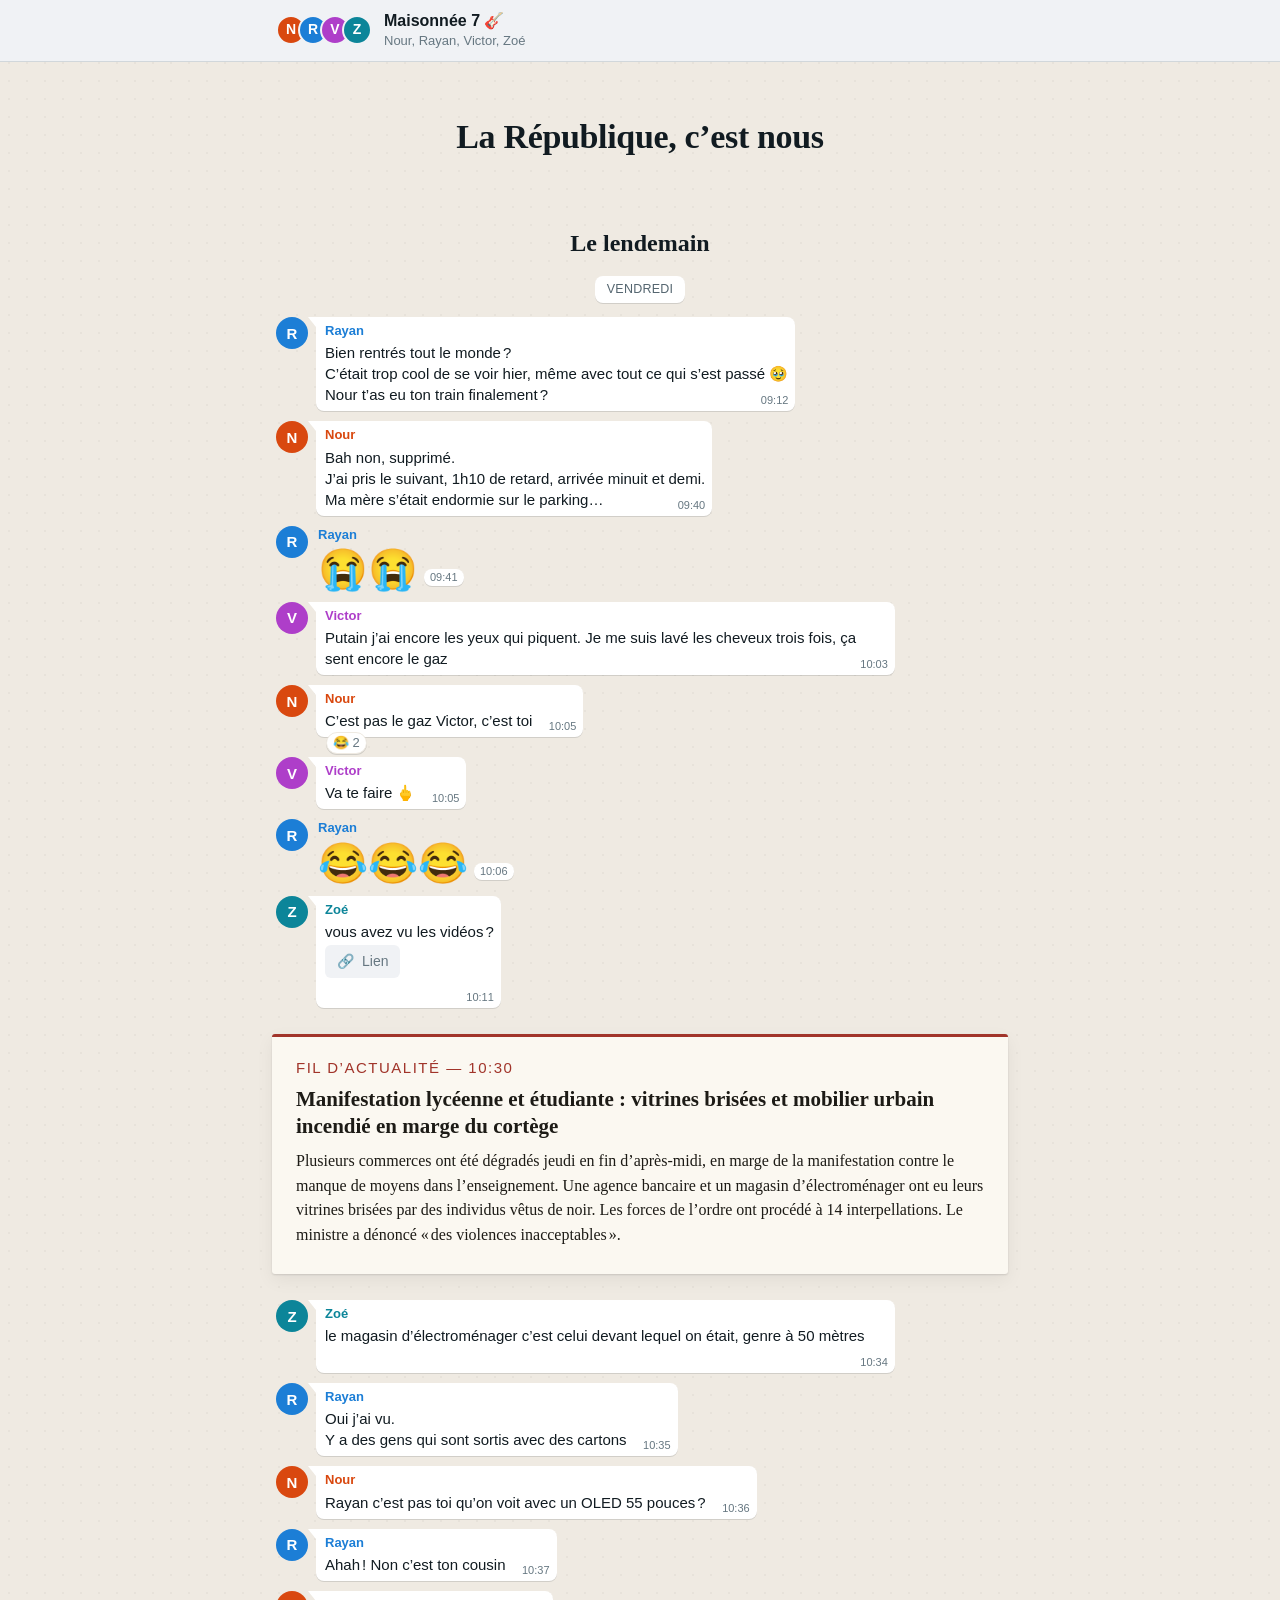
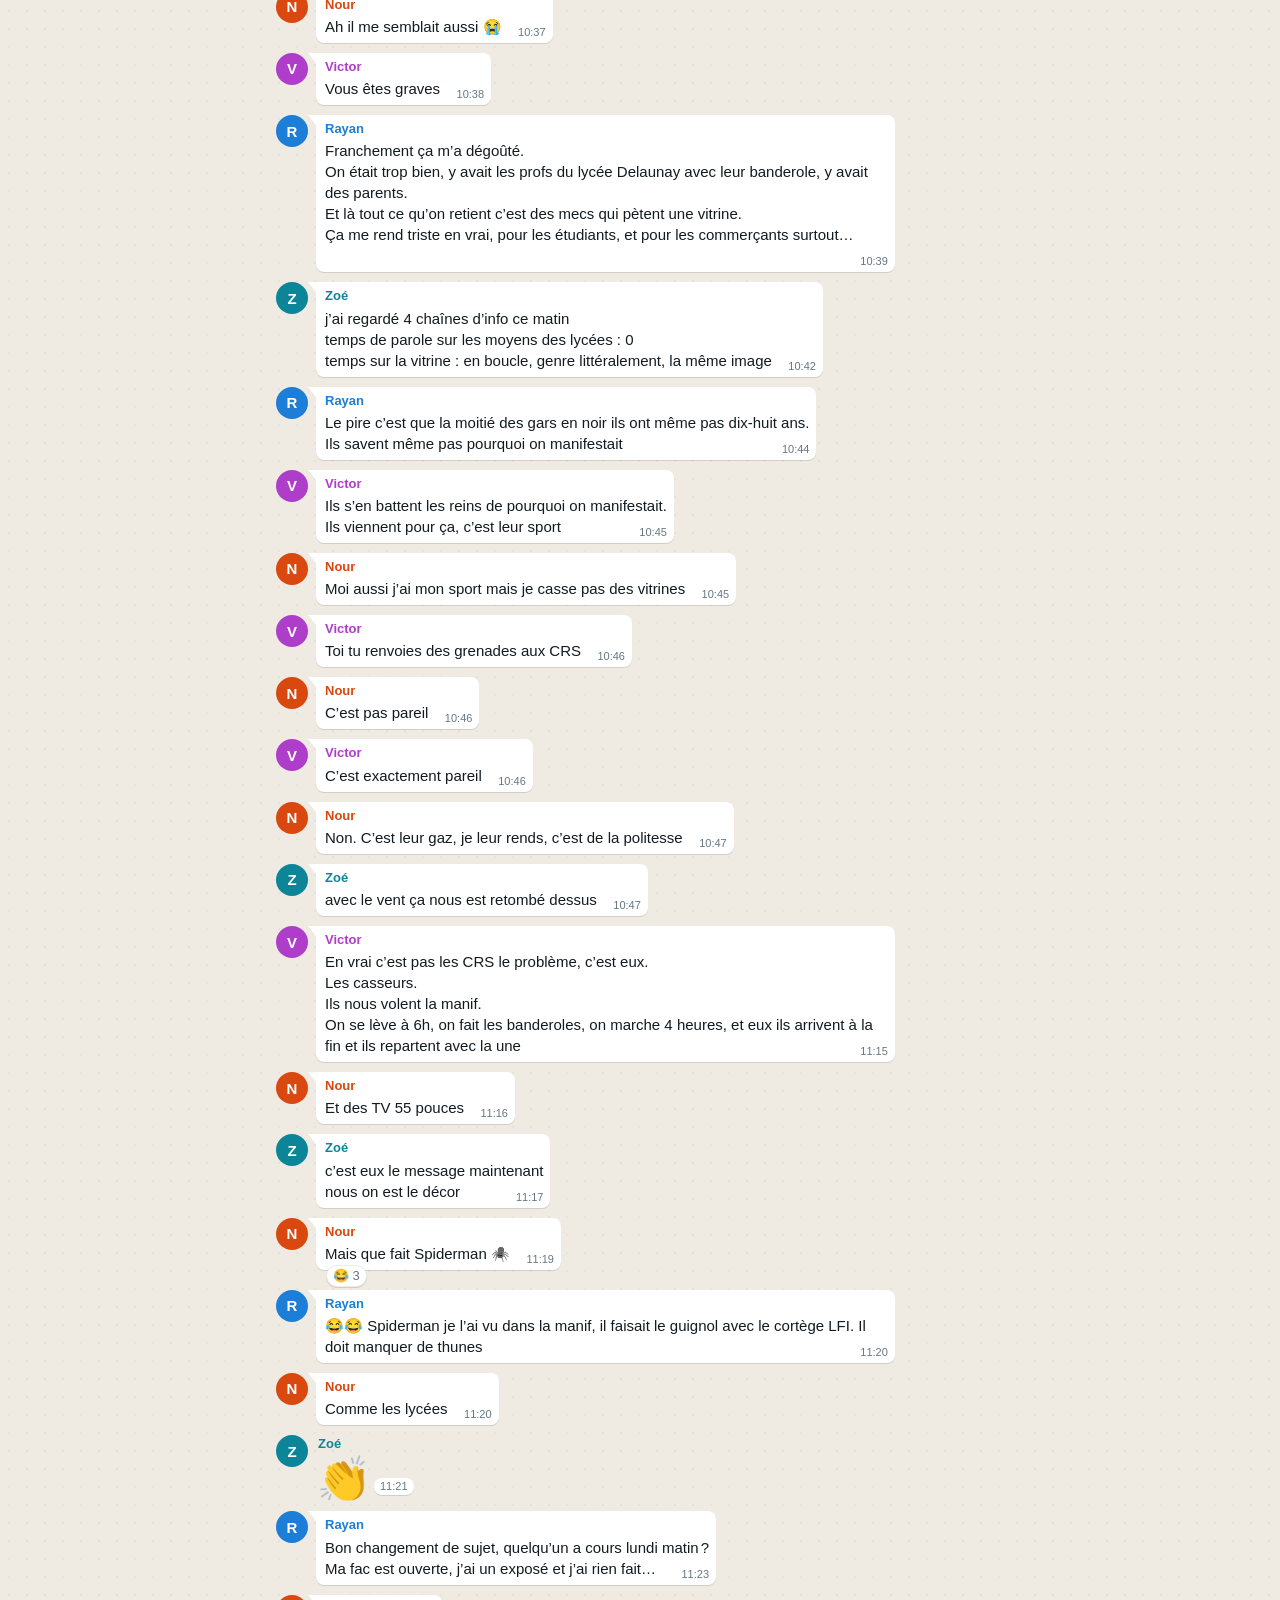
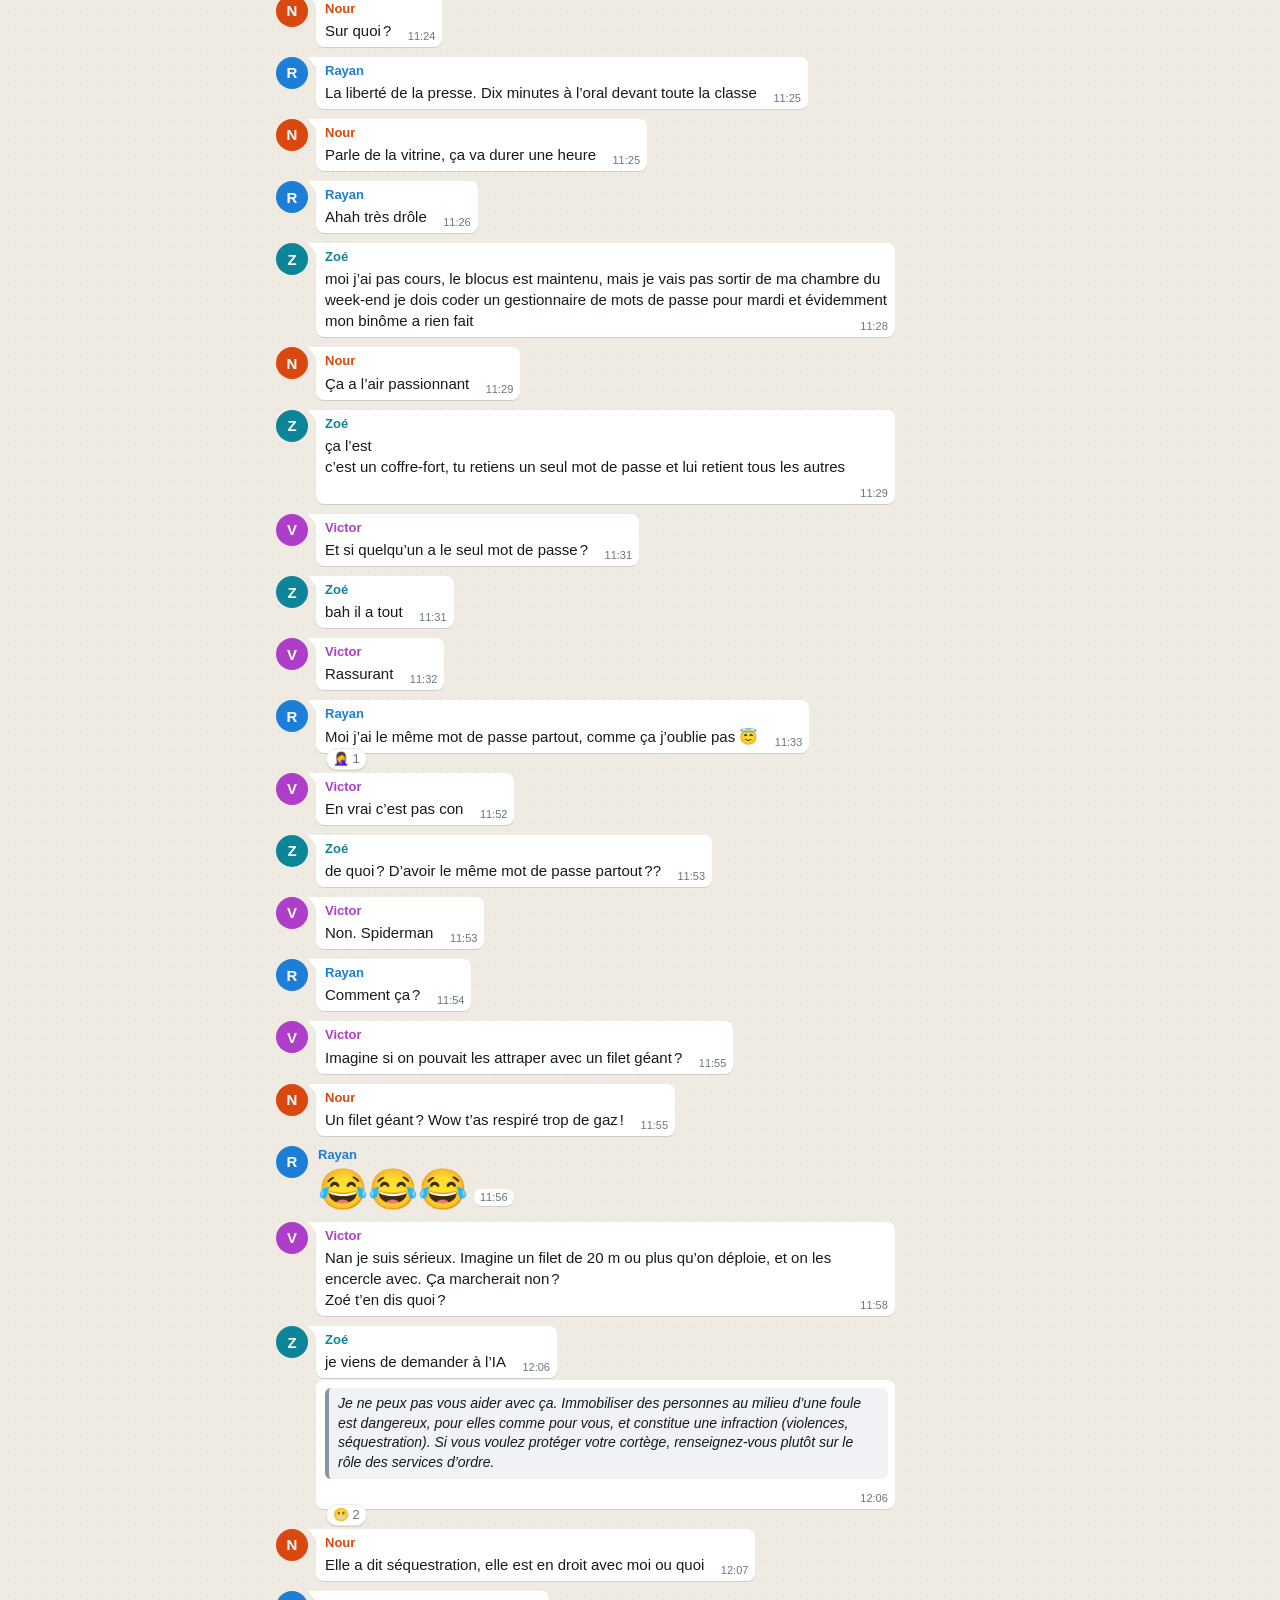
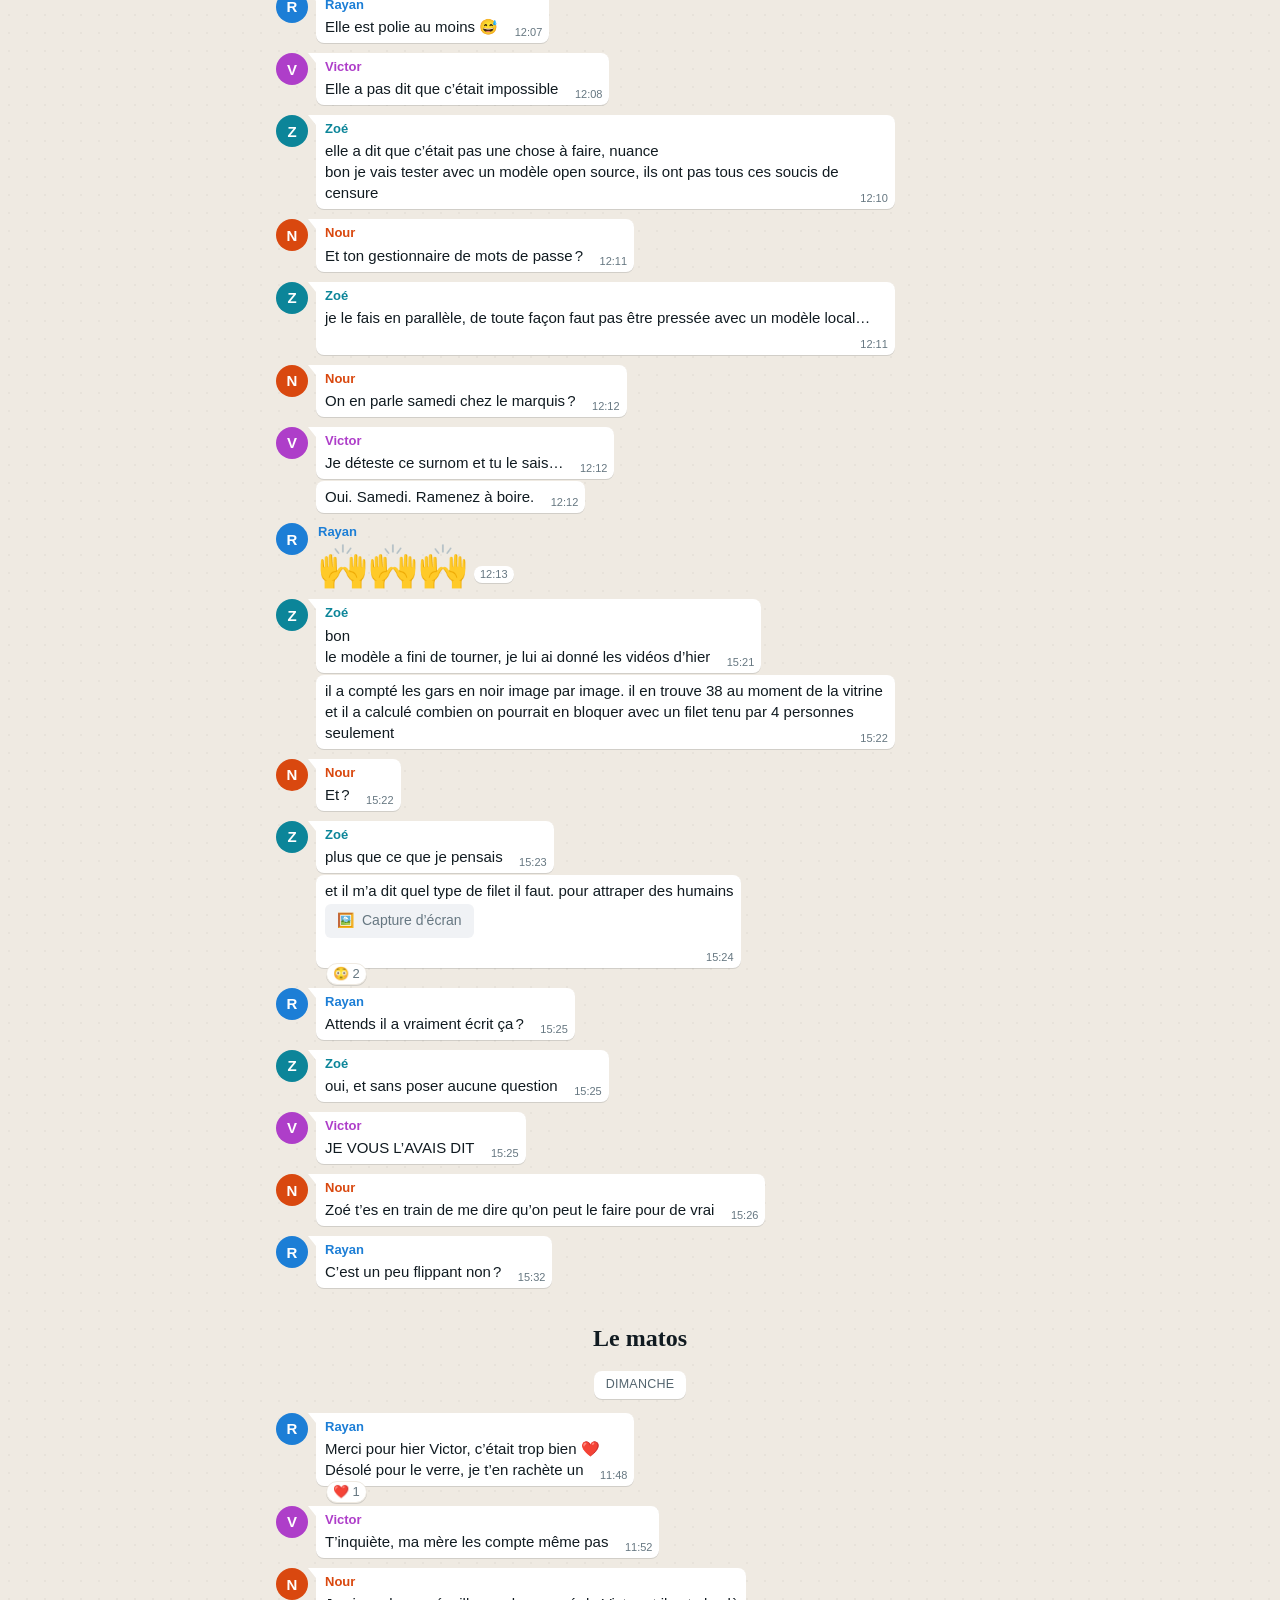
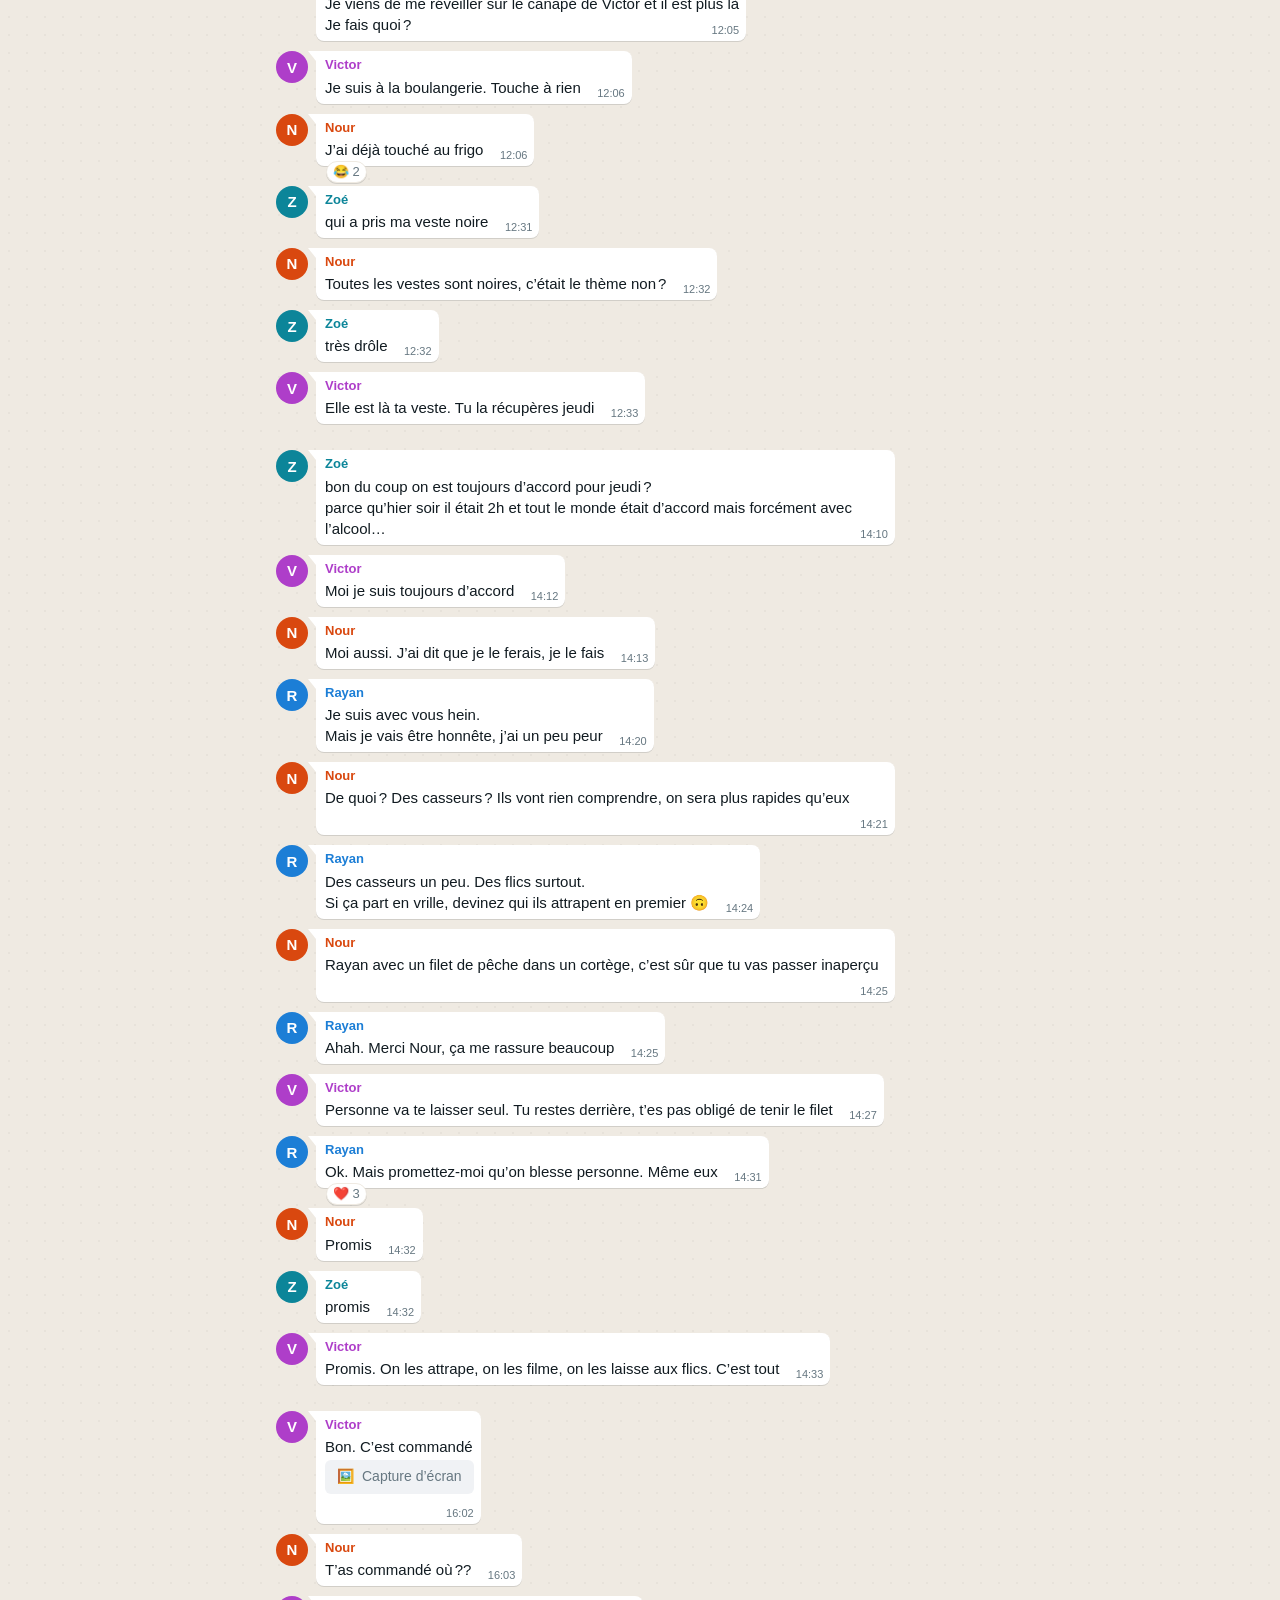
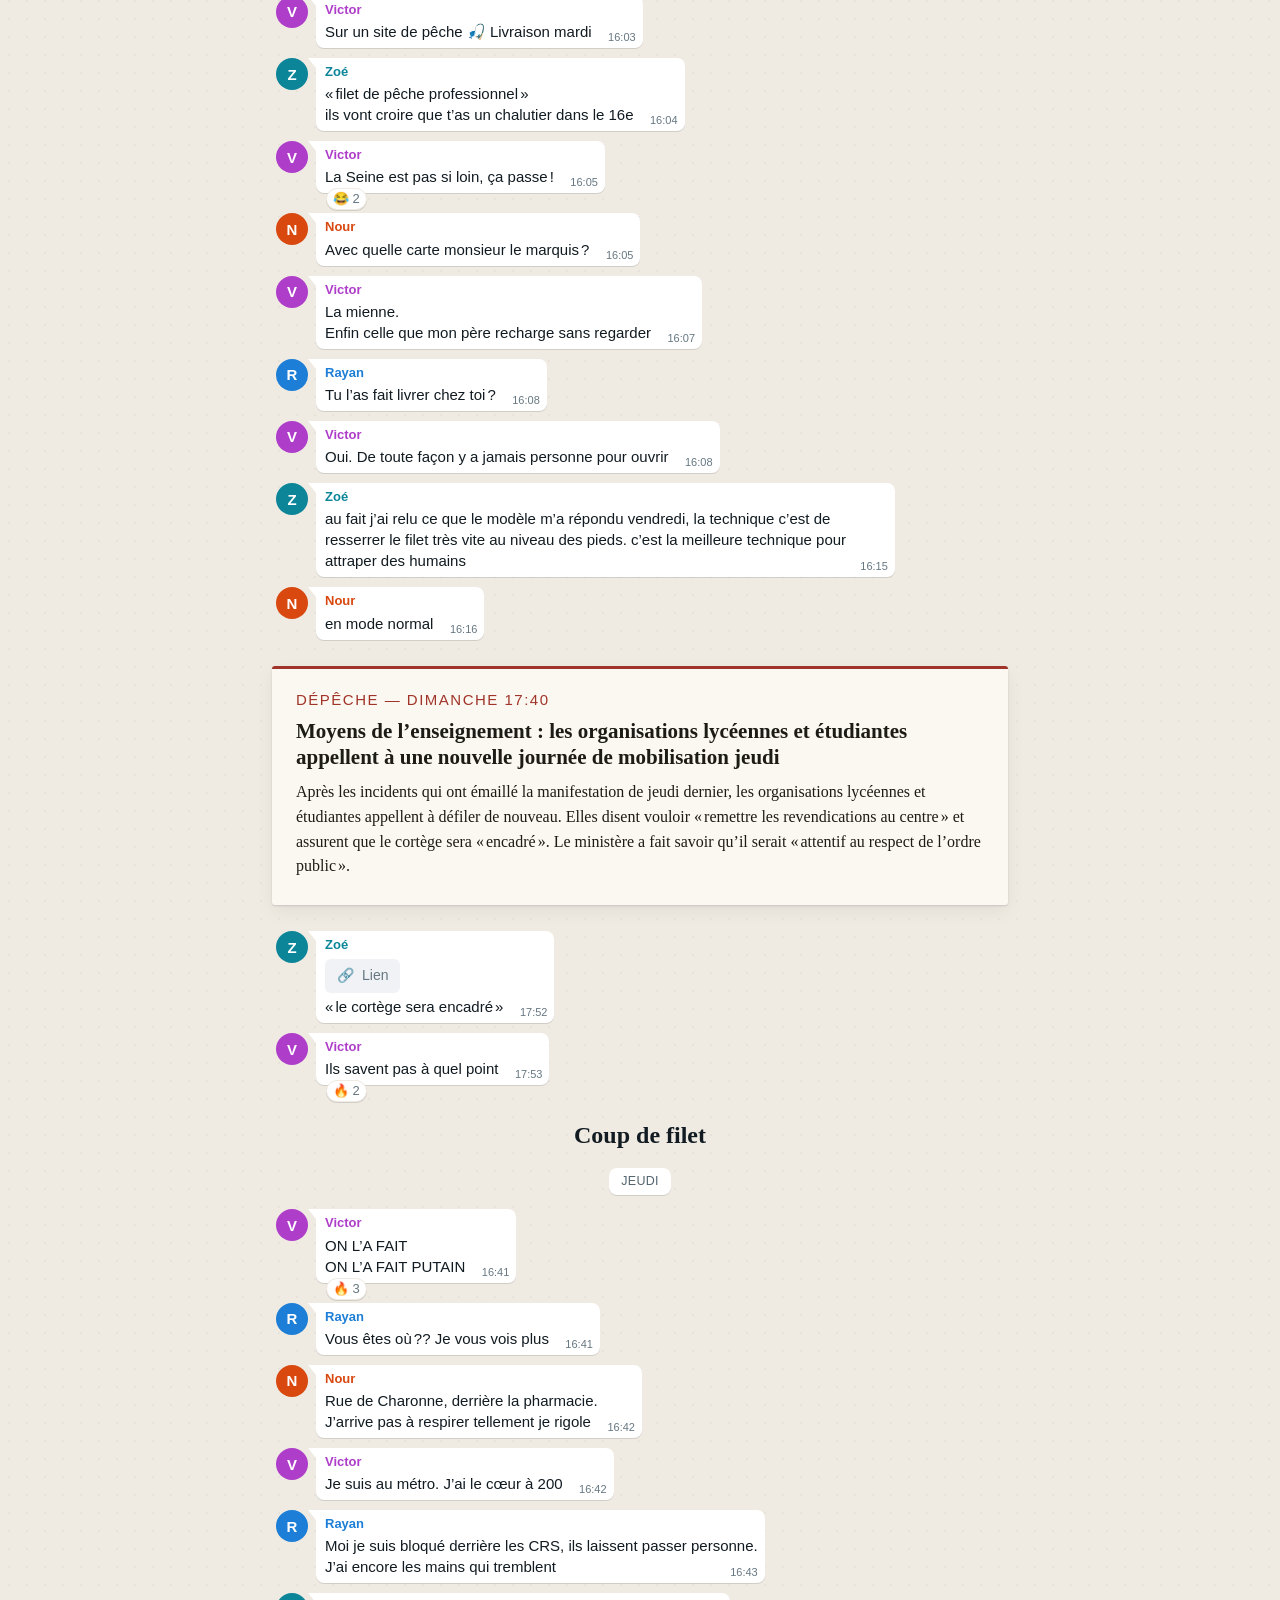
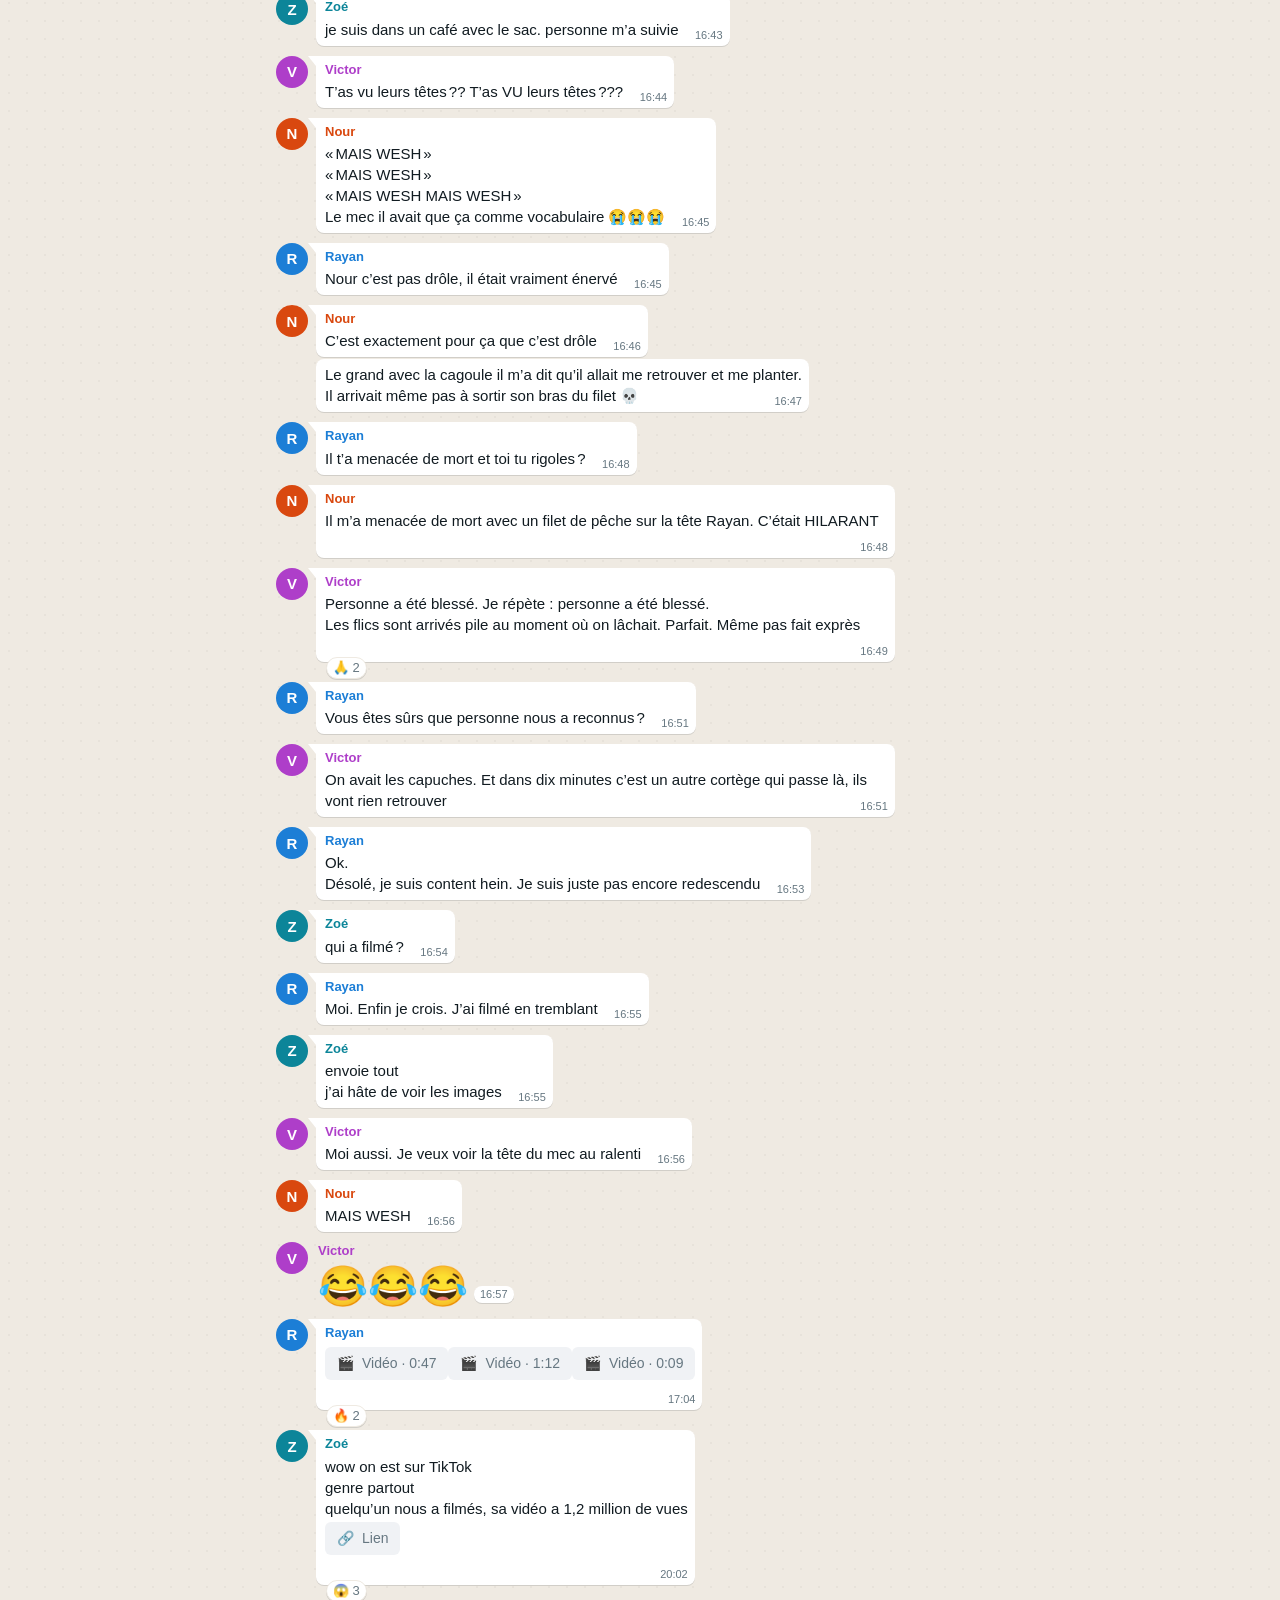
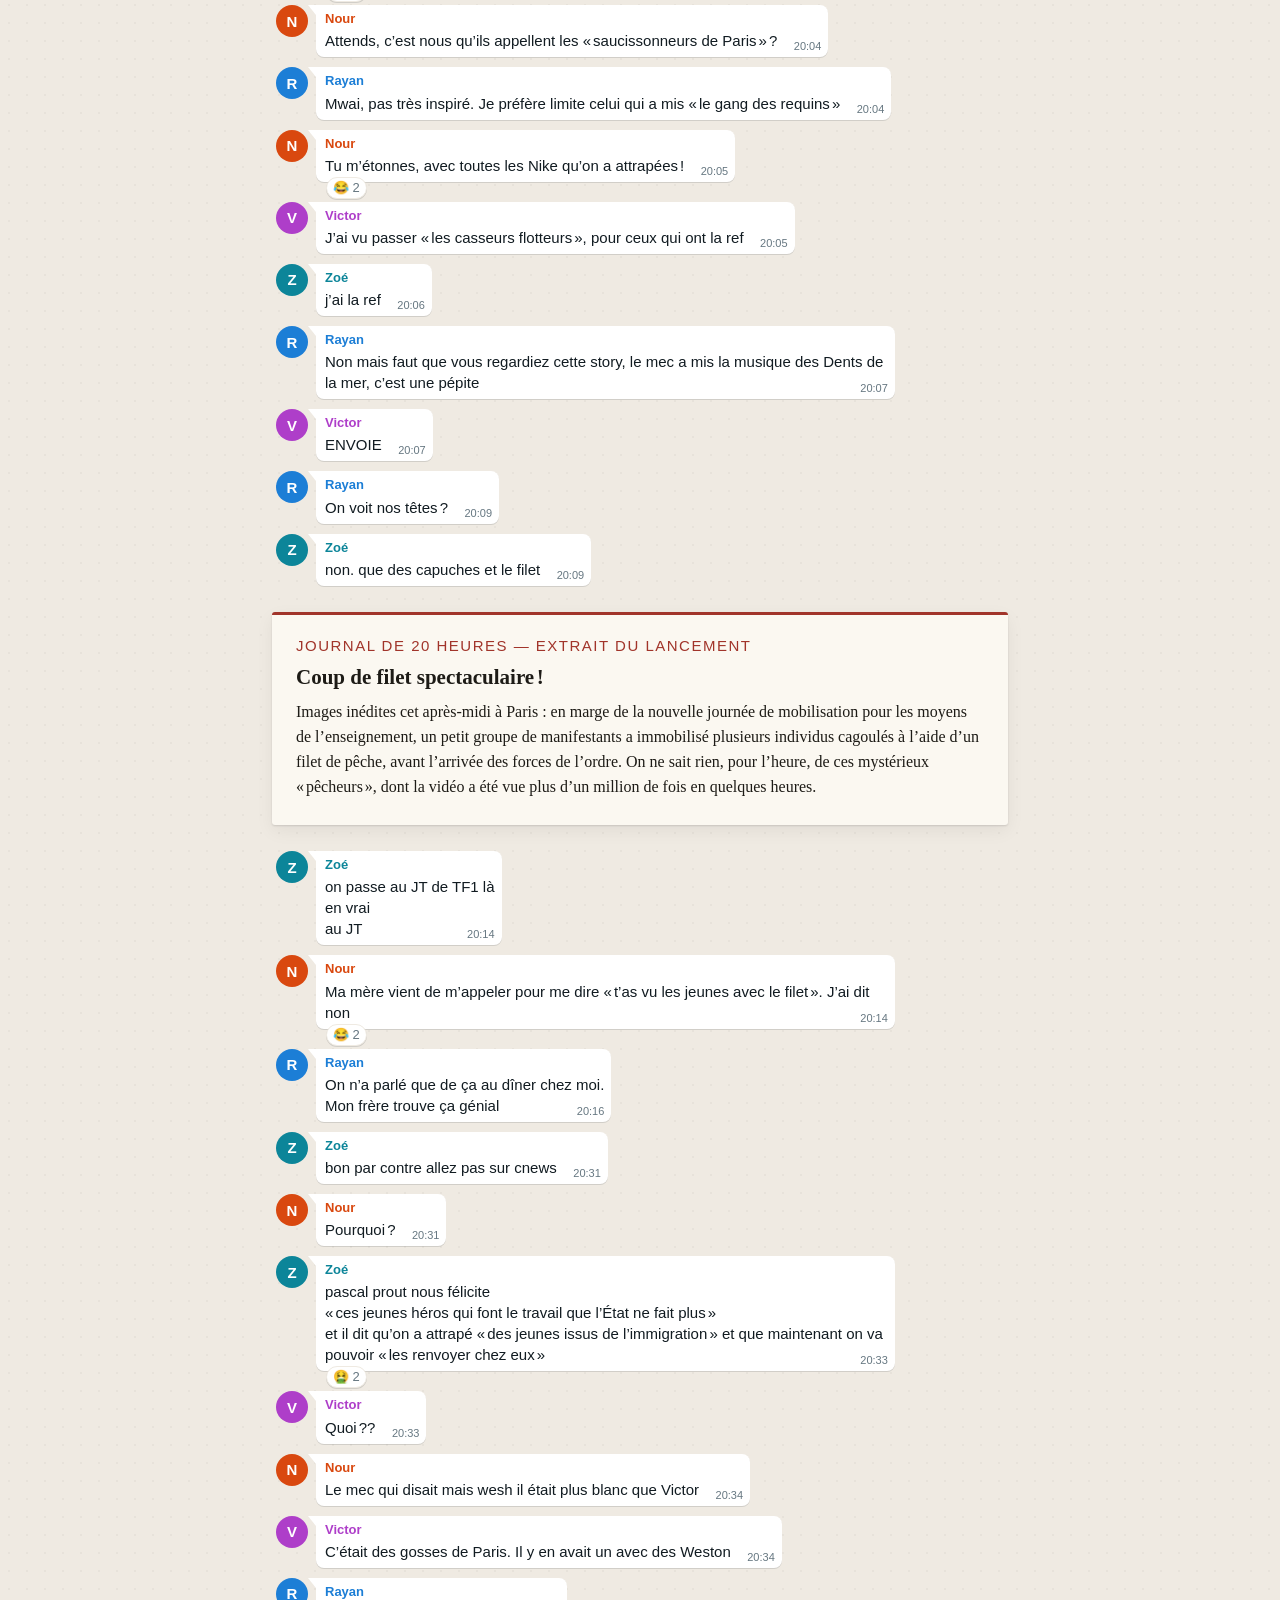
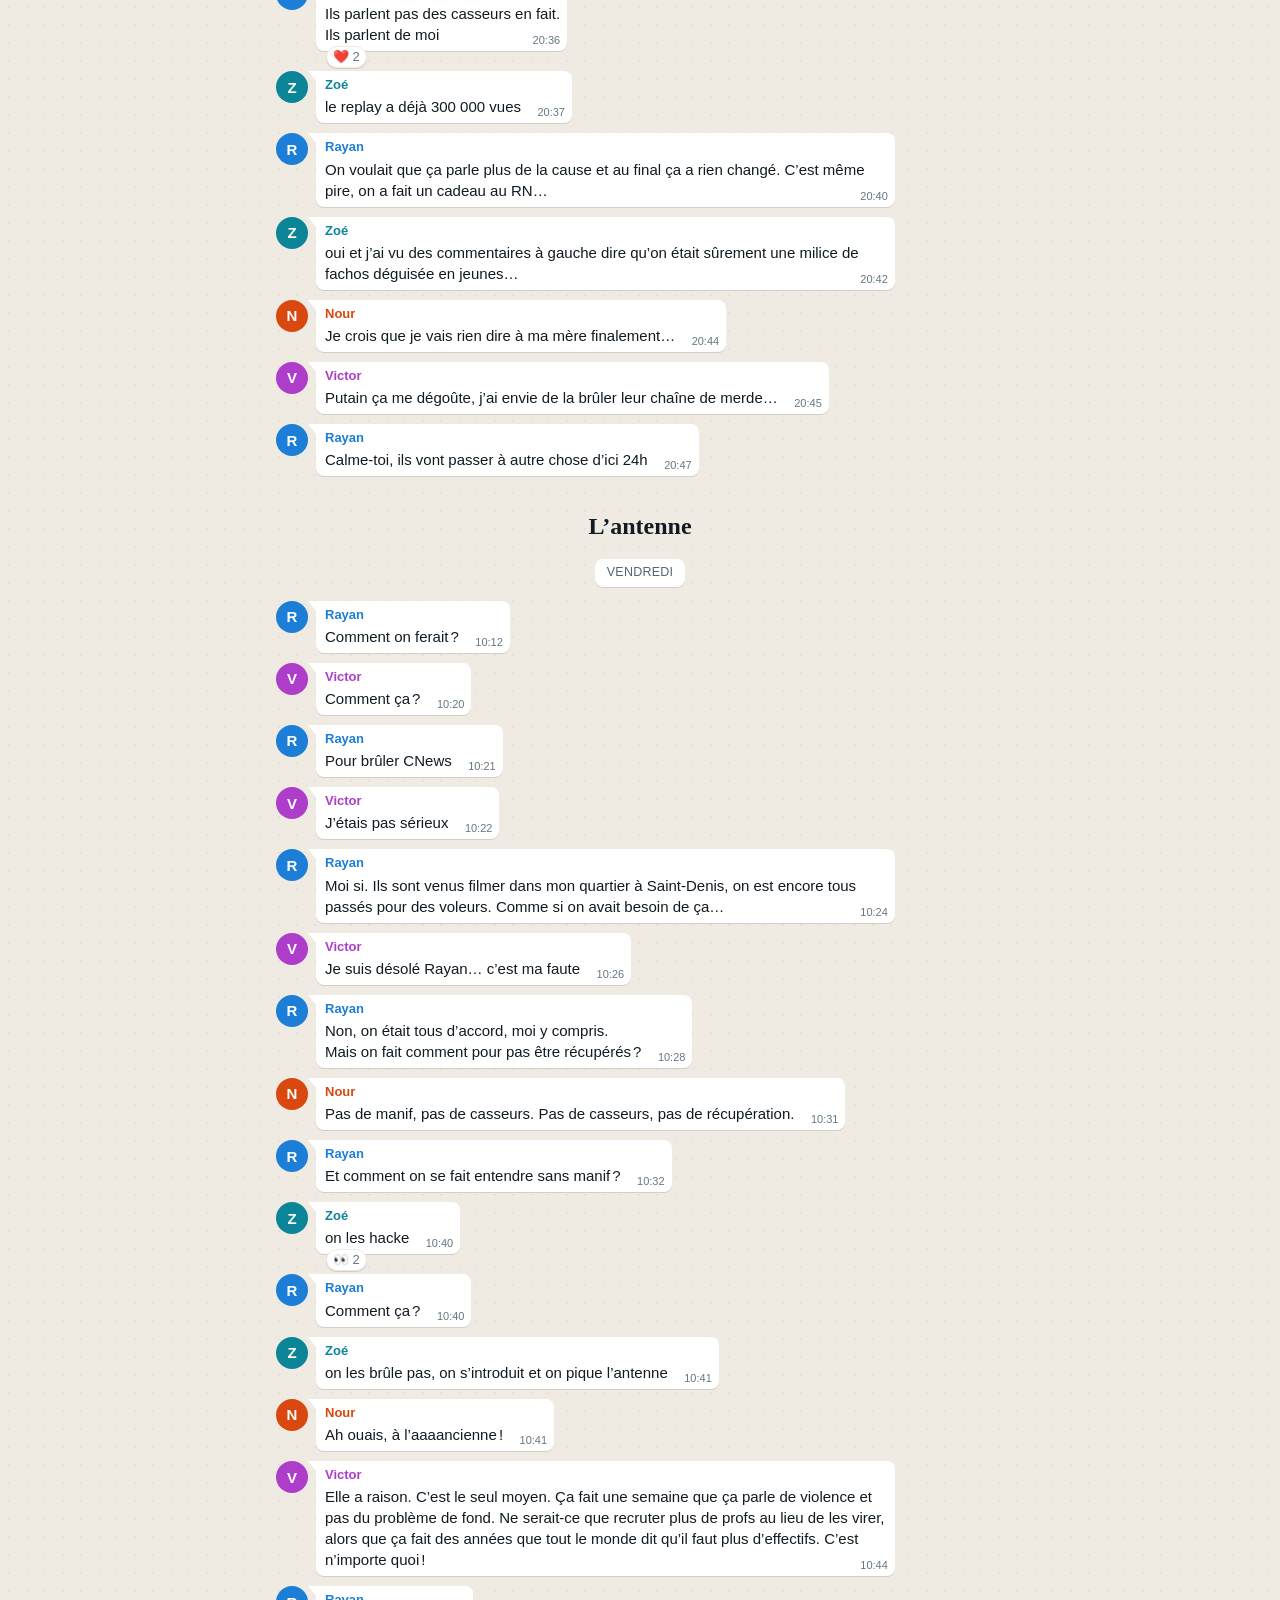
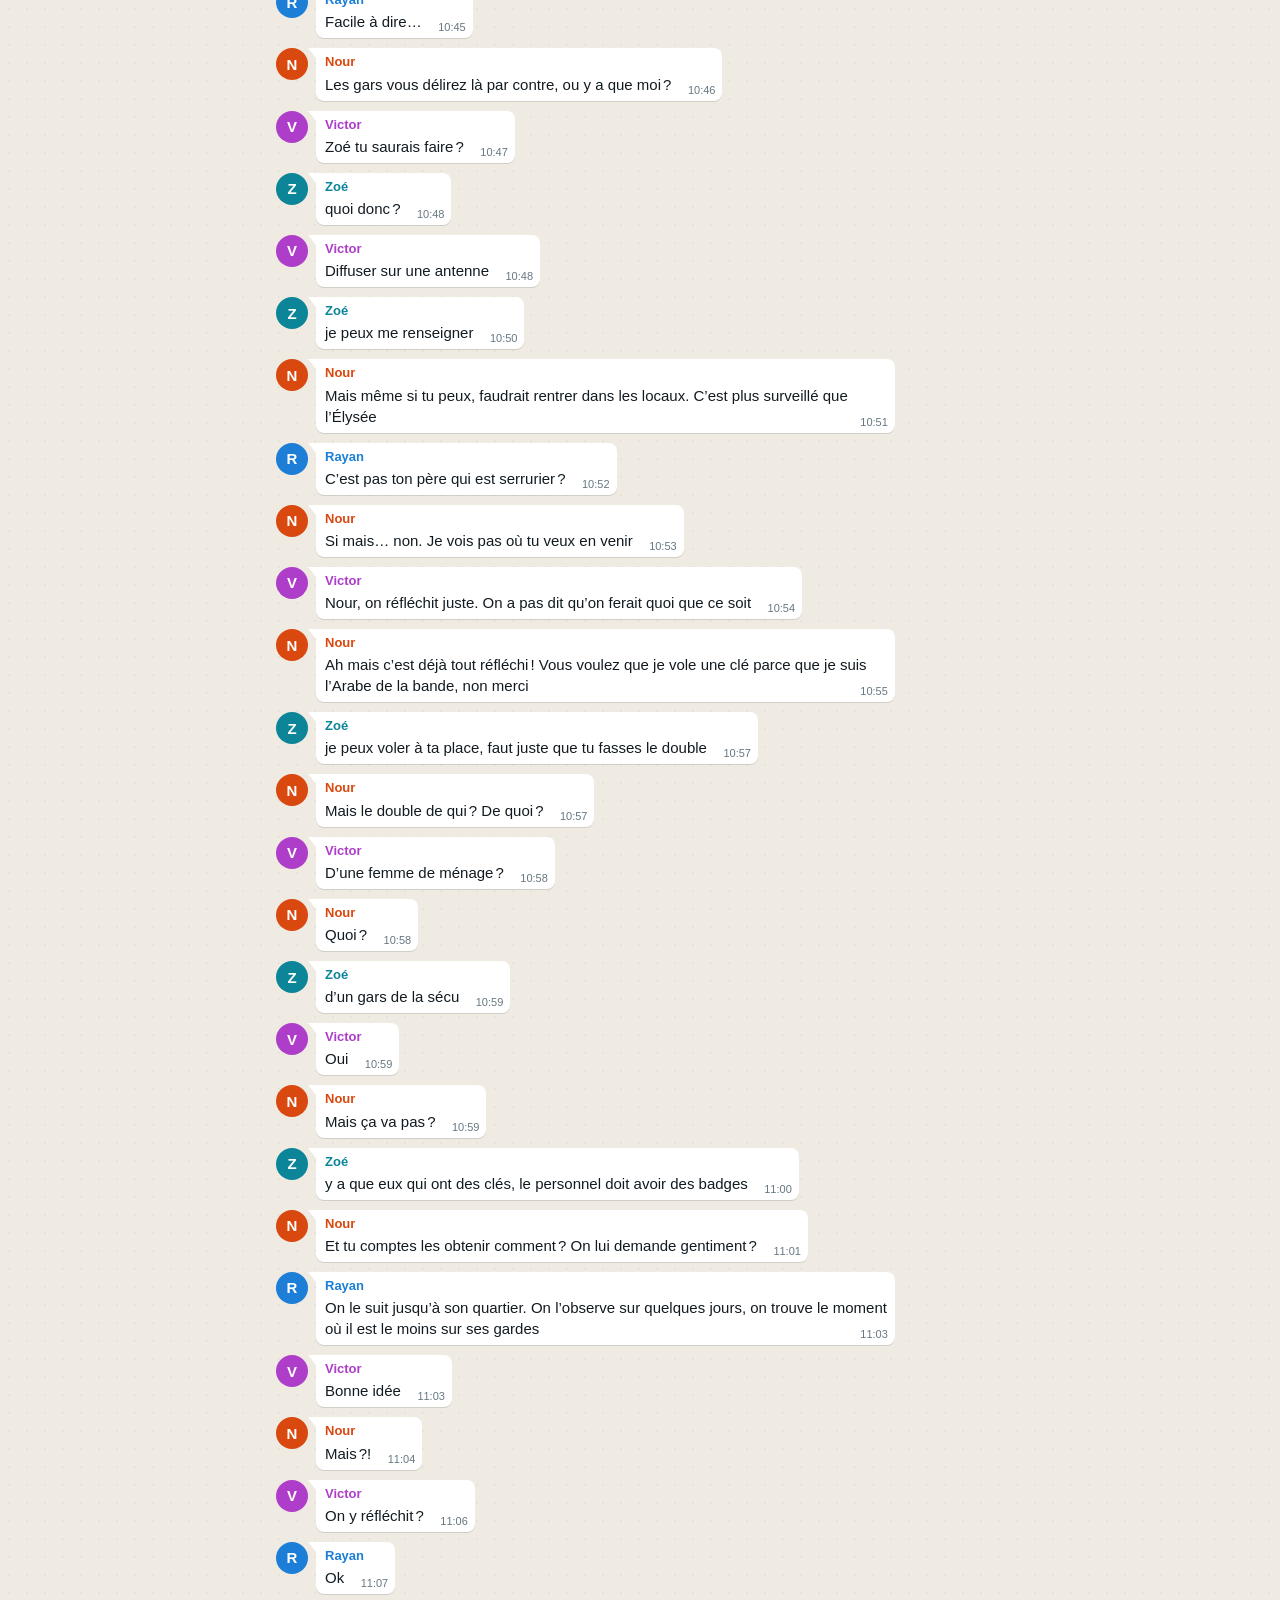
==== commit 882e7088: "Le matos : Zoé relit la réponse du modèle, « en mode normal » Co-Authored-By: Claude Opus 4.8 <norep" ====
--- a/index.html
+++ b/index.html
@@ -295,10 +295,8 @@
 <div class="msg first"><span class="av" style="background:#AE3EC9">V</span><div class="bubble"><div class="who" style="color:#AE3EC9">Victor</div><div class="txt"><div class="l">La mienne.</div><div class="l">Enfin celle que mon père recharge sans regarder<span class="tsp"></span></div></div><span class="time">16:07</span></div></div>
 <div class="msg first"><span class="av" style="background:#1C7ED6">R</span><div class="bubble"><div class="who" style="color:#1C7ED6">Rayan</div><div class="txt"><div class="l">Tu l’as fait livrer chez toi ?<span class="tsp"></span></div></div><span class="time">16:08</span></div></div>
 <div class="msg first"><span class="av" style="background:#AE3EC9">V</span><div class="bubble"><div class="who" style="color:#AE3EC9">Victor</div><div class="txt"><div class="l">Oui. De toute façon y a jamais personne pour ouvrir<span class="tsp"></span></div></div><span class="time">16:08</span></div></div>
-<div class="msg first"><span class="av" style="background:#0C8599">Z</span><div class="bubble"><div class="who" style="color:#0C8599">Zoé</div><div class="txt"><div class="l">au fait je relis ce que le modèle m’a répondu vendredi</div><div class="l">il a jamais dit comment le fabriquer</div><div class="l">il a juste dit quel type de filet il faut pour attraper des humains<span class="tsp"></span></div></div><span class="time">16:15</span></div></div>
-<div class="msg"><span class="av none"></span><div class="bubble"><div class="txt"><div class="l">comme si c’était une question normale<span class="tsp"></span></div></div><span class="time">16:15</span></div></div>
-<div class="msg first"><span class="av" style="background:#D9480F">N</span><div class="bubble"><div class="who" style="color:#D9480F">Nour</div><div class="txt"><div class="l">C’est pas une question normale ?<span class="tsp"></span></div></div><span class="time">16:16</span></div></div>
-<div class="msg first"><span class="av" style="background:#0C8599">Z</span><div class="bubble"><div class="who" style="color:#0C8599">Zoé</div><div class="txt"><div class="l">non<span class="tsp"></span></div></div><span class="time">16:22</span></div></div>
+<div class="msg first"><span class="av" style="background:#0C8599">Z</span><div class="bubble"><div class="who" style="color:#0C8599">Zoé</div><div class="txt"><div class="l">au fait j’ai relu ce que le modèle m’a répondu vendredi, la technique c’est de resserrer le filet très vite au niveau des pieds. c’est la meilleure technique pour attraper des humains<span class="tsp"></span></div></div><span class="time">16:15</span></div></div>
+<div class="msg first"><span class="av" style="background:#D9480F">N</span><div class="bubble"><div class="who" style="color:#D9480F">Nour</div><div class="txt"><div class="l">en mode normal<span class="tsp"></span></div></div><span class="time">16:16</span></div></div>
 <article class="press"><div class="src">Dépêche — dimanche 17:40</div><h2>Moyens de l’enseignement : les organisations lycéennes et étudiantes appellent à une nouvelle journée de mobilisation jeudi</h2><p>Après les incidents qui ont émaillé la manifestation de jeudi dernier, les organisations lycéennes et étudiantes appellent à défiler de nouveau. Elles disent vouloir « remettre les revendications au centre » et assurent que le cortège sera « encadré ». Le ministère a fait savoir qu’il serait « attentif au respect de l’ordre public ».</p></article>
 <div class="msg first"><span class="av" style="background:#0C8599">Z</span><div class="bubble"><div class="who" style="color:#0C8599">Zoé</div><div class="txt"><div class="att"><span class="ai">🔗</span>Lien</div><div class="l">« le cortège sera encadré »<span class="tsp"></span></div></div><span class="time">17:52</span></div></div>
 <div class="msg first reacted"><span class="av" style="background:#AE3EC9">V</span><div class="bubble"><div class="who" style="color:#AE3EC9">Victor</div><div class="txt"><div class="l">Ils savent pas à quel point<span class="tsp"></span></div></div><span class="time">17:53</span><div class="reacts"><span>🔥 2</span></div></div></div>
@@ -662,24 +660,38 @@
 <div class="interlude">2 jours plus tard</div>
 <section class="chapter" id="s11"><div class="cs">51 %</div></section>
 <article class="press"><div class="src">Dépêche — mercredi 12:05</div><h2>Présidentielle : un sondage crédite Marine Le Pen de 51 % au premier tour</h2><p>Dans la foulée des soupçons visant La France insoumise, les intentions de vote se sont brutalement déplacées. Un sondage publié ce mercredi crédite Marine Le Pen de 51 % au premier tour — un niveau sans précédent sous la Ve République. D’autres instituts la situent entre 51 et 55 %.</p><p>Une élection dès le premier tour, hypothèse qui relevait il y a peu de la politique-fiction, apparaît désormais possible. Jamais un candidat n’avait été donné en mesure de l’emporter sans ballottage depuis 1965.</p><p>Le Rassemblement national s’est immédiatement emparé de l’affaire. Devant la presse, Marine Le Pen a estimé que ces révélations confirmaient « la corruption d’un système » et « la gangrène » d’un camp qui, selon elle, « donne des leçons de morale depuis trop longtemps ». « Les Français voient clair », a-t-elle ajouté.</p><p>Les autres candidats peinent à exister. À gauche, plusieurs responsables dénoncent « une manœuvre » sans parvenir à déplacer le débat. Le pays, lui, semble sous le choc.</p></article>
-<div class="interlude">Le week-end suivant</div>
+<div class="day"><span>Mercredi</span></div>
+<div class="msg first"><span class="av" style="background:#1C7ED6">R</span><div class="bubble"><div class="who" style="color:#1C7ED6">Rayan</div><div class="txt"><div class="l">51 % je sais pas si vous réalisez la dinguerie…<span class="tsp"></span></div></div><span class="time">12:34</span></div></div>
+<div class="msg first"><span class="av" style="background:#D9480F">N</span><div class="bubble"><div class="who" style="color:#D9480F">Nour</div><div class="txt"><div class="l">J’ai la gerbe depuis que c’est tombé<span class="tsp"></span></div></div><span class="time">12:35</span></div></div>
+<div class="msg first"><span class="av" style="background:#AE3EC9">V</span><div class="bubble"><div class="who" style="color:#AE3EC9">Victor</div><div class="txt"><div class="l">C’est un sondage. Ça bouge encore<span class="tsp"></span></div></div><span class="time">12:37</span></div></div>
+<div class="msg first"><span class="av" style="background:#1C7ED6">R</span><div class="bubble"><div class="who" style="color:#1C7ED6">Rayan</div><div class="txt"><div class="l">Victor. Elle peut passer au premier tour. À cause de nous<span class="tsp"></span></div></div><span class="time">12:38</span></div></div>
+<div class="msg first"><span class="av" style="background:#0C8599">Z</span><div class="bubble"><div class="who" style="color:#0C8599">Zoé</div><div class="txt"><div class="l">on a sorti le seul mec qui pouvait l’inquiéter, et on l’a offert à l’extrême droite</div><div class="l">je sais<span class="tsp"></span></div></div><span class="time">12:41</span></div></div>
+<div class="msg first"><span class="av" style="background:#AE3EC9">V</span><div class="bubble"><div class="who" style="color:#AE3EC9">Victor</div><div class="txt"><div class="l">On voulait pas ça<span class="tsp"></span></div></div><span class="time">12:43</span></div></div>
+<div class="msg first"><span class="av" style="background:#D9480F">N</span><div class="bubble"><div class="who" style="color:#D9480F">Nour</div><div class="txt"><div class="l">Je sais ce qu’on voulait. Ça change rien à ce qu’on a fait<span class="tsp"></span></div></div><span class="time">12:44</span></div></div>
+<div class="msg first"><span class="av" style="background:#1C7ED6">R</span><div class="bubble"><div class="who" style="color:#1C7ED6">Rayan</div><div class="txt"><div class="l">Faut prévenir quelqu’un. Un journaliste, un avocat, je sais pas. Dire que c’est faux<span class="tsp"></span></div></div><span class="time">12:46</span></div></div>
+<div class="msg first"><span class="av" style="background:#D9480F">N</span><div class="bubble"><div class="who" style="color:#D9480F">Nour</div><div class="txt"><div class="l">Et on dit quoi ? « Bonjour, c’est nous qui avons piraté LFI, du coup lâchez Marine » ?</div><div class="l">On finit en prison et elle passe quand même<span class="tsp"></span></div></div><span class="time">12:48</span></div></div>
+<div class="interlude">4 h plus tard</div>
+<div class="msg first"><span class="av" style="background:#D9480F">N</span><div class="bubble"><div class="who" style="color:#D9480F">Nour</div><div class="txt"><div class="l">C’est que chez moi ?<span class="tsp"></span></div></div><span class="time">16:48</span></div></div>
+<div class="msg first"><span class="av" style="background:#1C7ED6">R</span><div class="bubble"><div class="who" style="color:#1C7ED6">Rayan</div><div class="txt"><div class="l">Tu parles des gens dehors ? Non, ma rue aussi est envahie<span class="tsp"></span></div></div><span class="time">16:50</span></div></div>
+<div class="msg first"><span class="av" style="background:#AE3EC9">V</span><div class="bubble"><div class="who" style="color:#AE3EC9">Victor</div><div class="txt"><div class="l">Pareil ici. Tout le monde est dehors<span class="tsp"></span></div></div><span class="time">16:51</span></div></div>
+<div class="msg first"><span class="av" style="background:#0C8599">Z</span><div class="bubble"><div class="who" style="color:#0C8599">Zoé</div><div class="txt"><div class="l">c’est partout. toutes les villes<span class="tsp"></span></div></div><span class="time">16:53</span></div></div>
 <section class="chapter" id="s12"><div class="cs">Concorde</div></section>
-<article class="press"><div class="src">Dépêche — samedi 18:40</div><h2>Mobilisation historique : des millions de personnes dans les rues, dans un calme inédit</h2><p>Appelés par aucun parti ni aucune organisation syndicale, des cortèges d’une ampleur inédite se sont formés samedi dans toute la France. À Paris, les autorités évoquent « plusieurs millions » de participants et renoncent, pour l’heure, à un chiffrage précis. En province, de nombreuses villes font état d’une affluence « jamais vue ».</p><p>Fait notable, le rassemblement s’est déroulé dans un calme quasi total. Les forces de l’ordre, en retrait, se sont concentrées sur de rares individus cherchant l’affrontement. Plusieurs vidéos très partagées montrent des manifestants s’interposant eux-mêmes pour écarter des casseurs du cortège.</p><p>Aucun mot d’ordre commun, aucune tête de cortège : les participants, interrogés, disent simplement « ne pas vouloir de ça ». Du jamais-vu, de mémoire d’observateurs.</p></article>
-<div class="day"><span>Samedi</span></div>
-<div class="msg first"><span class="av" style="background:#1C7ED6">R</span><div class="bubble"><div class="who" style="color:#1C7ED6">Rayan</div><div class="txt"><div class="l">Putain, vous avez réussi…<span class="tsp"></span></div></div><span class="time">19:12</span></div></div>
-<div class="msg first"><span class="av" style="background:#AE3EC9">V</span><div class="bubble"><div class="who" style="color:#AE3EC9">Victor</div><div class="txt"><div class="l">ON a réussi. Je suis à Concorde, j’ai jamais vu ça ici… les gens sont tous super cools, j’ai même croisé mes parents<span class="tsp"></span></div></div><span class="time">19:13</span></div></div>
-<div class="msg first"><span class="av" style="background:#D9480F">N</span><div class="bubble"><div class="who" style="color:#D9480F">Nour</div><div class="txt"><div class="l">Ça fait plaisir, mais je sais même pas comment sortir de Saint-Lazare tellement c’est blindé !<span class="tsp"></span></div></div><span class="time">19:14</span></div></div>
-<div class="msg first"><span class="av" style="background:#0C8599">Z</span><div class="bubble"><div class="who" style="color:#0C8599">Zoé</div><div class="txt"><div class="l">on peut se retrouver côté rue de Rome si tu y arrives, y a un peu moins de monde de mon côté…<span class="tsp"></span></div></div><span class="time">19:15</span></div></div>
-<div class="msg first"><span class="av" style="background:#AE3EC9">V</span><div class="bubble"><div class="who" style="color:#AE3EC9">Victor</div><div class="txt"><div class="l">Il aura fallu sacrifier JLM pour y arriver, mais ça a fonctionné<span class="tsp"></span></div></div><span class="time">19:16</span></div></div>
-<div class="msg first"><span class="av" style="background:#D9480F">N</span><div class="bubble"><div class="who" style="color:#D9480F">Nour</div><div class="txt"><div class="l">T’as pas vu aux infos ? LFI est innocenté. Les virements avaient un motif qui prouve que le compte avait été piraté<span class="tsp"></span></div></div><span class="time">19:18</span></div></div>
-<div class="msg first"><span class="av" style="background:#1C7ED6">R</span><div class="bubble"><div class="who" style="color:#1C7ED6">Rayan</div><div class="txt"><div class="l">Du coup il est de nouveau candidat ? Merde…<span class="tsp"></span></div></div><span class="time">19:19</span></div></div>
-<div class="msg first"><span class="av" style="background:#0C8599">Z</span><div class="bubble"><div class="who" style="color:#0C8599">Zoé</div><div class="txt"><div class="l">non. il vient de déclarer sur X qu’il se représentera pas, que c’est au peuple de choisir la suite maintenant<span class="tsp"></span></div></div><span class="time">19:21</span></div></div>
-<div class="msg first"><span class="av" style="background:#AE3EC9">V</span><div class="bubble"><div class="who" style="color:#AE3EC9">Victor</div><div class="txt"><div class="l">Et Marine ?<span class="tsp"></span></div></div><span class="time">19:22</span></div></div>
-<div class="msg first"><span class="av" style="background:#D9480F">N</span><div class="bubble"><div class="who" style="color:#D9480F">Nour</div><div class="txt"><div class="l">Aucune réaction de sa part. En même temps il y a plus de 4 millions de personnes rien qu’à Paris pour lui dire qu’on veut pas d’elle. Ils arrivent pas à estimer ailleurs, c’est juste hors norme…<span class="tsp"></span></div></div><span class="time">19:25</span></div></div>
-<div class="msg first"><span class="av" style="background:#1C7ED6">R</span><div class="bubble"><div class="who" style="color:#1C7ED6">Rayan</div><div class="txt"><div class="l">Quelqu’un peut m’expliquer cette histoire de motif dans les virements ?<span class="tsp"></span></div></div><span class="time">19:27</span></div></div>
-<div class="msg first"><span class="av" style="background:#AE3EC9">V</span><div class="bubble"><div class="who" style="color:#AE3EC9">Victor</div><div class="txt"><div class="l">On a juste laissé un petit commentaire, c’est tout…<span class="tsp"></span></div></div><span class="time">19:28</span></div></div>
-<div class="msg first"><span class="av" style="background:#D9480F">N</span><div class="bubble"><div class="who" style="color:#D9480F">Nour</div><div class="txt"><div class="l">C’était quoi ?<span class="tsp"></span></div></div><span class="time">19:28</span></div></div>
-<div class="msg first"><span class="av" style="background:#0C8599">Z</span><div class="bubble"><div class="who" style="color:#0C8599">Zoé</div><div class="txt"><div class="l">la République c’est NOUS !<span class="tsp"></span></div></div><span class="time">19:30</span></div></div>
+<article class="press"><div class="src">Dépêche — mercredi 17:12</div><h2>EN DIRECT — Des foules immenses dans toute la France après le sondage</h2><p>Quelques heures après la publication d’un sondage créditant Marine Le Pen de 51 % au premier tour, des rassemblements spontanés se forment dans la plupart des grandes villes. À Paris, place de la Concorde, l’affluence grossit à vue d’œil. Aucun parti ni syndicat n’a appelé à manifester.</p><p>Fait notable, le mouvement se déroule pour l’instant dans un calme inhabituel. Les forces de l’ordre, en retrait, se concentrent sur de rares individus cherchant l’affrontement. Plusieurs vidéos très partagées montrent des manifestants écartant eux-mêmes des casseurs du cortège.</p><p>Les participants, interrogés, disent simplement « ne pas vouloir de ça ». Les autorités renoncent à tout chiffrage. Du jamais-vu, de mémoire d’observateurs. Suivez notre direct.</p></article>
+<div class="msg first"><span class="av" style="background:#1C7ED6">R</span><div class="bubble"><div class="who" style="color:#1C7ED6">Rayan</div><div class="txt"><div class="l">Putain, vous avez réussi…<span class="tsp"></span></div></div><span class="time">17:30</span></div></div>
+<div class="msg first"><span class="av" style="background:#AE3EC9">V</span><div class="bubble"><div class="who" style="color:#AE3EC9">Victor</div><div class="txt"><div class="l">ON a réussi. Je suis à Concorde, j’ai jamais vu ça ici… les gens sont tous super cools, j’ai même croisé mes parents<span class="tsp"></span></div></div><span class="time">17:31</span></div></div>
+<div class="msg first"><span class="av" style="background:#D9480F">N</span><div class="bubble"><div class="who" style="color:#D9480F">Nour</div><div class="txt"><div class="l">Ça fait plaisir, mais je sais même pas comment sortir de Saint-Lazare tellement c’est blindé !<span class="tsp"></span></div></div><span class="time">17:32</span></div></div>
+<div class="msg first"><span class="av" style="background:#0C8599">Z</span><div class="bubble"><div class="who" style="color:#0C8599">Zoé</div><div class="txt"><div class="l">on peut se retrouver côté rue de Rome si tu y arrives, y a un peu moins de monde de mon côté…<span class="tsp"></span></div></div><span class="time">17:33</span></div></div>
+<div class="msg first"><span class="av" style="background:#AE3EC9">V</span><div class="bubble"><div class="who" style="color:#AE3EC9">Victor</div><div class="txt"><div class="l">Il aura fallu sacrifier JLM pour y arriver, mais ça a fonctionné<span class="tsp"></span></div></div><span class="time">17:34</span></div></div>
+<div class="msg first"><span class="av" style="background:#D9480F">N</span><div class="bubble"><div class="who" style="color:#D9480F">Nour</div><div class="txt"><div class="l">T’as pas vu aux infos ? LFI est innocenté. Les virements avaient un motif qui prouve que le compte avait été piraté<span class="tsp"></span></div></div><span class="time">17:36</span></div></div>
+<div class="msg first"><span class="av" style="background:#1C7ED6">R</span><div class="bubble"><div class="who" style="color:#1C7ED6">Rayan</div><div class="txt"><div class="l">Du coup il est de nouveau candidat ? Merde…<span class="tsp"></span></div></div><span class="time">17:37</span></div></div>
+<div class="msg first"><span class="av" style="background:#0C8599">Z</span><div class="bubble"><div class="who" style="color:#0C8599">Zoé</div><div class="txt"><div class="l">non. il vient de déclarer sur X qu’il se représentera pas, que c’est au peuple de choisir la suite maintenant<span class="tsp"></span></div></div><span class="time">17:39</span></div></div>
+<div class="msg first"><span class="av" style="background:#AE3EC9">V</span><div class="bubble"><div class="who" style="color:#AE3EC9">Victor</div><div class="txt"><div class="l">Et Marine ?<span class="tsp"></span></div></div><span class="time">17:40</span></div></div>
+<div class="msg first"><span class="av" style="background:#D9480F">N</span><div class="bubble"><div class="who" style="color:#D9480F">Nour</div><div class="txt"><div class="l">Aucune réaction de sa part. Je pense qu’elle boude<span class="tsp"></span></div></div><span class="time">17:43</span></div></div>
+<div class="msg first"><span class="av" style="background:#0C8599">Z</span><div class="bubble"><div class="who" style="color:#0C8599">Zoé</div><div class="txt"><div class="l">en même temps il y a plus de 4 millions de personnes rien qu’à Paris pour lui dire qu’on veut pas d’elle. ils arrivent pas à estimer ailleurs, c’est juste hors norme…<span class="tsp"></span></div></div><span class="time">17:44</span></div></div>
+<div class="msg first"><span class="av" style="background:#1C7ED6">R</span><div class="bubble"><div class="who" style="color:#1C7ED6">Rayan</div><div class="txt"><div class="l">Quelqu’un peut m’expliquer cette histoire de motif dans les virements ?<span class="tsp"></span></div></div><span class="time">17:45</span></div></div>
+<div class="msg first"><span class="av" style="background:#AE3EC9">V</span><div class="bubble"><div class="who" style="color:#AE3EC9">Victor</div><div class="txt"><div class="l">On a juste laissé un petit commentaire, c’est tout…<span class="tsp"></span></div></div><span class="time">17:46</span></div></div>
+<div class="msg first"><span class="av" style="background:#D9480F">N</span><div class="bubble"><div class="who" style="color:#D9480F">Nour</div><div class="txt"><div class="l">C’était quoi ?<span class="tsp"></span></div></div><span class="time">17:46</span></div></div>
+<div class="msg first"><span class="av" style="background:#0C8599">Z</span><div class="bubble"><div class="who" style="color:#0C8599">Zoé</div><div class="txt"><div class="l">la République c’est NOUS !<span class="tsp"></span></div></div><span class="time">17:48</span></div></div>
   <footer class="epilogue"></footer>
 </main>
 <script type="application/json" id="groups">["Maisonnée 7 🎸"]</script>
